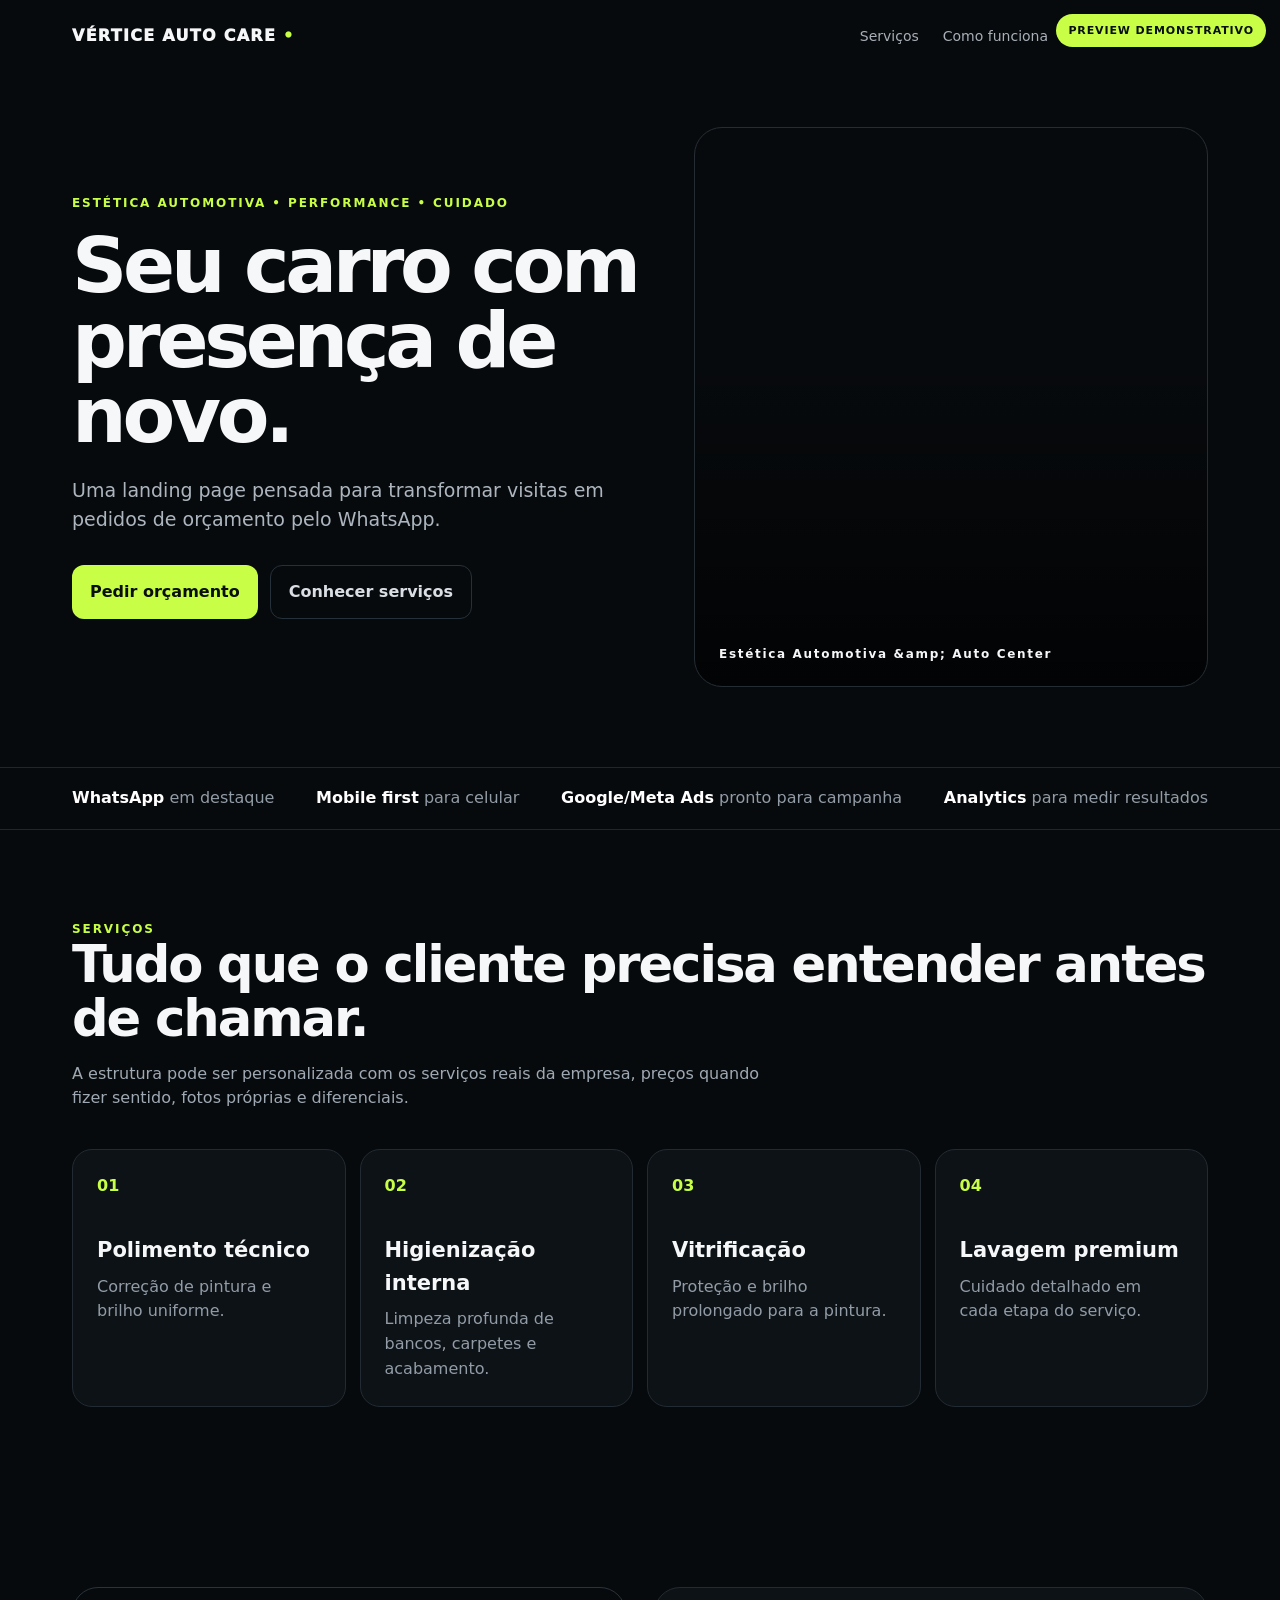
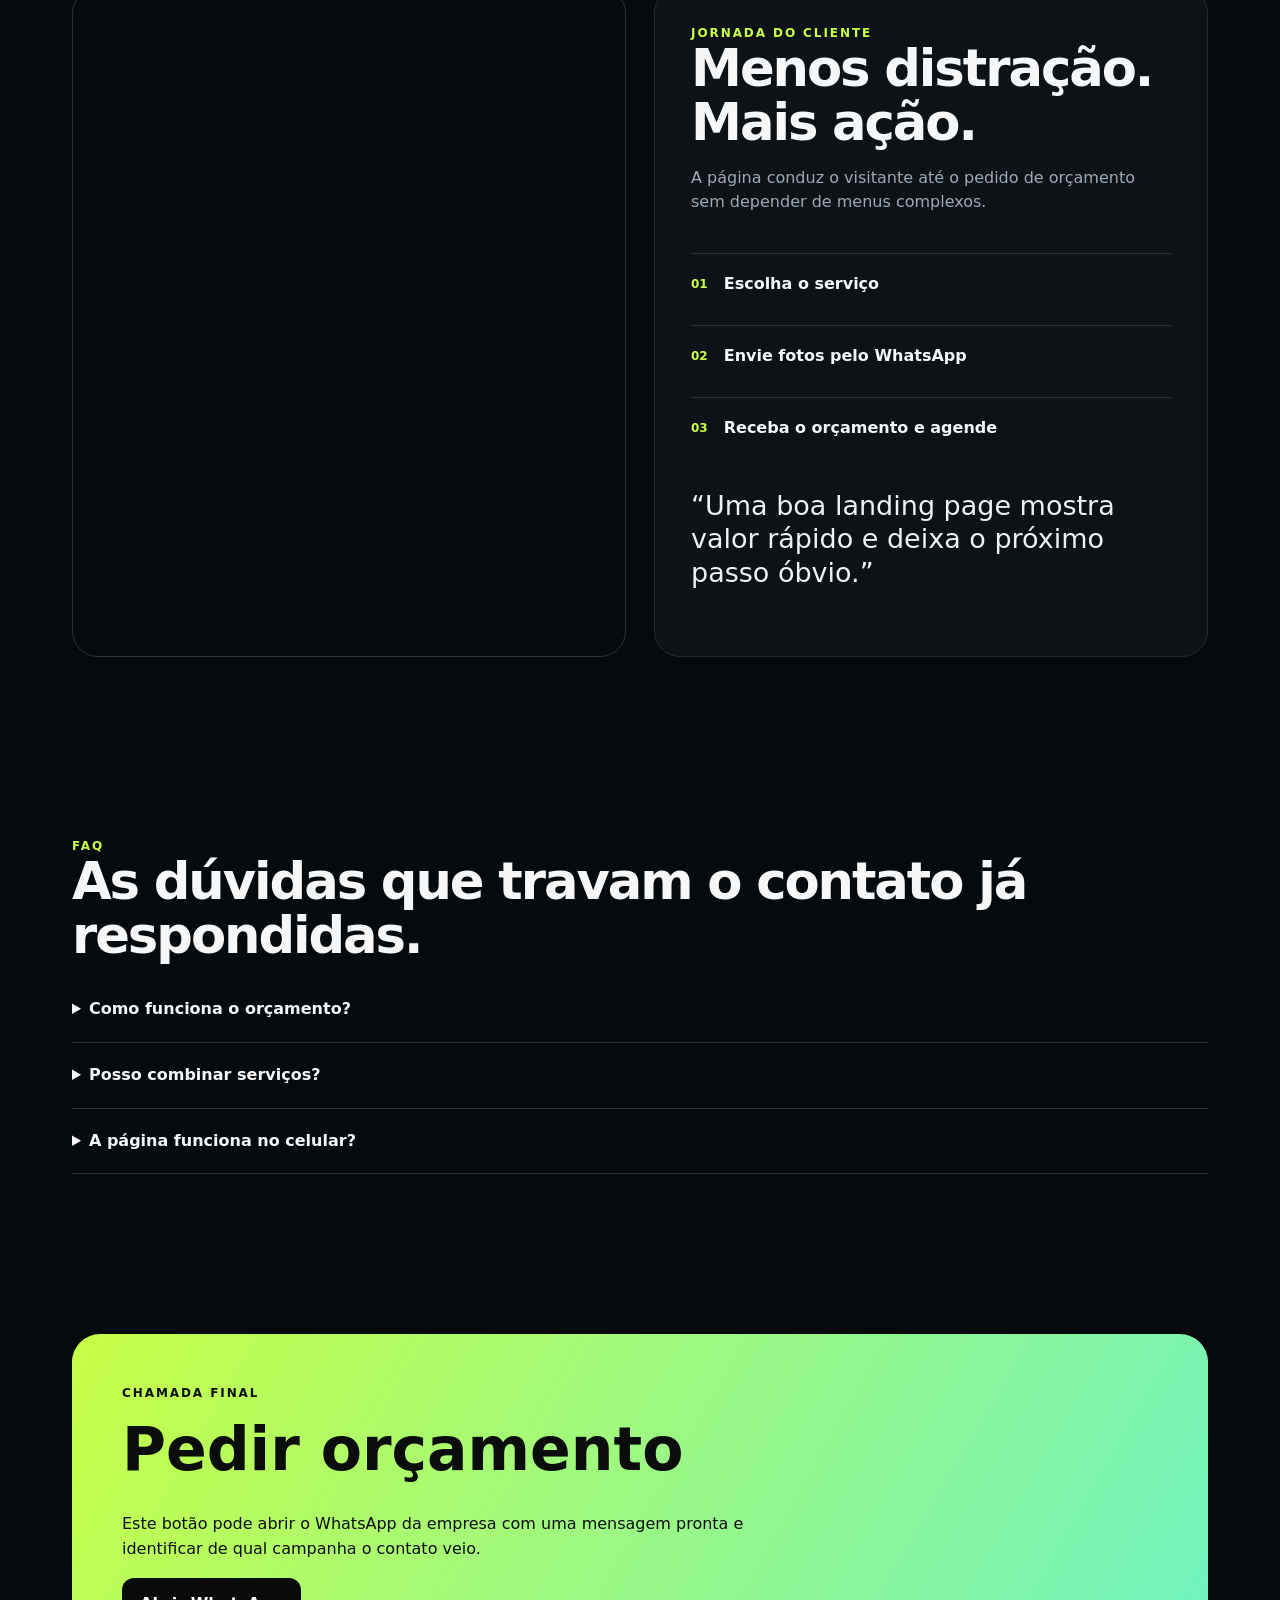
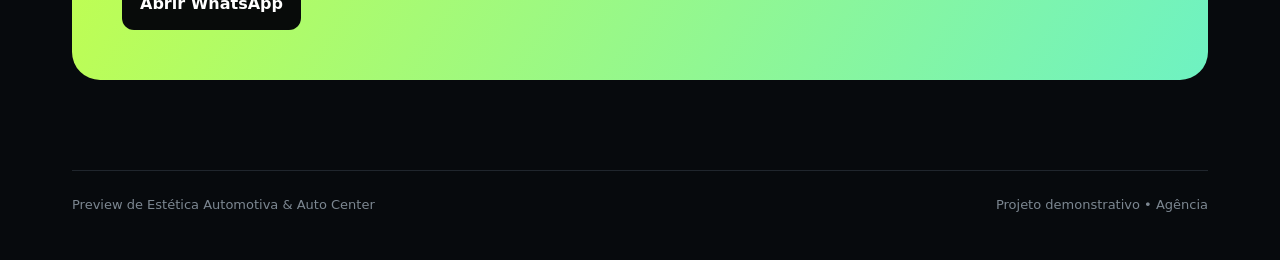
==== index.html @ 6a039036 "Adiciona Preview 01 do nicho" ====
<!doctype html><html lang="pt-BR"><head><meta charset="utf-8"><meta name="viewport" content="width=device-width,initial-scale=1"><title>Preview Estética Automotiva & Auto Center | Agência</title><meta name="description" content="Preview demonstrativo de landing page para Estética Automotiva & Auto Center."><style>
*{box-sizing:border-box}html{scroll-behavior:smooth}body{margin:0;background:#070a0d;color:#f6f7f8;font:16px/1.55 Inter,system-ui,-apple-system,Segoe UI,sans-serif}.wrap{max-width:1180px;margin:auto;padding:0 22px}a{text-decoration:none;color:inherit}.preview{position:fixed;z-index:30;top:14px;right:14px;background:#C8FF46;color:#09100c;padding:8px 12px;border-radius:999px;font-size:11px;font-weight:900;letter-spacing:.08em}.nav{display:flex;align-items:center;justify-content:space-between;padding:24px 0}.brand{font-weight:950;letter-spacing:.08em}.brand i{font-style:normal;color:#C8FF46}.navlinks{display:flex;gap:24px;color:#a8afb7;font-size:14px}.hero{display:grid;grid-template-columns:1.05fr .95fr;gap:54px;align-items:center;padding:54px 0 80px}.eyebrow{color:#C8FF46;font-weight:900;font-size:12px;letter-spacing:.16em}.hero h1{font-size:clamp(44px,6vw,82px);line-height:.98;letter-spacing:-.055em;margin:15px 0 22px}.hero p{font-size:19px;color:#adb6bf;max-width:650px}.actions{display:flex;gap:12px;flex-wrap:wrap;margin-top:30px}.btn{display:inline-flex;align-items:center;justify-content:center;padding:14px 18px;border-radius:12px;font-weight:900}.primary{background:#C8FF46;color:#0a0f0d}.ghost{border:1px solid #26303a;color:#d9dfe5}.heroimg{min-height:560px;border-radius:28px;background:linear-gradient(180deg,transparent 40%,rgba(0,0,0,.7)),url('https://images.unsplash.com/photo-1503376780353-7e6692767b70?auto=format&fit=crop&w=1600&q=85') center/cover;border:1px solid #252d34;position:relative;overflow:hidden}.heroimg:after{content:"Estética Automotiva &amp; Auto Center";position:absolute;left:24px;bottom:22px;font-size:12px;letter-spacing:.14em;font-weight:900}.strip{border-top:1px solid #20262d;border-bottom:1px solid #20262d;padding:18px 0;color:#929ca6}.stripin{display:flex;gap:38px;justify-content:space-between;flex-wrap:wrap}.strip b{color:#fff}.section{padding:90px 0}.section h2{font-size:clamp(34px,4vw,54px);line-height:1.05;letter-spacing:-.04em;margin:0 0 14px}.lead{max-width:720px;color:#9fa9b3;margin-bottom:38px}.grid4{display:grid;grid-template-columns:repeat(4,1fr);gap:14px}.service{background:#0d1217;border:1px solid #222b33;border-radius:20px;padding:24px;min-height:220px}.service span{color:#C8FF46;font-weight:900}.service h3{font-size:21px;margin:35px 0 8px}.service p{color:#929ca6;margin:0}.split{display:grid;grid-template-columns:1fr 1fr;gap:28px;align-items:stretch}.visual{min-height:480px;background:url('https://images.unsplash.com/photo-1492144534655-ae79c964c9d7?auto=format&fit=crop&w=1600&q=85') center/cover;border-radius:26px;border:1px solid #29333c}.content{background:#0d1217;border:1px solid #222b33;border-radius:26px;padding:36px}.steps{display:grid;gap:10px;margin-top:28px}.step{display:flex;gap:16px;align-items:center;border-top:1px solid #27313a;padding:18px 0}.step b{color:#C8FF46;font-size:12px}.step span{font-weight:750}.quote{font-size:27px;line-height:1.25;margin:30px 0;color:#eef2f4}.faq details{border-bottom:1px solid #26303a;padding:20px 0}.faq summary{font-weight:800;cursor:pointer}.faq p{color:#9da7b1}.cta{margin:70px 0 90px;border-radius:28px;padding:50px;background:linear-gradient(120deg,#C8FF46 0%,#6EF2C2 100%);color:#0a0d0c}.cta h2{font-size:clamp(34px,5vw,60px);margin:0 0 10px}.cta p{max-width:660px}.cta .btn{background:#080b0a;color:white}.foot{padding:24px 0 44px;color:#7c8791;font-size:13px;border-top:1px solid #20262d;display:flex;justify-content:space-between;gap:18px;flex-wrap:wrap}
@media(max-width:900px){.navlinks{display:none}.hero,.split{grid-template-columns:1fr}.heroimg{min-height:420px}.grid4{grid-template-columns:1fr 1fr}}@media(max-width:560px){.grid4{grid-template-columns:1fr}.hero{padding-top:28px}.heroimg{min-height:330px}.section{padding:62px 0}.cta{padding:34px 24px}}
</style></head><body><div class="preview">PREVIEW DEMONSTRATIVO</div><div class="wrap"><nav class="nav"><div class="brand">VÉRTICE AUTO CARE <i>•</i></div><div class="navlinks"><a href="#servicos">Serviços</a><a href="#processo">Como funciona</a><a href="#faq">Dúvidas</a><a href="#contato">Contato</a></div></nav>
<main><section class="hero"><div><div class="eyebrow">ESTÉTICA AUTOMOTIVA • PERFORMANCE • CUIDADO</div><h1>Seu carro com presença de novo.</h1><p>Uma landing page pensada para transformar visitas em pedidos de orçamento pelo WhatsApp.</p><div class="actions"><a class="btn primary" href="#contato">Pedir orçamento</a><a class="btn ghost" href="#servicos">Conhecer serviços</a></div></div><div class="heroimg"></div></section></main></div>
<div class="strip"><div class="wrap stripin"><span><b>WhatsApp</b> em destaque</span><span><b>Mobile first</b> para celular</span><span><b>Google/Meta Ads</b> pronto para campanha</span><span><b>Analytics</b> para medir resultados</span></div></div>
<div class="wrap"><section class="section" id="servicos"><div class="eyebrow">SERVIÇOS</div><h2>Tudo que o cliente precisa entender antes de chamar.</h2><p class="lead">A estrutura pode ser personalizada com os serviços reais da empresa, preços quando fizer sentido, fotos próprias e diferenciais.</p><div class="grid4"><article class="service"><span>01</span><h3>Polimento técnico</h3><p>Correção de pintura e brilho uniforme.</p></article><article class="service"><span>02</span><h3>Higienização interna</h3><p>Limpeza profunda de bancos, carpetes e acabamento.</p></article><article class="service"><span>03</span><h3>Vitrificação</h3><p>Proteção e brilho prolongado para a pintura.</p></article><article class="service"><span>04</span><h3>Lavagem premium</h3><p>Cuidado detalhado em cada etapa do serviço.</p></article></div></section>
<section class="section split" id="processo"><div class="visual"></div><div class="content"><div class="eyebrow">JORNADA DO CLIENTE</div><h2>Menos distração. Mais ação.</h2><p class="lead">A página conduz o visitante até o pedido de orçamento sem depender de menus complexos.</p><div class="steps"><div class="step"><b>01</b><span>Escolha o serviço</span></div><div class="step"><b>02</b><span>Envie fotos pelo WhatsApp</span></div><div class="step"><b>03</b><span>Receba o orçamento e agende</span></div></div><p class="quote">“Uma boa landing page mostra valor rápido e deixa o próximo passo óbvio.”</p></div></section>
<section class="section faq" id="faq"><div class="eyebrow">FAQ</div><h2>As dúvidas que travam o contato já respondidas.</h2><details><summary>Como funciona o orçamento?</summary><p>O cliente chama no WhatsApp e recebe uma orientação inicial rápida.</p></details><details><summary>Posso combinar serviços?</summary><p>Sim. A página pode destacar pacotes e combinações conforme a estratégia do negócio.</p></details><details><summary>A página funciona no celular?</summary><p>Sim. O layout é pensado primeiro para mobile, com CTA visível durante a navegação.</p></details></section>
<section class="cta" id="contato"><div class="eyebrow" style="color:#0a0d0c">CHAMADA FINAL</div><h2>Pedir orçamento</h2><p>Este botão pode abrir o WhatsApp da empresa com uma mensagem pronta e identificar de qual campanha o contato veio.</p><a class="btn" href="javascript:void(0)">Abrir WhatsApp</a></section>
<footer class="foot"><span>Preview de Estética Automotiva & Auto Center</span><span>Projeto demonstrativo • Agência</span></footer></div></body></html>
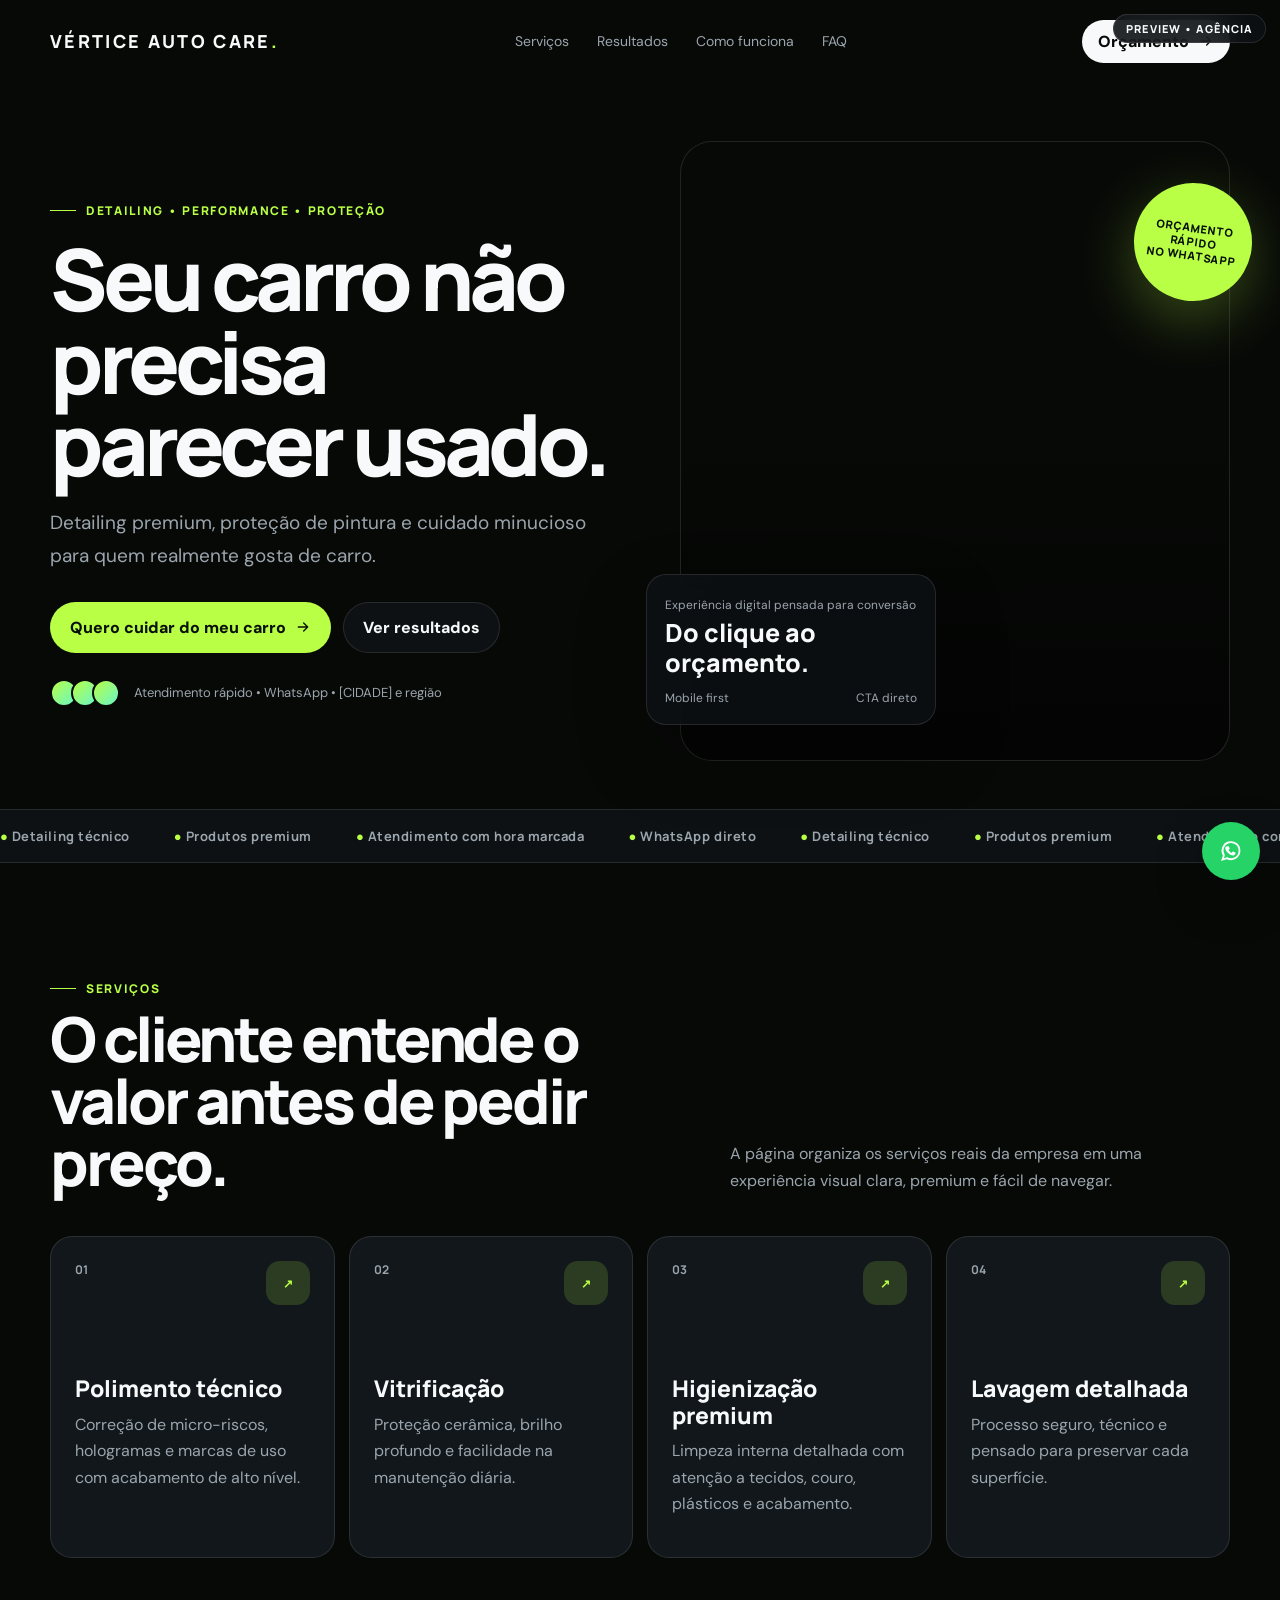
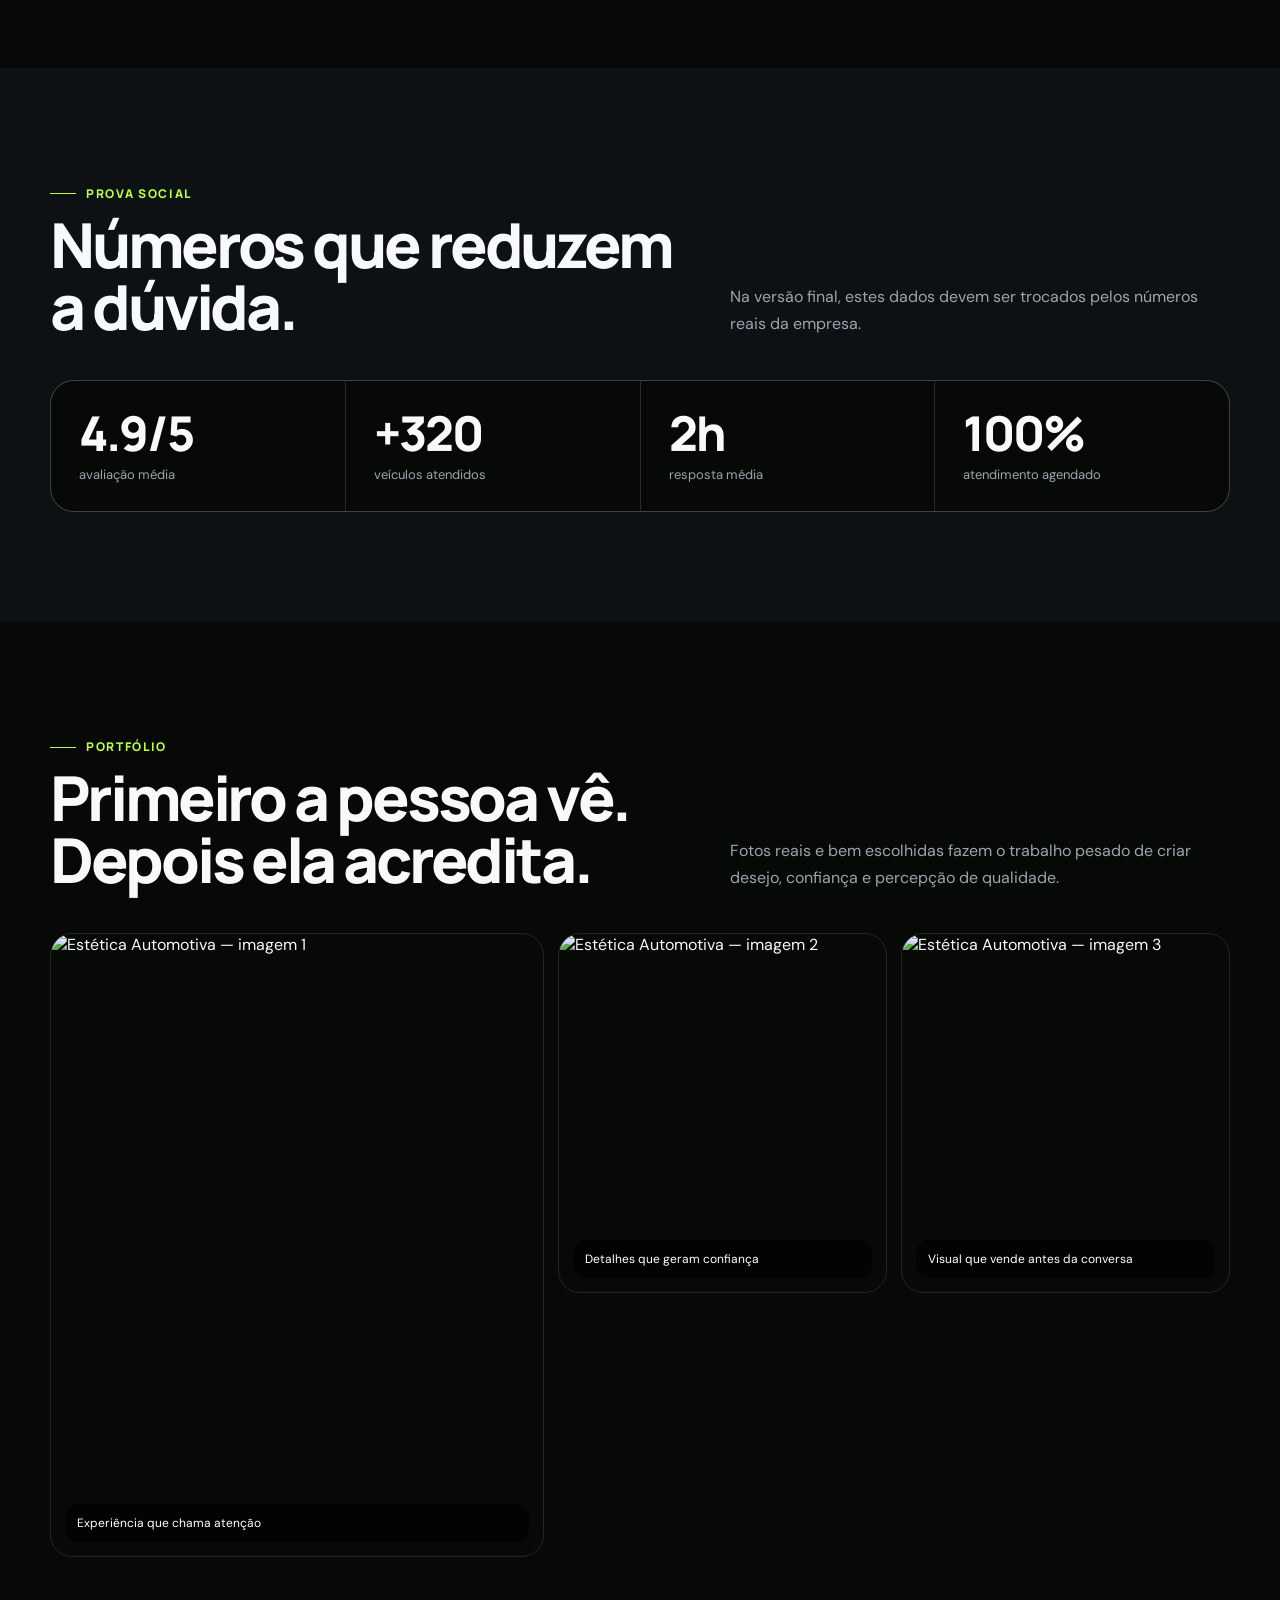
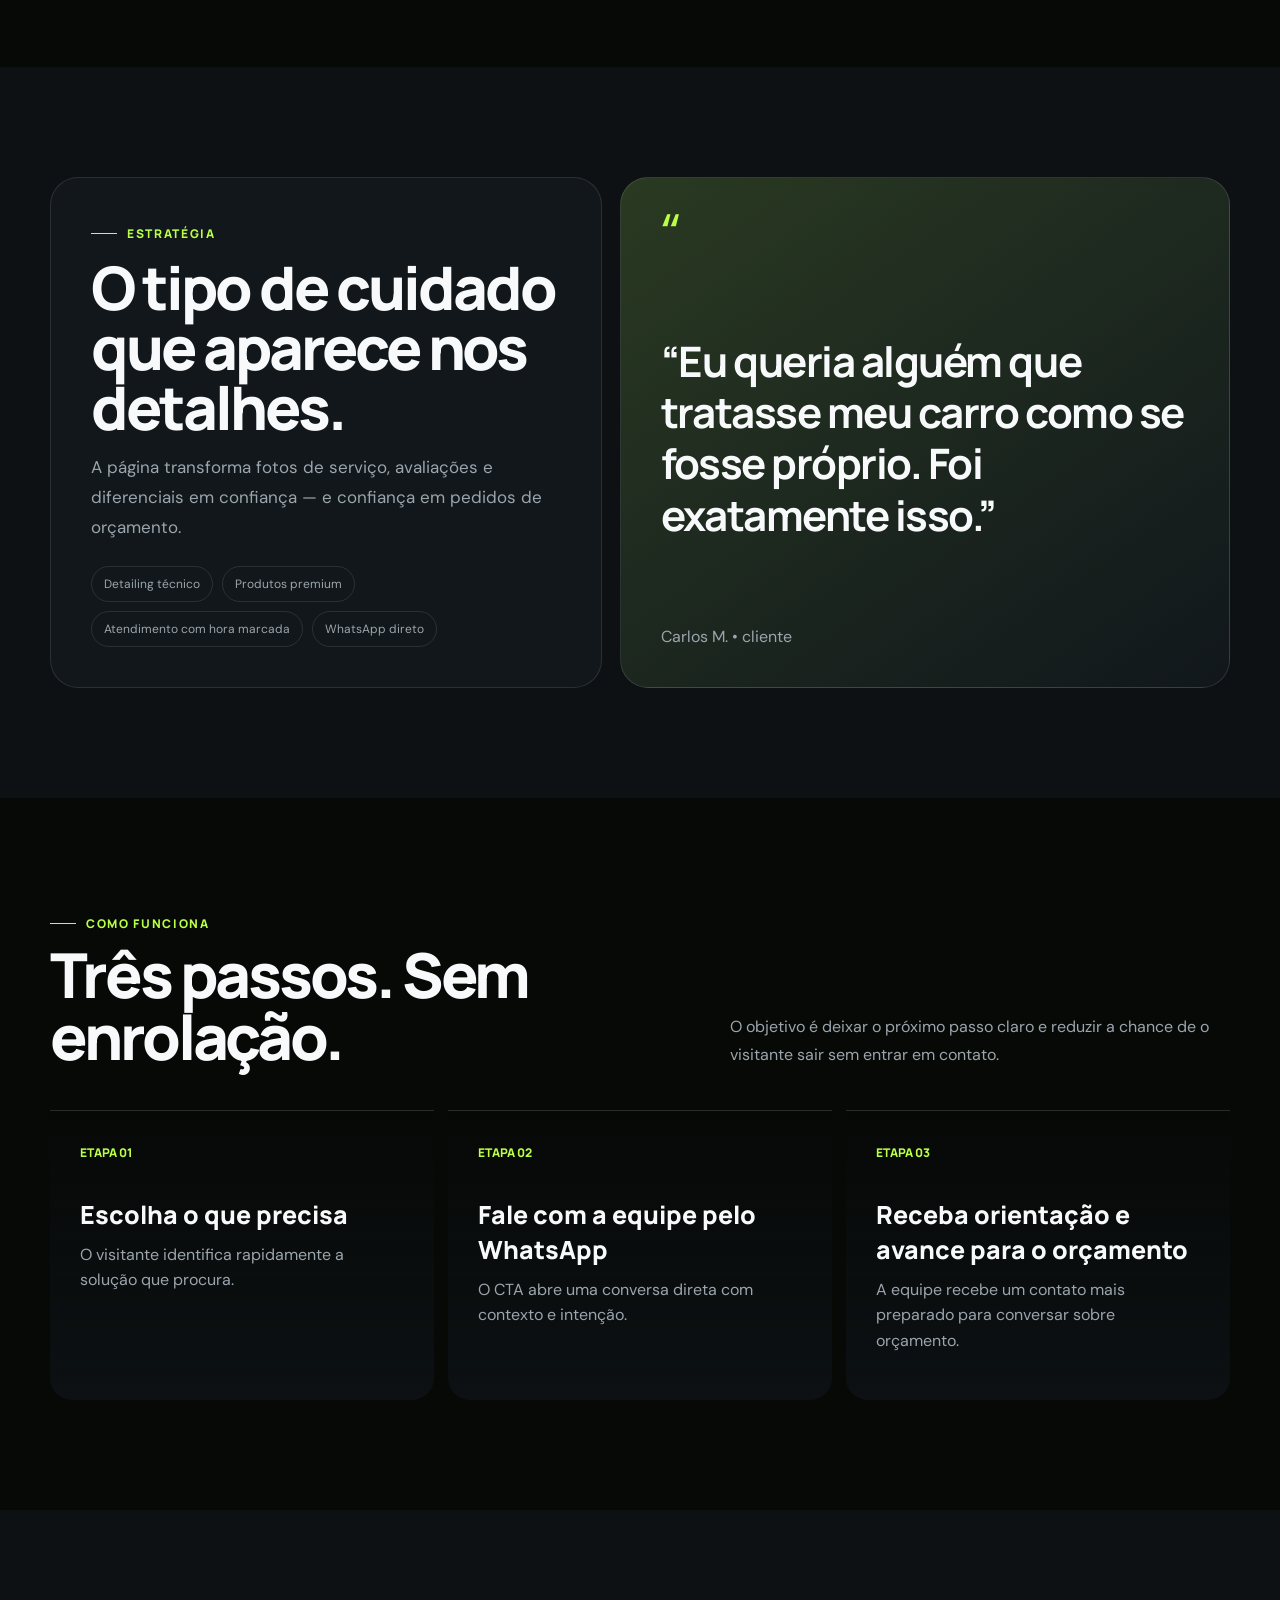
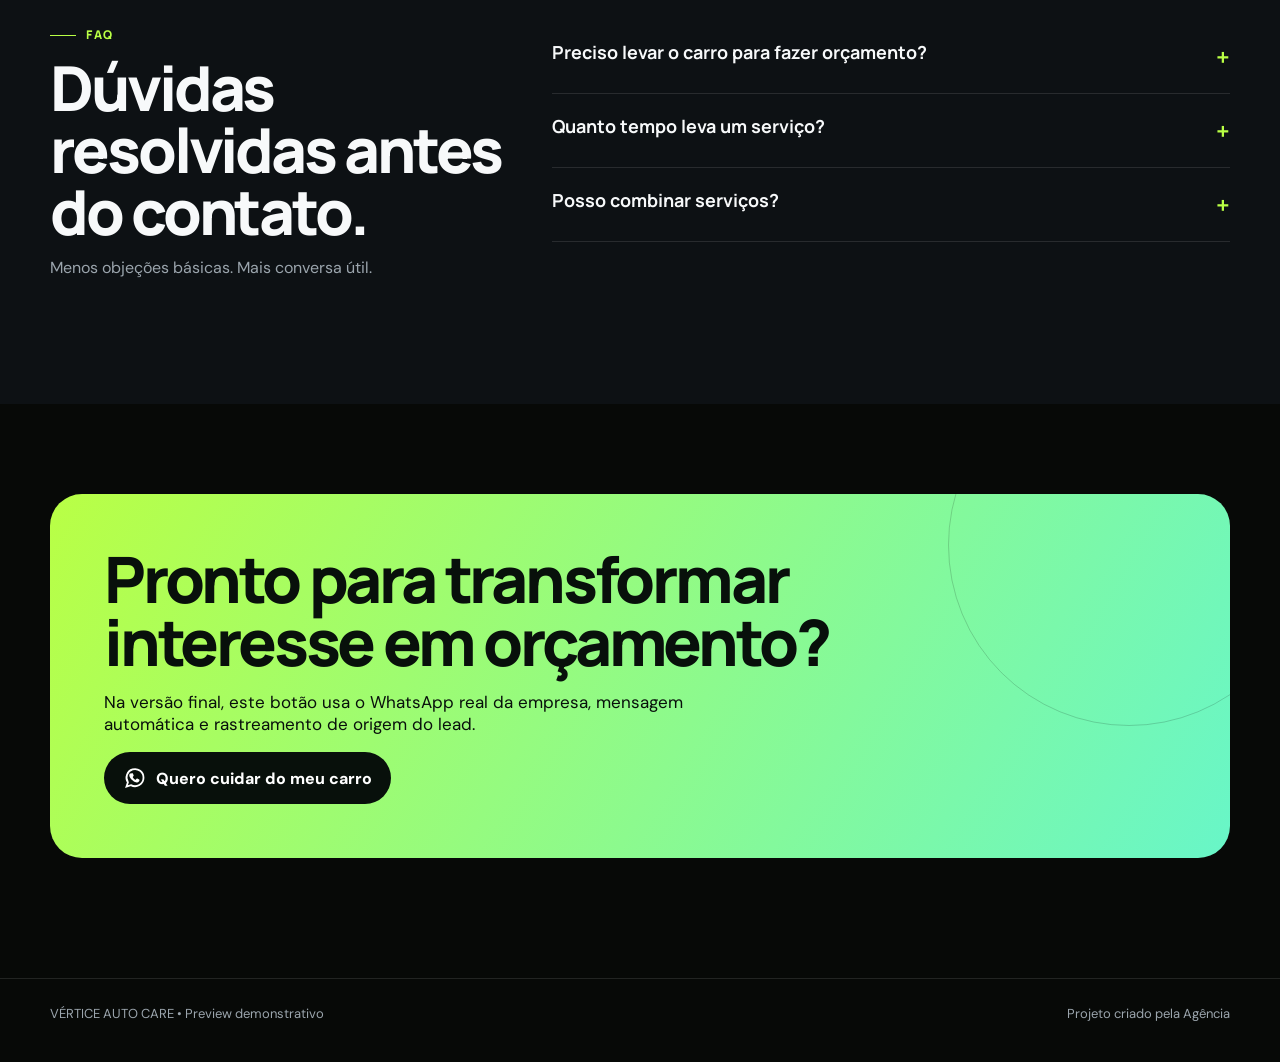
==== commit 2854ecaa: "Upgrade completo do Preview 01" ====
--- a/index.html
+++ b/index.html
@@ -1,11 +1,17 @@
-<!doctype html><html lang="pt-BR"><head><meta charset="utf-8"><meta name="viewport" content="width=device-width,initial-scale=1"><title>Preview Estética Automotiva & Auto Center | Agência</title><meta name="description" content="Preview demonstrativo de landing page para Estética Automotiva & Auto Center."><style>
-*{box-sizing:border-box}html{scroll-behavior:smooth}body{margin:0;background:#070a0d;color:#f6f7f8;font:16px/1.55 Inter,system-ui,-apple-system,Segoe UI,sans-serif}.wrap{max-width:1180px;margin:auto;padding:0 22px}a{text-decoration:none;color:inherit}.preview{position:fixed;z-index:30;top:14px;right:14px;background:#C8FF46;color:#09100c;padding:8px 12px;border-radius:999px;font-size:11px;font-weight:900;letter-spacing:.08em}.nav{display:flex;align-items:center;justify-content:space-between;padding:24px 0}.brand{font-weight:950;letter-spacing:.08em}.brand i{font-style:normal;color:#C8FF46}.navlinks{display:flex;gap:24px;color:#a8afb7;font-size:14px}.hero{display:grid;grid-template-columns:1.05fr .95fr;gap:54px;align-items:center;padding:54px 0 80px}.eyebrow{color:#C8FF46;font-weight:900;font-size:12px;letter-spacing:.16em}.hero h1{font-size:clamp(44px,6vw,82px);line-height:.98;letter-spacing:-.055em;margin:15px 0 22px}.hero p{font-size:19px;color:#adb6bf;max-width:650px}.actions{display:flex;gap:12px;flex-wrap:wrap;margin-top:30px}.btn{display:inline-flex;align-items:center;justify-content:center;padding:14px 18px;border-radius:12px;font-weight:900}.primary{background:#C8FF46;color:#0a0f0d}.ghost{border:1px solid #26303a;color:#d9dfe5}.heroimg{min-height:560px;border-radius:28px;background:linear-gradient(180deg,transparent 40%,rgba(0,0,0,.7)),url('https://images.unsplash.com/photo-1503376780353-7e6692767b70?auto=format&fit=crop&w=1600&q=85') center/cover;border:1px solid #252d34;position:relative;overflow:hidden}.heroimg:after{content:"Estética Automotiva &amp; Auto Center";position:absolute;left:24px;bottom:22px;font-size:12px;letter-spacing:.14em;font-weight:900}.strip{border-top:1px solid #20262d;border-bottom:1px solid #20262d;padding:18px 0;color:#929ca6}.stripin{display:flex;gap:38px;justify-content:space-between;flex-wrap:wrap}.strip b{color:#fff}.section{padding:90px 0}.section h2{font-size:clamp(34px,4vw,54px);line-height:1.05;letter-spacing:-.04em;margin:0 0 14px}.lead{max-width:720px;color:#9fa9b3;margin-bottom:38px}.grid4{display:grid;grid-template-columns:repeat(4,1fr);gap:14px}.service{background:#0d1217;border:1px solid #222b33;border-radius:20px;padding:24px;min-height:220px}.service span{color:#C8FF46;font-weight:900}.service h3{font-size:21px;margin:35px 0 8px}.service p{color:#929ca6;margin:0}.split{display:grid;grid-template-columns:1fr 1fr;gap:28px;align-items:stretch}.visual{min-height:480px;background:url('https://images.unsplash.com/photo-1492144534655-ae79c964c9d7?auto=format&fit=crop&w=1600&q=85') center/cover;border-radius:26px;border:1px solid #29333c}.content{background:#0d1217;border:1px solid #222b33;border-radius:26px;padding:36px}.steps{display:grid;gap:10px;margin-top:28px}.step{display:flex;gap:16px;align-items:center;border-top:1px solid #27313a;padding:18px 0}.step b{color:#C8FF46;font-size:12px}.step span{font-weight:750}.quote{font-size:27px;line-height:1.25;margin:30px 0;color:#eef2f4}.faq details{border-bottom:1px solid #26303a;padding:20px 0}.faq summary{font-weight:800;cursor:pointer}.faq p{color:#9da7b1}.cta{margin:70px 0 90px;border-radius:28px;padding:50px;background:linear-gradient(120deg,#C8FF46 0%,#6EF2C2 100%);color:#0a0d0c}.cta h2{font-size:clamp(34px,5vw,60px);margin:0 0 10px}.cta p{max-width:660px}.cta .btn{background:#080b0a;color:white}.foot{padding:24px 0 44px;color:#7c8791;font-size:13px;border-top:1px solid #20262d;display:flex;justify-content:space-between;gap:18px;flex-wrap:wrap}
-@media(max-width:900px){.navlinks{display:none}.hero,.split{grid-template-columns:1fr}.heroimg{min-height:420px}.grid4{grid-template-columns:1fr 1fr}}@media(max-width:560px){.grid4{grid-template-columns:1fr}.hero{padding-top:28px}.heroimg{min-height:330px}.section{padding:62px 0}.cta{padding:34px 24px}}
-</style></head><body><div class="preview">PREVIEW DEMONSTRATIVO</div><div class="wrap"><nav class="nav"><div class="brand">VÉRTICE AUTO CARE <i>•</i></div><div class="navlinks"><a href="#servicos">Serviços</a><a href="#processo">Como funciona</a><a href="#faq">Dúvidas</a><a href="#contato">Contato</a></div></nav>
-<main><section class="hero"><div><div class="eyebrow">ESTÉTICA AUTOMOTIVA • PERFORMANCE • CUIDADO</div><h1>Seu carro com presença de novo.</h1><p>Uma landing page pensada para transformar visitas em pedidos de orçamento pelo WhatsApp.</p><div class="actions"><a class="btn primary" href="#contato">Pedir orçamento</a><a class="btn ghost" href="#servicos">Conhecer serviços</a></div></div><div class="heroimg"></div></section></main></div>
-<div class="strip"><div class="wrap stripin"><span><b>WhatsApp</b> em destaque</span><span><b>Mobile first</b> para celular</span><span><b>Google/Meta Ads</b> pronto para campanha</span><span><b>Analytics</b> para medir resultados</span></div></div>
-<div class="wrap"><section class="section" id="servicos"><div class="eyebrow">SERVIÇOS</div><h2>Tudo que o cliente precisa entender antes de chamar.</h2><p class="lead">A estrutura pode ser personalizada com os serviços reais da empresa, preços quando fizer sentido, fotos próprias e diferenciais.</p><div class="grid4"><article class="service"><span>01</span><h3>Polimento técnico</h3><p>Correção de pintura e brilho uniforme.</p></article><article class="service"><span>02</span><h3>Higienização interna</h3><p>Limpeza profunda de bancos, carpetes e acabamento.</p></article><article class="service"><span>03</span><h3>Vitrificação</h3><p>Proteção e brilho prolongado para a pintura.</p></article><article class="service"><span>04</span><h3>Lavagem premium</h3><p>Cuidado detalhado em cada etapa do serviço.</p></article></div></section>
-<section class="section split" id="processo"><div class="visual"></div><div class="content"><div class="eyebrow">JORNADA DO CLIENTE</div><h2>Menos distração. Mais ação.</h2><p class="lead">A página conduz o visitante até o pedido de orçamento sem depender de menus complexos.</p><div class="steps"><div class="step"><b>01</b><span>Escolha o serviço</span></div><div class="step"><b>02</b><span>Envie fotos pelo WhatsApp</span></div><div class="step"><b>03</b><span>Receba o orçamento e agende</span></div></div><p class="quote">“Uma boa landing page mostra valor rápido e deixa o próximo passo óbvio.”</p></div></section>
-<section class="section faq" id="faq"><div class="eyebrow">FAQ</div><h2>As dúvidas que travam o contato já respondidas.</h2><details><summary>Como funciona o orçamento?</summary><p>O cliente chama no WhatsApp e recebe uma orientação inicial rápida.</p></details><details><summary>Posso combinar serviços?</summary><p>Sim. A página pode destacar pacotes e combinações conforme a estratégia do negócio.</p></details><details><summary>A página funciona no celular?</summary><p>Sim. O layout é pensado primeiro para mobile, com CTA visível durante a navegação.</p></details></section>
-<section class="cta" id="contato"><div class="eyebrow" style="color:#0a0d0c">CHAMADA FINAL</div><h2>Pedir orçamento</h2><p>Este botão pode abrir o WhatsApp da empresa com uma mensagem pronta e identificar de qual campanha o contato veio.</p><a class="btn" href="javascript:void(0)">Abrir WhatsApp</a></section>
-<footer class="foot"><span>Preview de Estética Automotiva & Auto Center</span><span>Projeto demonstrativo • Agência</span></footer></div></body></html>+<!doctype html><html lang="pt-BR"><head><meta charset="utf-8"><meta name="viewport" content="width=device-width,initial-scale=1"><meta name="theme-color" content="#070907"><title>VÉRTICE AUTO CARE — Estética Automotiva</title><meta name="description" content="Detailing premium, proteção de pintura e cuidado minucioso para quem realmente gosta de carro."><link rel="stylesheet" href="styles.css"></head><body style="--accent:#B9FF45;--accent2:#68F6C8;--bg:#070907">
+  <div class="preview-ribbon">PREVIEW • AGÊNCIA</div>
+  <header class="site-nav"><div class="container nav-inner"><a class="logo" href="#">VÉRTICE AUTO CARE<span class="logo-dot">.</span></a>
+  <nav class="nav-links"><a href="#servicos">Serviços</a><a href="#resultados">Resultados</a><a href="#processo">Como funciona</a><a href="#faq">FAQ</a></nav>
+  <a class="nav-cta" href="#contato">Orçamento <svg width="16" height="16" viewBox="0 0 24 24" fill="none" aria-hidden="true"><path d="M5 12h14M13 6l6 6-6 6" stroke="currentColor" stroke-width="2" stroke-linecap="round" stroke-linejoin="round"/></svg></a><button class="menu-btn" aria-label="Abrir menu">☰</button></div></header>
+  <main><section class="hero"><div class="container hero-grid"><div class="hero-copy reveal"><div class="eyebrow">DETAILING • PERFORMANCE • PROTEÇÃO</div><h1>Seu carro não precisa parecer usado.</h1><p>Detailing premium, proteção de pintura e cuidado minucioso para quem realmente gosta de carro.</p><div class="hero-actions"><a class="btn-primary" href="#contato">Quero cuidar do meu carro <svg width="16" height="16" viewBox="0 0 24 24" fill="none" aria-hidden="true"><path d="M5 12h14M13 6l6 6-6 6" stroke="currentColor" stroke-width="2" stroke-linecap="round" stroke-linejoin="round"/></svg></a><a class="btn-secondary" href="#portfolio">Ver resultados</a></div><div class="hero-note"><div class="avatars"><span></span><span></span><span></span></div><span>Atendimento rápido • WhatsApp • [CIDADE] e região</span></div></div>
+  <div class="hero-media reveal"><div class="hero-photo" style="background-image:url('https://images.unsplash.com/photo-1503376780353-7e6692767b70?auto=format&fit=crop&w=1400&q=86')"></div><div class="floating-badge">ORÇAMENTO<br>RÁPIDO<br>NO WHATSAPP</div><div class="float-card"><small>Experiência digital pensada para conversão</small><strong>Do clique ao orçamento.</strong><div class="mini"><span>Mobile first</span><span>CTA direto</span></div></div></div></div></section>
+  <div class="marquee"><div class="marquee-track"><span><b>●</b> Detailing técnico</span><span><b>●</b> Produtos premium</span><span><b>●</b> Atendimento com hora marcada</span><span><b>●</b> WhatsApp direto</span><span><b>●</b> Detailing técnico</span><span><b>●</b> Produtos premium</span><span><b>●</b> Atendimento com hora marcada</span><span><b>●</b> WhatsApp direto</span></div></div>
+  <section class="section" id="servicos"><div class="container"><div class="section-head reveal"><div><div class="eyebrow">SERVIÇOS</div><h2>O cliente entende o valor antes de pedir preço.</h2></div><p>A página organiza os serviços reais da empresa em uma experiência visual clara, premium e fácil de navegar.</p></div><div class="services-grid"><article class="service-card reveal"><div class="service-index"><span>01</span><span class="service-icon">↗</span></div><h3>Polimento técnico</h3><p>Correção de micro-riscos, hologramas e marcas de uso com acabamento de alto nível.</p></article><article class="service-card reveal"><div class="service-index"><span>02</span><span class="service-icon">↗</span></div><h3>Vitrificação</h3><p>Proteção cerâmica, brilho profundo e facilidade na manutenção diária.</p></article><article class="service-card reveal"><div class="service-index"><span>03</span><span class="service-icon">↗</span></div><h3>Higienização premium</h3><p>Limpeza interna detalhada com atenção a tecidos, couro, plásticos e acabamento.</p></article><article class="service-card reveal"><div class="service-index"><span>04</span><span class="service-icon">↗</span></div><h3>Lavagem detalhada</h3><p>Processo seguro, técnico e pensado para preservar cada superfície.</p></article></div></div></section>
+  <section class="section alt" id="resultados"><div class="container"><div class="section-head reveal"><div><div class="eyebrow">PROVA SOCIAL</div><h2>Números que reduzem a dúvida.</h2></div><p>Na versão final, estes dados devem ser trocados pelos números reais da empresa.</p></div><div class="metrics"><div class="metric reveal"><strong>4.9/5</strong><span>avaliação média</span></div><div class="metric reveal"><strong>+320</strong><span>veículos atendidos</span></div><div class="metric reveal"><strong>2h</strong><span>resposta média</span></div><div class="metric reveal"><strong>100%</strong><span>atendimento agendado</span></div></div></div></section>
+  <section class="section" id="portfolio"><div class="container"><div class="section-head reveal"><div><div class="eyebrow">PORTFÓLIO</div><h2>Primeiro a pessoa vê. Depois ela acredita.</h2></div><p>Fotos reais e bem escolhidas fazem o trabalho pesado de criar desejo, confiança e percepção de qualidade.</p></div><div class="gallery"><figure class="reveal"><img src="https://images.unsplash.com/photo-1503376780353-7e6692767b70?auto=format&fit=crop&w=1400&q=86" alt="Estética Automotiva — imagem 1" loading="lazy"><figcaption>Experiência que chama atenção</figcaption></figure><figure class="reveal"><img src="https://images.unsplash.com/photo-1492144534655-ae79c964c9d7?auto=format&fit=crop&w=1400&q=86" alt="Estética Automotiva — imagem 2" loading="lazy"><figcaption>Detalhes que geram confiança</figcaption></figure><figure class="reveal"><img src="https://images.unsplash.com/photo-1489824904134-891ab64532f1?auto=format&fit=crop&w=1400&q=86" alt="Estética Automotiva — imagem 3" loading="lazy"><figcaption>Visual que vende antes da conversa</figcaption></figure></div></div></section>
+  <section class="section alt" id="processo"><div class="container story-grid"><article class="story-copy reveal"><div class="eyebrow">ESTRATÉGIA</div><h2>O tipo de cuidado que aparece nos detalhes.</h2><p>A página transforma fotos de serviço, avaliações e diferenciais em confiança — e confiança em pedidos de orçamento.</p><div class="proof-list"><span>Detailing técnico</span><span>Produtos premium</span><span>Atendimento com hora marcada</span><span>WhatsApp direto</span></div></article><article class="quote-card reveal"><div class="quote-mark">“</div><blockquote>“Eu queria alguém que tratasse meu carro como se fosse próprio. Foi exatamente isso.”</blockquote><footer>Carlos M. • cliente</footer></article></div></section>
+  <section class="section"><div class="container"><div class="section-head reveal"><div><div class="eyebrow">COMO FUNCIONA</div><h2>Três passos. Sem enrolação.</h2></div><p>O objetivo é deixar o próximo passo claro e reduzir a chance de o visitante sair sem entrar em contato.</p></div><div class="steps"><article class="step reveal"><b>ETAPA 01</b><h3>Escolha o que precisa</h3><p>O visitante identifica rapidamente a solução que procura.</p></article><article class="step reveal"><b>ETAPA 02</b><h3>Fale com a equipe pelo WhatsApp</h3><p>O CTA abre uma conversa direta com contexto e intenção.</p></article><article class="step reveal"><b>ETAPA 03</b><h3>Receba orientação e avance para o orçamento</h3><p>A equipe recebe um contato mais preparado para conversar sobre orçamento.</p></article></div></div></section>
+  <section class="section alt" id="faq"><div class="container faq-grid"><div class="faq-title reveal"><div class="eyebrow">FAQ</div><h2>Dúvidas resolvidas antes do contato.</h2><p>Menos objeções básicas. Mais conversa útil.</p></div><div><details class="reveal"><summary>Preciso levar o carro para fazer orçamento?</summary><p>Nem sempre. Pelo WhatsApp você pode enviar fotos e receber uma orientação inicial antes do agendamento.</p></details><details class="reveal"><summary>Quanto tempo leva um serviço?</summary><p>Depende do procedimento e do estado do veículo. A equipe confirma o prazo antes de iniciar.</p></details><details class="reveal"><summary>Posso combinar serviços?</summary><p>Sim. É possível montar um pacote de acordo com o objetivo do cliente e o estado do carro.</p></details></div></div></section>
+  <section class="final-cta" id="contato"><div class="container"><div class="cta-box reveal"><h2>Pronto para transformar interesse em orçamento?</h2><p>Na versão final, este botão usa o WhatsApp real da empresa, mensagem automática e rastreamento de origem do lead.</p><a class="btn-secondary" href="javascript:void(0)"><svg width="24" height="24" viewBox="0 0 24 24" fill="none" aria-hidden="true"><path d="M20.5 11.7a8.5 8.5 0 0 1-12.6 7.4L3.5 20.5l1.4-4.2A8.5 8.5 0 1 1 20.5 11.7Z" stroke="currentColor" stroke-width="1.8"/><path d="M8.2 7.6c.2-.4.4-.4.7-.4h.5c.2 0 .4.1.5.4l.7 1.7c.1.3.1.5-.1.7l-.6.8c-.1.1-.2.3 0 .6.5.9 1.3 1.8 2.2 2.3.3.2.5.1.6 0l.9-1c.2-.2.4-.2.7-.1l1.8.9c.3.1.4.3.4.5 0 .4-.2 1.3-.8 1.8-.6.5-1.4.8-2.7.4-1.3-.4-2.8-1.1-4.5-2.8C6.9 11.7 6.2 10 6.3 8.9c.1-.6.4-1 .7-1.3.3-.3.8-.3 1.2 0Z" fill="currentColor"/></svg> Quero cuidar do meu carro</a></div></div></section></main>
+  <footer class="site-footer"><div class="container footer-row"><span>VÉRTICE AUTO CARE • Preview demonstrativo</span><span>Projeto criado pela Agência</span></div></footer>
+  <a class="whatsapp-float" href="#contato" aria-label="WhatsApp"><svg width="24" height="24" viewBox="0 0 24 24" fill="none" aria-hidden="true"><path d="M20.5 11.7a8.5 8.5 0 0 1-12.6 7.4L3.5 20.5l1.4-4.2A8.5 8.5 0 1 1 20.5 11.7Z" stroke="currentColor" stroke-width="1.8"/><path d="M8.2 7.6c.2-.4.4-.4.7-.4h.5c.2 0 .4.1.5.4l.7 1.7c.1.3.1.5-.1.7l-.6.8c-.1.1-.2.3 0 .6.5.9 1.3 1.8 2.2 2.3.3.2.5.1.6 0l.9-1c.2-.2.4-.2.7-.1l1.8.9c.3.1.4.3.4.5 0 .4-.2 1.3-.8 1.8-.6.5-1.4.8-2.7.4-1.3-.4-2.8-1.1-4.5-2.8C6.9 11.7 6.2 10 6.3 8.9c.1-.6.4-1 .7-1.3.3-.3.8-.3 1.2 0Z" fill="currentColor"/></svg></a><script src="app.js"></script></body></html>
--- a/styles.css
+++ b/styles.css
@@ -0,0 +1,16 @@
+
+@import url('https://fonts.googleapis.com/css2?family=DM+Sans:wght@400;500;600;700;800&family=Manrope:wght@500;600;700;800&display=swap');
+:root{--accent:#b9ff45;--accent2:#68f6c8;--ink:#070907;--bg:#080b0d;--surface:#0d1114;--surface2:#11171b;--text:#f7f9fa;--muted:#9ba5ad;--line:rgba(255,255,255,.11);--radius:24px}
+*{box-sizing:border-box}html{scroll-behavior:smooth}body{margin:0;font-family:"DM Sans",system-ui,sans-serif;background:var(--bg);color:var(--text);overflow-x:hidden}body.light{--bg:#f4f0e9;--surface:#fffdf9;--surface2:#f9f5ee;--text:#171713;--muted:#6d685f;--line:rgba(20,20,15,.13)}
+a{text-decoration:none;color:inherit}button{font:inherit}.container{width:min(1180px,calc(100% - 40px));margin:auto}.preview-ribbon{position:fixed;z-index:90;top:14px;right:14px;padding:8px 12px;border:1px solid var(--line);border-radius:999px;background:color-mix(in srgb,var(--surface) 88%,transparent);backdrop-filter:blur(14px);font:800 11px/1 "Manrope";letter-spacing:.1em;color:var(--text)}
+.site-nav{position:sticky;z-index:80;top:0;border-bottom:1px solid transparent;transition:.3s}.site-nav.scrolled{border-color:var(--line);background:color-mix(in srgb,var(--bg) 80%,transparent);backdrop-filter:blur(18px)}.nav-inner{height:82px;display:flex;align-items:center;justify-content:space-between;gap:24px}.logo{font:800 18px/1 "Manrope";letter-spacing:.13em}.logo-dot{color:var(--accent)}.nav-links{display:flex;align-items:center;gap:28px;color:var(--muted);font-size:14px}.nav-links a:hover{color:var(--text)}.nav-cta,.btn-primary,.btn-secondary{display:inline-flex;align-items:center;justify-content:center;gap:9px;border-radius:999px;transition:.25s;font-weight:800}.nav-cta{padding:11px 16px;background:var(--text);color:var(--bg)}.nav-cta:hover{transform:translateY(-2px)}.menu-btn{display:none;border:1px solid var(--line);background:var(--surface);color:var(--text);width:44px;height:44px;border-radius:50%}
+.hero{position:relative;padding:58px 0 48px}.hero-grid{display:grid;grid-template-columns:1.02fr .98fr;gap:58px;align-items:center}.hero-copy{position:relative;z-index:2}.eyebrow{display:inline-flex;gap:10px;align-items:center;color:var(--accent);font:800 12px/1.3 "Manrope";letter-spacing:.14em}.eyebrow:before{content:"";width:26px;height:1px;background:var(--accent)}h1,h2,h3,p{margin-top:0}.hero h1{font:800 clamp(48px,6.7vw,88px)/.96 "Manrope";letter-spacing:-.06em;margin:20px 0 22px;max-width:900px}.hero p{font-size:19px;line-height:1.7;color:var(--muted);max-width:650px}.hero-actions{display:flex;gap:12px;flex-wrap:wrap;margin-top:30px}.btn-primary{padding:15px 20px;background:var(--accent);color:#09100b}.btn-primary:hover{transform:translateY(-3px);box-shadow:0 16px 50px color-mix(in srgb,var(--accent) 25%,transparent)}.btn-secondary{padding:14px 19px;border:1px solid var(--line);background:var(--surface);color:var(--text)}.hero-note{display:flex;gap:14px;align-items:center;margin-top:26px;color:var(--muted);font-size:13px}.avatars{display:flex}.avatars span{width:28px;height:28px;border-radius:50%;border:2px solid var(--bg);background:linear-gradient(135deg,var(--accent),var(--accent2));margin-left:-7px}.avatars span:first-child{margin-left:0}.hero-media{position:relative;min-height:620px}.hero-photo{position:absolute;inset:0;border-radius:32px;background:center/cover no-repeat;border:1px solid var(--line);overflow:hidden}.hero-photo:after{content:"";position:absolute;inset:0;background:linear-gradient(180deg,transparent 45%,rgba(0,0,0,.6))}.float-card{position:absolute;z-index:4;left:-34px;bottom:36px;width:min(290px,80%);padding:18px;background:color-mix(in srgb,var(--surface) 86%,transparent);backdrop-filter:blur(22px);border:1px solid var(--line);border-radius:20px;box-shadow:0 30px 70px rgba(0,0,0,.25)}.float-card small{color:var(--muted);font-size:12px}.float-card strong{display:block;font:800 25px/1.2 "Manrope";margin:4px 0 12px}.float-card .mini{display:flex;justify-content:space-between;gap:12px;color:var(--muted);font-size:12px}.floating-badge{position:absolute;z-index:4;right:-22px;top:42px;width:118px;height:118px;border-radius:50%;background:var(--accent);color:#07100a;display:grid;place-items:center;text-align:center;font:900 11px/1.25 "Manrope";letter-spacing:.08em;transform:rotate(8deg);box-shadow:0 18px 60px color-mix(in srgb,var(--accent) 28%,transparent)}
+.marquee{overflow:hidden;border-block:1px solid var(--line);background:var(--surface)}.marquee-track{display:flex;gap:44px;width:max-content;padding:17px 0;animation:marquee 25s linear infinite}.marquee-track span{color:var(--muted);font:700 13px "Manrope";letter-spacing:.04em;white-space:nowrap}.marquee-track b{color:var(--accent)}@keyframes marquee{to{transform:translateX(-50%)}}
+.section{padding:110px 0}.section.alt{background:var(--surface)}.section-head{display:flex;justify-content:space-between;gap:36px;align-items:end;margin-bottom:42px}.section-head h2{font:800 clamp(38px,5vw,62px)/1 "Manrope";letter-spacing:-.05em;max-width:760px;margin:12px 0 0}.section-head p{max-width:500px;color:var(--muted);line-height:1.7;margin:0}.services-grid{display:grid;grid-template-columns:repeat(4,1fr);gap:14px}.service-card{position:relative;min-height:280px;padding:24px;border:1px solid var(--line);border-radius:22px;background:var(--surface2);overflow:hidden;transition:.3s}.service-card:hover{transform:translateY(-7px);border-color:color-mix(in srgb,var(--accent) 55%,var(--line))}.service-index{display:flex;justify-content:space-between;color:var(--muted);font:700 12px "Manrope"}.service-icon{width:44px;height:44px;border-radius:14px;background:color-mix(in srgb,var(--accent) 16%,transparent);display:grid;place-items:center;color:var(--accent);font-weight:900}.service-card h3{font:800 23px/1.15 "Manrope";margin:70px 0 10px}.service-card p{color:var(--muted);line-height:1.65}.metrics{display:grid;grid-template-columns:repeat(4,1fr);gap:1px;background:var(--line);border:1px solid var(--line);border-radius:24px;overflow:hidden}.metric{padding:28px;background:var(--bg)}.metric strong{display:block;font:800 clamp(30px,4vw,48px)/1 "Manrope";letter-spacing:-.04em}.metric span{display:block;color:var(--muted);margin-top:9px;font-size:13px}.gallery{display:grid;grid-template-columns:1.2fr .8fr .8fr;grid-template-rows:360px 250px;gap:14px}.gallery figure{margin:0;border-radius:22px;overflow:hidden;border:1px solid var(--line);position:relative}.gallery figure:first-child{grid-row:1/3}.gallery img{width:100%;height:100%;object-fit:cover;transition:.5s}.gallery figure:hover img{transform:scale(1.04)}.gallery figcaption{position:absolute;inset:auto 14px 14px 14px;padding:11px 12px;border-radius:13px;background:rgba(0,0,0,.56);backdrop-filter:blur(10px);color:#fff;font-size:12px}
+.story-grid{display:grid;grid-template-columns:.95fr 1.05fr;gap:18px;align-items:stretch}.story-copy,.quote-card{border:1px solid var(--line);border-radius:28px;padding:40px;background:var(--surface2)}.story-copy h2{font:800 clamp(38px,5vw,60px)/1 "Manrope";letter-spacing:-.05em;margin:16px 0}.story-copy p{color:var(--muted);font-size:17px;line-height:1.75}.proof-list{display:flex;gap:9px;flex-wrap:wrap;margin-top:24px}.proof-list span{padding:9px 12px;border-radius:999px;border:1px solid var(--line);font-size:12px;color:var(--muted)}.quote-card{display:flex;flex-direction:column;justify-content:space-between;background:linear-gradient(145deg,color-mix(in srgb,var(--accent) 15%,var(--surface2)),var(--surface2))}.quote-mark{font-size:54px;color:var(--accent);line-height:.6}.quote-card blockquote{font:700 clamp(28px,3.5vw,42px)/1.22 "Manrope";letter-spacing:-.035em;margin:30px 0}.quote-card footer{color:var(--muted)}
+.steps{display:grid;grid-template-columns:repeat(3,1fr);gap:14px}.step{padding:30px;border-top:1px solid var(--line);background:linear-gradient(180deg,transparent,var(--surface));border-radius:0 0 22px 22px}.step b{font:800 12px "Manrope";color:var(--accent)}.step h3{font:800 25px "Manrope";margin:35px 0 10px}.step p{color:var(--muted);line-height:1.6}
+.faq-grid{display:grid;grid-template-columns:.8fr 1.2fr;gap:50px}.faq-title h2{font:800 clamp(40px,5vw,62px)/1 "Manrope";letter-spacing:-.05em;margin:14px 0}.faq-title p{color:var(--muted)}details{border-bottom:1px solid var(--line);padding:20px 0}summary{list-style:none;cursor:pointer;font:700 18px "Manrope";display:flex;justify-content:space-between;gap:20px}summary::-webkit-details-marker{display:none}summary:after{content:"+";color:var(--accent);font-size:24px}details[open] summary:after{content:"–"}details p{color:var(--muted);line-height:1.7;padding-right:40px;margin:13px 0 0}
+.final-cta{padding:90px 0 120px}.cta-box{position:relative;overflow:hidden;border-radius:32px;padding:54px;background:linear-gradient(120deg,var(--accent),var(--accent2));color:#08100b}.cta-box:after{content:"";position:absolute;width:360px;height:360px;border:1px solid rgba(0,0,0,.16);border-radius:50%;right:-80px;top:-130px}.cta-box h2{font:800 clamp(42px,5vw,68px)/.98 "Manrope";letter-spacing:-.05em;max-width:850px;margin:0 0 18px}.cta-box p{max-width:650px;font-size:17px}.cta-box .btn-secondary{background:#08100b;color:#fff;border:0}.site-footer{border-top:1px solid var(--line);padding:26px 0 40px;color:var(--muted);font-size:13px}.footer-row{display:flex;justify-content:space-between;gap:20px;flex-wrap:wrap}
+.whatsapp-float{position:fixed;z-index:70;right:20px;bottom:20px;width:58px;height:58px;border-radius:50%;background:#25D366;color:white;display:grid;place-items:center;font-weight:900;box-shadow:0 18px 50px rgba(0,0,0,.28);transition:.25s}.whatsapp-float:hover{transform:translateY(-4px) scale(1.03)}.reveal{opacity:0;transform:translateY(22px);transition:.75s cubic-bezier(.2,.7,.2,1)}.reveal.visible{opacity:1;transform:none}
+body.light .hero{padding-top:36px}.editorial-hero{display:grid;grid-template-columns:1.28fr .72fr;gap:48px;align-items:end;padding:70px 0 38px}.editorial-hero h1{font:700 clamp(58px,8vw,108px)/.88 "Manrope";letter-spacing:-.075em;margin:18px 0}.editorial-hero .right{padding-bottom:10px}.editorial-hero p{color:var(--muted);font-size:18px;line-height:1.7}.editorial-photo{height:610px;border-radius:30px;background:center/cover no-repeat;position:relative;overflow:hidden;border:1px solid var(--line)}.editorial-photo:after{content:"";position:absolute;inset:0;background:linear-gradient(180deg,transparent 65%,rgba(0,0,0,.45))}.editorial-photo .caption{position:absolute;z-index:2;left:22px;bottom:20px;color:white;font:700 12px "Manrope";letter-spacing:.1em}.editorial-services{display:grid;grid-template-columns:1fr 1fr;border-top:1px solid var(--line)}.editorial-service{display:grid;grid-template-columns:70px 1fr;padding:28px 0;border-bottom:1px solid var(--line)}.editorial-service:nth-child(odd){padding-right:34px}.editorial-service:nth-child(even){padding-left:34px;border-left:1px solid var(--line)}.editorial-service .num{font:700 12px "Manrope";color:var(--muted)}.editorial-service h3{font:800 28px "Manrope";letter-spacing:-.03em;margin:0 0 8px}.editorial-service p{color:var(--muted);margin:0;line-height:1.65}.editorial-feature{display:grid;grid-template-columns:1fr 1fr;gap:16px}.feature-image{min-height:560px;border-radius:28px;background:center/cover no-repeat;border:1px solid var(--line)}.feature-copy{border-radius:28px;background:var(--surface);border:1px solid var(--line);padding:44px;display:flex;flex-direction:column;justify-content:space-between}.feature-copy h2{font:800 clamp(40px,5vw,65px)/.98 "Manrope";letter-spacing:-.055em}.feature-copy p{color:var(--muted);font-size:17px;line-height:1.7}
+@media(max-width:960px){.hero-grid,.story-grid,.faq-grid,.editorial-hero,.editorial-feature{grid-template-columns:1fr}.hero-media{min-height:500px}.floating-badge{right:14px}.float-card{left:14px}.services-grid{grid-template-columns:1fr 1fr}.gallery{grid-template-columns:1fr 1fr;grid-template-rows:380px 260px}.gallery figure:first-child{grid-column:1/3;grid-row:auto}.metrics{grid-template-columns:1fr 1fr}.editorial-service:nth-child(odd),.editorial-service:nth-child(even){padding:24px 0;border-left:0}.editorial-services{grid-template-columns:1fr}}@media(max-width:680px){.container{width:min(100% - 28px,1180px)}.nav-links{position:fixed;inset:82px 14px auto 14px;display:none;flex-direction:column;align-items:stretch;padding:18px;background:var(--surface);border:1px solid var(--line);border-radius:20px}.nav-links.open{display:flex}.menu-btn{display:block}.nav-cta{display:none}.hero{padding-top:34px}.hero-media{min-height:420px}.hero h1{font-size:clamp(44px,14vw,68px)}.services-grid,.steps,.gallery,.metrics{grid-template-columns:1fr}.gallery{grid-template-rows:340px 250px 250px}.gallery figure:first-child{grid-column:auto}.section{padding:76px 0}.section-head{align-items:flex-start;flex-direction:column}.story-copy,.quote-card{padding:28px}.cta-box{padding:36px 24px}.editorial-photo{height:430px}.editorial-hero{padding-top:46px}.editorial-hero h1{font-size:clamp(52px,15vw,80px)}}
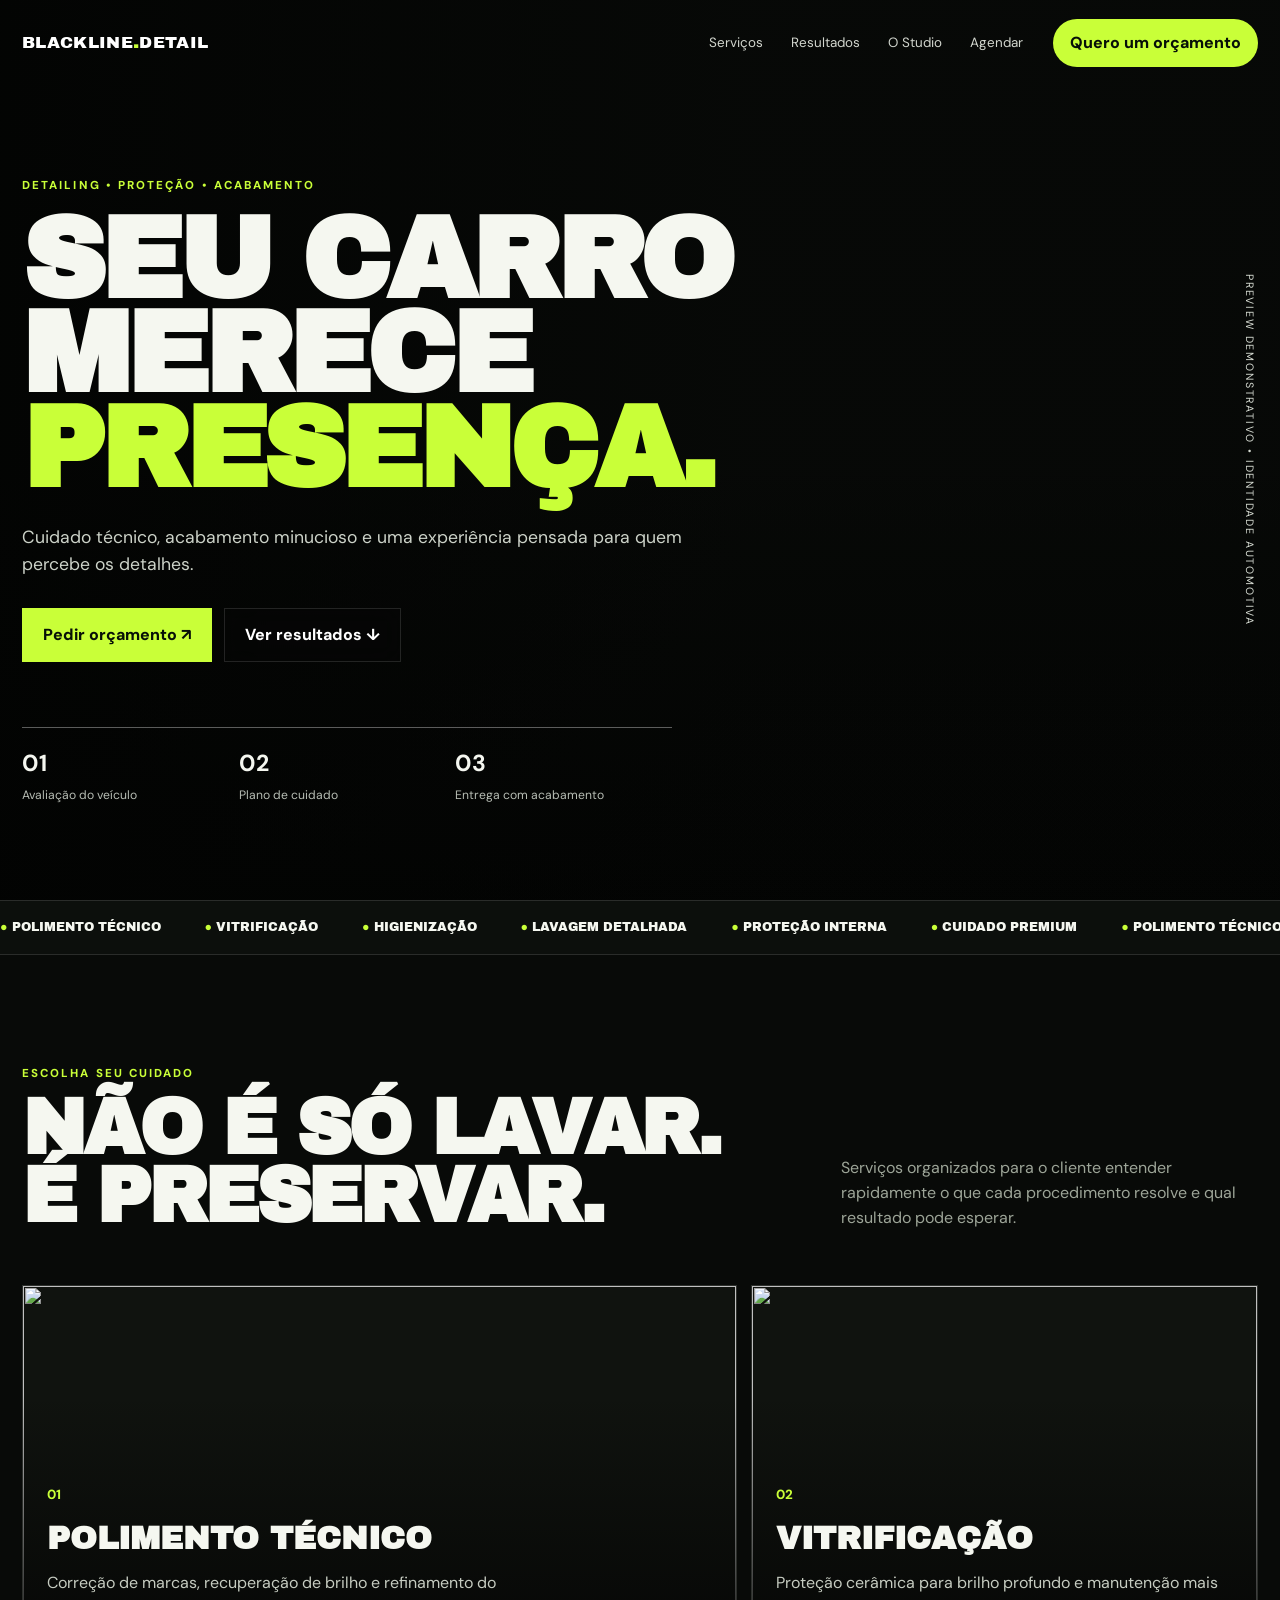
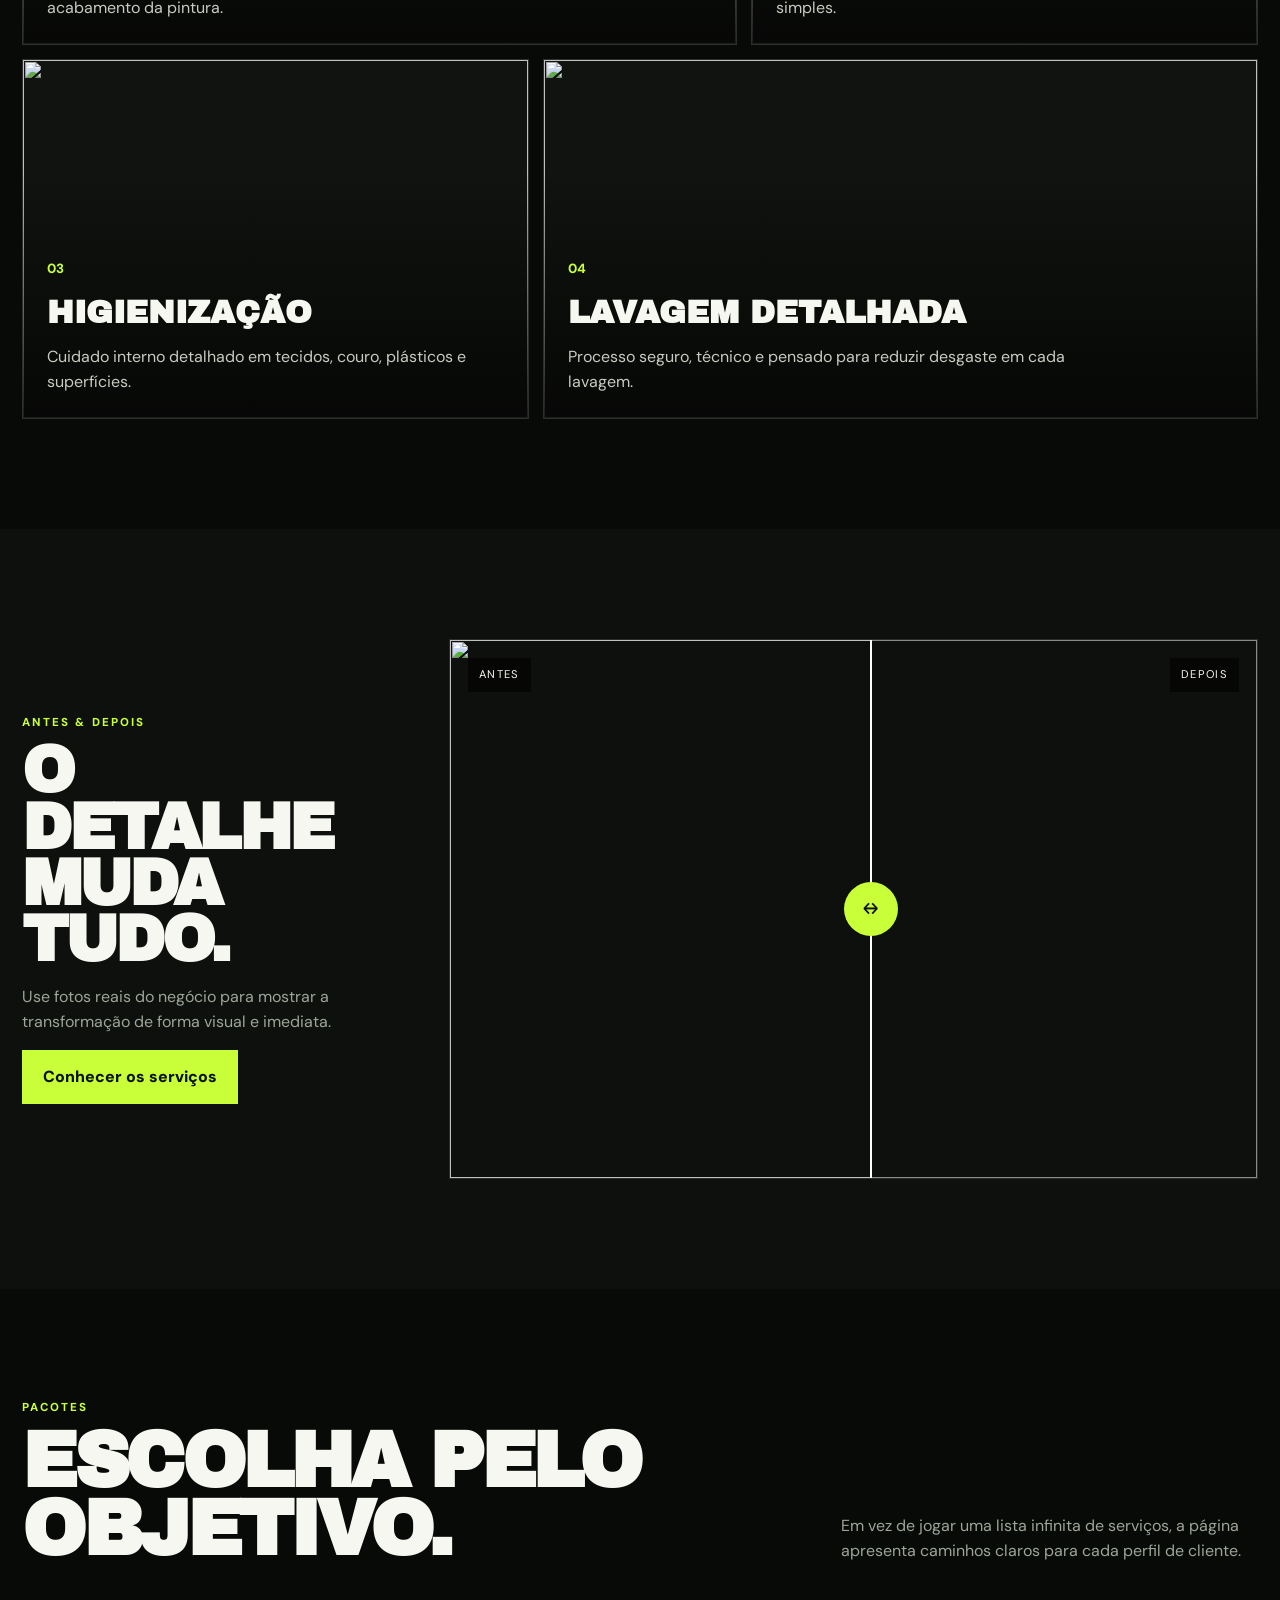
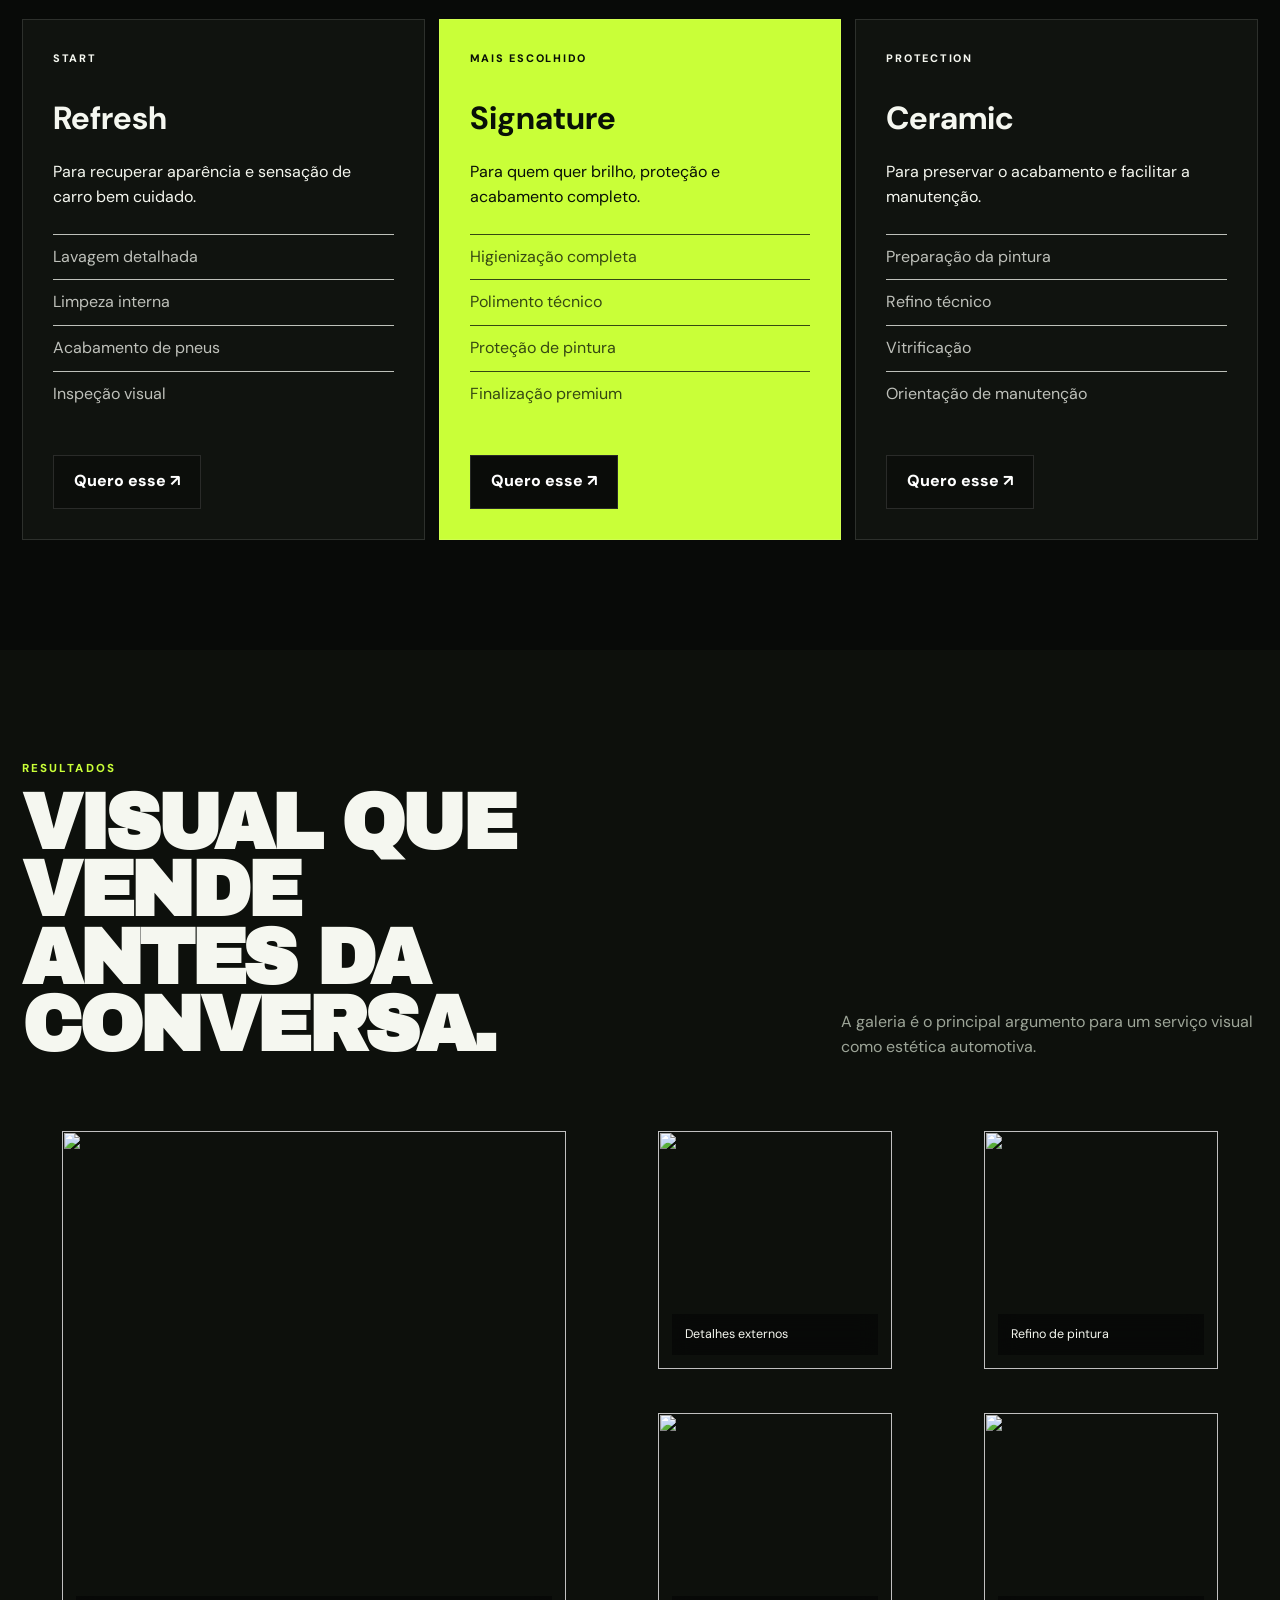
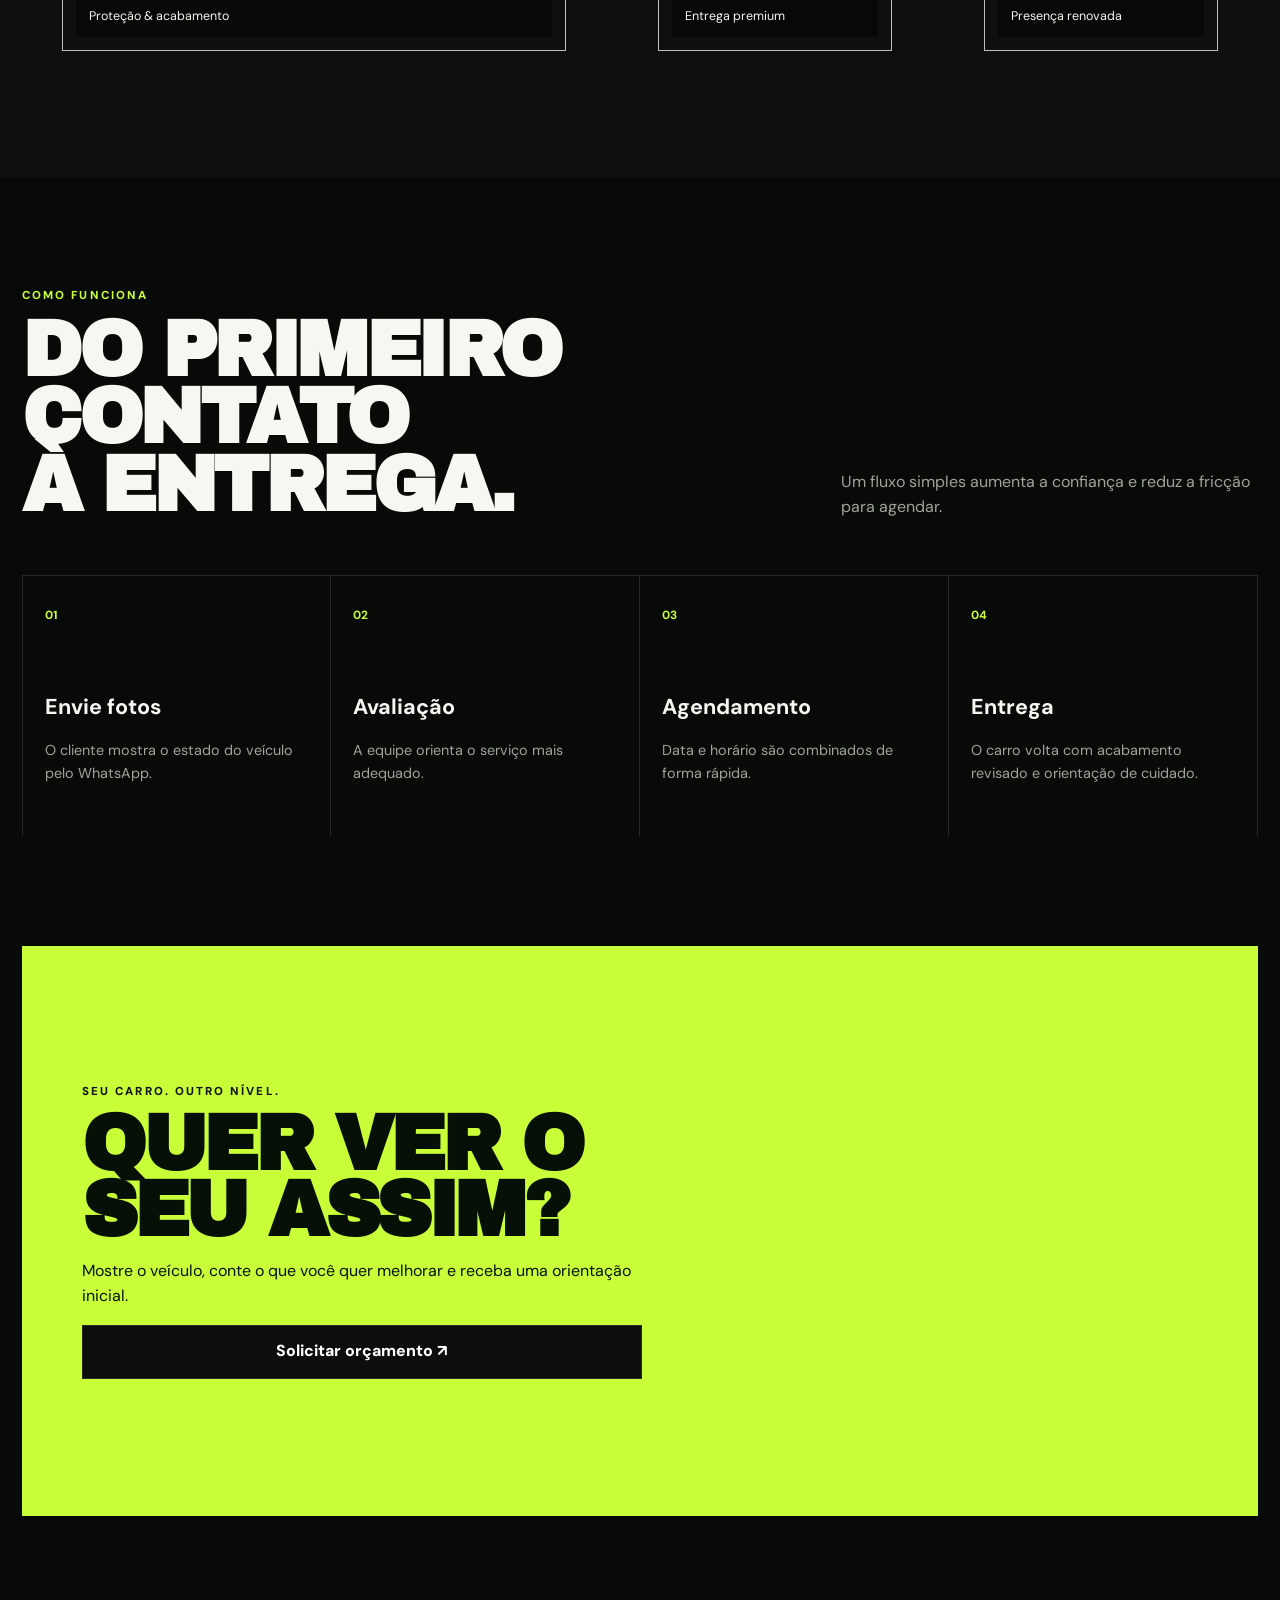
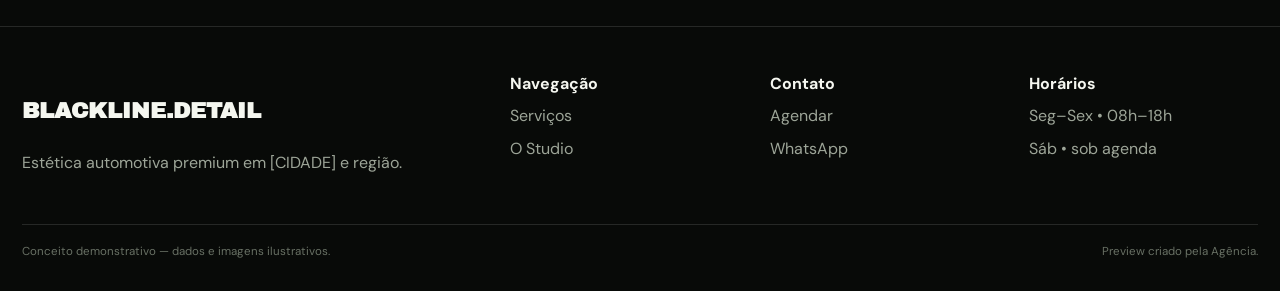
==== commit d025ffd0: "Reconstrói homepage automotiva do zero" ====
--- a/index.html
+++ b/index.html
@@ -1,17 +1,19 @@
-<!doctype html><html lang="pt-BR"><head><meta charset="utf-8"><meta name="viewport" content="width=device-width,initial-scale=1"><meta name="theme-color" content="#070907"><title>VÉRTICE AUTO CARE — Estética Automotiva</title><meta name="description" content="Detailing premium, proteção de pintura e cuidado minucioso para quem realmente gosta de carro."><link rel="stylesheet" href="styles.css"></head><body style="--accent:#B9FF45;--accent2:#68F6C8;--bg:#070907">
-  <div class="preview-ribbon">PREVIEW • AGÊNCIA</div>
-  <header class="site-nav"><div class="container nav-inner"><a class="logo" href="#">VÉRTICE AUTO CARE<span class="logo-dot">.</span></a>
-  <nav class="nav-links"><a href="#servicos">Serviços</a><a href="#resultados">Resultados</a><a href="#processo">Como funciona</a><a href="#faq">FAQ</a></nav>
-  <a class="nav-cta" href="#contato">Orçamento <svg width="16" height="16" viewBox="0 0 24 24" fill="none" aria-hidden="true"><path d="M5 12h14M13 6l6 6-6 6" stroke="currentColor" stroke-width="2" stroke-linecap="round" stroke-linejoin="round"/></svg></a><button class="menu-btn" aria-label="Abrir menu">☰</button></div></header>
-  <main><section class="hero"><div class="container hero-grid"><div class="hero-copy reveal"><div class="eyebrow">DETAILING • PERFORMANCE • PROTEÇÃO</div><h1>Seu carro não precisa parecer usado.</h1><p>Detailing premium, proteção de pintura e cuidado minucioso para quem realmente gosta de carro.</p><div class="hero-actions"><a class="btn-primary" href="#contato">Quero cuidar do meu carro <svg width="16" height="16" viewBox="0 0 24 24" fill="none" aria-hidden="true"><path d="M5 12h14M13 6l6 6-6 6" stroke="currentColor" stroke-width="2" stroke-linecap="round" stroke-linejoin="round"/></svg></a><a class="btn-secondary" href="#portfolio">Ver resultados</a></div><div class="hero-note"><div class="avatars"><span></span><span></span><span></span></div><span>Atendimento rápido • WhatsApp • [CIDADE] e região</span></div></div>
-  <div class="hero-media reveal"><div class="hero-photo" style="background-image:url('https://images.unsplash.com/photo-1503376780353-7e6692767b70?auto=format&fit=crop&w=1400&q=86')"></div><div class="floating-badge">ORÇAMENTO<br>RÁPIDO<br>NO WHATSAPP</div><div class="float-card"><small>Experiência digital pensada para conversão</small><strong>Do clique ao orçamento.</strong><div class="mini"><span>Mobile first</span><span>CTA direto</span></div></div></div></div></section>
-  <div class="marquee"><div class="marquee-track"><span><b>●</b> Detailing técnico</span><span><b>●</b> Produtos premium</span><span><b>●</b> Atendimento com hora marcada</span><span><b>●</b> WhatsApp direto</span><span><b>●</b> Detailing técnico</span><span><b>●</b> Produtos premium</span><span><b>●</b> Atendimento com hora marcada</span><span><b>●</b> WhatsApp direto</span></div></div>
-  <section class="section" id="servicos"><div class="container"><div class="section-head reveal"><div><div class="eyebrow">SERVIÇOS</div><h2>O cliente entende o valor antes de pedir preço.</h2></div><p>A página organiza os serviços reais da empresa em uma experiência visual clara, premium e fácil de navegar.</p></div><div class="services-grid"><article class="service-card reveal"><div class="service-index"><span>01</span><span class="service-icon">↗</span></div><h3>Polimento técnico</h3><p>Correção de micro-riscos, hologramas e marcas de uso com acabamento de alto nível.</p></article><article class="service-card reveal"><div class="service-index"><span>02</span><span class="service-icon">↗</span></div><h3>Vitrificação</h3><p>Proteção cerâmica, brilho profundo e facilidade na manutenção diária.</p></article><article class="service-card reveal"><div class="service-index"><span>03</span><span class="service-icon">↗</span></div><h3>Higienização premium</h3><p>Limpeza interna detalhada com atenção a tecidos, couro, plásticos e acabamento.</p></article><article class="service-card reveal"><div class="service-index"><span>04</span><span class="service-icon">↗</span></div><h3>Lavagem detalhada</h3><p>Processo seguro, técnico e pensado para preservar cada superfície.</p></article></div></div></section>
-  <section class="section alt" id="resultados"><div class="container"><div class="section-head reveal"><div><div class="eyebrow">PROVA SOCIAL</div><h2>Números que reduzem a dúvida.</h2></div><p>Na versão final, estes dados devem ser trocados pelos números reais da empresa.</p></div><div class="metrics"><div class="metric reveal"><strong>4.9/5</strong><span>avaliação média</span></div><div class="metric reveal"><strong>+320</strong><span>veículos atendidos</span></div><div class="metric reveal"><strong>2h</strong><span>resposta média</span></div><div class="metric reveal"><strong>100%</strong><span>atendimento agendado</span></div></div></div></section>
-  <section class="section" id="portfolio"><div class="container"><div class="section-head reveal"><div><div class="eyebrow">PORTFÓLIO</div><h2>Primeiro a pessoa vê. Depois ela acredita.</h2></div><p>Fotos reais e bem escolhidas fazem o trabalho pesado de criar desejo, confiança e percepção de qualidade.</p></div><div class="gallery"><figure class="reveal"><img src="https://images.unsplash.com/photo-1503376780353-7e6692767b70?auto=format&fit=crop&w=1400&q=86" alt="Estética Automotiva — imagem 1" loading="lazy"><figcaption>Experiência que chama atenção</figcaption></figure><figure class="reveal"><img src="https://images.unsplash.com/photo-1492144534655-ae79c964c9d7?auto=format&fit=crop&w=1400&q=86" alt="Estética Automotiva — imagem 2" loading="lazy"><figcaption>Detalhes que geram confiança</figcaption></figure><figure class="reveal"><img src="https://images.unsplash.com/photo-1489824904134-891ab64532f1?auto=format&fit=crop&w=1400&q=86" alt="Estética Automotiva — imagem 3" loading="lazy"><figcaption>Visual que vende antes da conversa</figcaption></figure></div></div></section>
-  <section class="section alt" id="processo"><div class="container story-grid"><article class="story-copy reveal"><div class="eyebrow">ESTRATÉGIA</div><h2>O tipo de cuidado que aparece nos detalhes.</h2><p>A página transforma fotos de serviço, avaliações e diferenciais em confiança — e confiança em pedidos de orçamento.</p><div class="proof-list"><span>Detailing técnico</span><span>Produtos premium</span><span>Atendimento com hora marcada</span><span>WhatsApp direto</span></div></article><article class="quote-card reveal"><div class="quote-mark">“</div><blockquote>“Eu queria alguém que tratasse meu carro como se fosse próprio. Foi exatamente isso.”</blockquote><footer>Carlos M. • cliente</footer></article></div></section>
-  <section class="section"><div class="container"><div class="section-head reveal"><div><div class="eyebrow">COMO FUNCIONA</div><h2>Três passos. Sem enrolação.</h2></div><p>O objetivo é deixar o próximo passo claro e reduzir a chance de o visitante sair sem entrar em contato.</p></div><div class="steps"><article class="step reveal"><b>ETAPA 01</b><h3>Escolha o que precisa</h3><p>O visitante identifica rapidamente a solução que procura.</p></article><article class="step reveal"><b>ETAPA 02</b><h3>Fale com a equipe pelo WhatsApp</h3><p>O CTA abre uma conversa direta com contexto e intenção.</p></article><article class="step reveal"><b>ETAPA 03</b><h3>Receba orientação e avance para o orçamento</h3><p>A equipe recebe um contato mais preparado para conversar sobre orçamento.</p></article></div></div></section>
-  <section class="section alt" id="faq"><div class="container faq-grid"><div class="faq-title reveal"><div class="eyebrow">FAQ</div><h2>Dúvidas resolvidas antes do contato.</h2><p>Menos objeções básicas. Mais conversa útil.</p></div><div><details class="reveal"><summary>Preciso levar o carro para fazer orçamento?</summary><p>Nem sempre. Pelo WhatsApp você pode enviar fotos e receber uma orientação inicial antes do agendamento.</p></details><details class="reveal"><summary>Quanto tempo leva um serviço?</summary><p>Depende do procedimento e do estado do veículo. A equipe confirma o prazo antes de iniciar.</p></details><details class="reveal"><summary>Posso combinar serviços?</summary><p>Sim. É possível montar um pacote de acordo com o objetivo do cliente e o estado do carro.</p></details></div></div></section>
-  <section class="final-cta" id="contato"><div class="container"><div class="cta-box reveal"><h2>Pronto para transformar interesse em orçamento?</h2><p>Na versão final, este botão usa o WhatsApp real da empresa, mensagem automática e rastreamento de origem do lead.</p><a class="btn-secondary" href="javascript:void(0)"><svg width="24" height="24" viewBox="0 0 24 24" fill="none" aria-hidden="true"><path d="M20.5 11.7a8.5 8.5 0 0 1-12.6 7.4L3.5 20.5l1.4-4.2A8.5 8.5 0 1 1 20.5 11.7Z" stroke="currentColor" stroke-width="1.8"/><path d="M8.2 7.6c.2-.4.4-.4.7-.4h.5c.2 0 .4.1.5.4l.7 1.7c.1.3.1.5-.1.7l-.6.8c-.1.1-.2.3 0 .6.5.9 1.3 1.8 2.2 2.3.3.2.5.1.6 0l.9-1c.2-.2.4-.2.7-.1l1.8.9c.3.1.4.3.4.5 0 .4-.2 1.3-.8 1.8-.6.5-1.4.8-2.7.4-1.3-.4-2.8-1.1-4.5-2.8C6.9 11.7 6.2 10 6.3 8.9c.1-.6.4-1 .7-1.3.3-.3.8-.3 1.2 0Z" fill="currentColor"/></svg> Quero cuidar do meu carro</a></div></div></section></main>
-  <footer class="site-footer"><div class="container footer-row"><span>VÉRTICE AUTO CARE • Preview demonstrativo</span><span>Projeto criado pela Agência</span></div></footer>
-  <a class="whatsapp-float" href="#contato" aria-label="WhatsApp"><svg width="24" height="24" viewBox="0 0 24 24" fill="none" aria-hidden="true"><path d="M20.5 11.7a8.5 8.5 0 0 1-12.6 7.4L3.5 20.5l1.4-4.2A8.5 8.5 0 1 1 20.5 11.7Z" stroke="currentColor" stroke-width="1.8"/><path d="M8.2 7.6c.2-.4.4-.4.7-.4h.5c.2 0 .4.1.5.4l.7 1.7c.1.3.1.5-.1.7l-.6.8c-.1.1-.2.3 0 .6.5.9 1.3 1.8 2.2 2.3.3.2.5.1.6 0l.9-1c.2-.2.4-.2.7-.1l1.8.9c.3.1.4.3.4.5 0 .4-.2 1.3-.8 1.8-.6.5-1.4.8-2.7.4-1.3-.4-2.8-1.1-4.5-2.8C6.9 11.7 6.2 10 6.3 8.9c.1-.6.4-1 .7-1.3.3-.3.8-.3 1.2 0Z" fill="currentColor"/></svg></a><script src="app.js"></script></body></html>+<!doctype html><html lang="pt-BR"><head><meta charset="utf-8"><meta name="viewport" content="width=device-width,initial-scale=1"><title>Blackline Detail | Estética Automotiva</title><meta name="description" content="Estética automotiva premium, polimento, vitrificação, higienização e lavagem detalhada."><link rel="stylesheet" href="styles.css"></head><body>
+<header class="sitebar"><div class="shell bar"><a class="logo" href="index.html">BLACKLINE<b>.</b>DETAIL</a><nav class="nav"><a href="servicos.html">Serviços</a><a href="#portfolio">Resultados</a><a href="studio.html">O Studio</a><a href="agendar.html">Agendar</a></nav><a class="nav-cta" href="agendar.html">Quero um orçamento</a><button class="menu">☰</button></div></header>
+<main><section class="hero"><div class="hero-bg"></div><div class="shell hero-copy"><div class="eyebrow">Detailing • Proteção • Acabamento</div><h1 class="display">Seu carro<br>merece <span>presença.</span></h1><p class="lead">Cuidado técnico, acabamento minucioso e uma experiência pensada para quem percebe os detalhes.</p><div class="actions"><a class="btn primary" href="agendar.html">Pedir orçamento ↗</a><a class="btn ghost" href="#portfolio">Ver resultados ↓</a></div><div class="hero-stats"><div><strong>01</strong><span>Avaliação do veículo</span></div><div><strong>02</strong><span>Plano de cuidado</span></div><div><strong>03</strong><span>Entrega com acabamento</span></div></div></div><div class="side-label">PREVIEW DEMONSTRATIVO • IDENTIDADE AUTOMOTIVA</div></section>
+<div class="ticker"><div class="ticker-track"><span><i>●</i> POLIMENTO TÉCNICO</span><span><i>●</i> VITRIFICAÇÃO</span><span><i>●</i> HIGIENIZAÇÃO</span><span><i>●</i> LAVAGEM DETALHADA</span><span><i>●</i> PROTEÇÃO INTERNA</span><span><i>●</i> CUIDADO PREMIUM</span><span><i>●</i> POLIMENTO TÉCNICO</span><span><i>●</i> VITRIFICAÇÃO</span><span><i>●</i> HIGIENIZAÇÃO</span><span><i>●</i> LAVAGEM DETALHADA</span><span><i>●</i> PROTEÇÃO INTERNA</span><span><i>●</i> CUIDADO PREMIUM</span></div></div>
+<section class="section"><div class="shell"><div class="section-head reveal"><div><div class="eyebrow">Escolha seu cuidado</div><h2 class="display">Não é só lavar.<br>É preservar.</h2></div><p>Serviços organizados para o cliente entender rapidamente o que cada procedimento resolve e qual resultado pode esperar.</p></div><div class="service-grid">
+<article class="service-card reveal"><img src="https://images.unsplash.com/photo-1489824904134-891ab64532f1?auto=format&fit=crop&w=1400&q=88"><div class="service-copy"><small>01</small><h3>Polimento técnico</h3><p>Correção de marcas, recuperação de brilho e refinamento do acabamento da pintura.</p></div></article>
+<article class="service-card reveal"><img src="https://images.unsplash.com/photo-1492144534655-ae79c964c9d7?auto=format&fit=crop&w=1200&q=88"><div class="service-copy"><small>02</small><h3>Vitrificação</h3><p>Proteção cerâmica para brilho profundo e manutenção mais simples.</p></div></article>
+<article class="service-card reveal"><img src="https://images.unsplash.com/photo-1503736334956-4c8f8e92946d?auto=format&fit=crop&w=1200&q=88"><div class="service-copy"><small>03</small><h3>Higienização</h3><p>Cuidado interno detalhado em tecidos, couro, plásticos e superfícies.</p></div></article>
+<article class="service-card reveal"><img src="https://images.unsplash.com/photo-1549317661-bd32c8ce0db2?auto=format&fit=crop&w=1400&q=88"><div class="service-copy"><small>04</small><h3>Lavagem detalhada</h3><p>Processo seguro, técnico e pensado para reduzir desgaste em cada lavagem.</p></div></article></div></div></section>
+<section class="section" style="background:#0d100c"><div class="shell compare-wrap"><div class="compare-copy reveal"><div class="eyebrow">Antes & Depois</div><h2 class="display">O detalhe muda tudo.</h2><p>Use fotos reais do negócio para mostrar a transformação de forma visual e imediata.</p><a class="btn primary" href="servicos.html">Conhecer os serviços</a></div><div class="compare reveal"><img class="before" src="https://images.unsplash.com/photo-1492144534655-ae79c964c9d7?auto=format&fit=crop&w=1600&q=88"><div class="after-wrap"><img src="https://images.unsplash.com/photo-1492144534655-ae79c964c9d7?auto=format&fit=crop&w=1600&q=98"></div><div class="compare-line"><b>↔</b></div><span class="tag a">ANTES</span><span class="tag b">DEPOIS</span><input id="compareRange" aria-label="Comparar antes e depois" type="range" min="8" max="92" value="52"></div></div></section>
+<section class="section"><div class="shell"><div class="section-head reveal"><div><div class="eyebrow">Pacotes</div><h2 class="display">Escolha pelo objetivo.</h2></div><p>Em vez de jogar uma lista infinita de serviços, a página apresenta caminhos claros para cada perfil de cliente.</p></div><div class="packages">
+<article class="package reveal"><div class="label">START</div><h3>Refresh</h3><p>Para recuperar aparência e sensação de carro bem cuidado.</p><ul><li>Lavagem detalhada</li><li>Limpeza interna</li><li>Acabamento de pneus</li><li>Inspeção visual</li></ul><a class="btn dark" data-wa="Olá! Tenho interesse no pacote Refresh.">Quero esse ↗</a></article>
+<article class="package featured reveal"><div class="label">MAIS ESCOLHIDO</div><h3>Signature</h3><p>Para quem quer brilho, proteção e acabamento completo.</p><ul><li>Higienização completa</li><li>Polimento técnico</li><li>Proteção de pintura</li><li>Finalização premium</li></ul><a class="btn" data-wa="Olá! Tenho interesse no pacote Signature.">Quero esse ↗</a></article>
+<article class="package reveal"><div class="label">PROTECTION</div><h3>Ceramic</h3><p>Para preservar o acabamento e facilitar a manutenção.</p><ul><li>Preparação da pintura</li><li>Refino técnico</li><li>Vitrificação</li><li>Orientação de manutenção</li></ul><a class="btn dark" data-wa="Olá! Tenho interesse no pacote Ceramic.">Quero esse ↗</a></article>
+</div></div></section>
+<section class="section" id="portfolio" style="background:#0d100c"><div class="shell"><div class="section-head reveal"><div><div class="eyebrow">Resultados</div><h2 class="display">Visual que vende<br>antes da conversa.</h2></div><p>A galeria é o principal argumento para um serviço visual como estética automotiva.</p></div><div class="work-grid"><figure class="work reveal"><img src="https://images.unsplash.com/photo-1492144534655-ae79c964c9d7?auto=format&fit=crop&w=1600&q=88"><span>Proteção & acabamento</span></figure><figure class="work reveal"><img src="https://images.unsplash.com/photo-1503736334956-4c8f8e92946d?auto=format&fit=crop&w=1000&q=88"><span>Detalhes externos</span></figure><figure class="work reveal"><img src="https://images.unsplash.com/photo-1489824904134-891ab64532f1?auto=format&fit=crop&w=1000&q=88"><span>Refino de pintura</span></figure><figure class="work reveal"><img src="https://images.unsplash.com/photo-1549317661-bd32c8ce0db2?auto=format&fit=crop&w=1000&q=88"><span>Entrega premium</span></figure><figure class="work reveal"><img src="https://images.unsplash.com/photo-1494976388531-d1058494cdd8?auto=format&fit=crop&w=1000&q=88"><span>Presença renovada</span></figure></div></div></section>
+<section class="section"><div class="shell"><div class="section-head reveal"><div><div class="eyebrow">Como funciona</div><h2 class="display">Do primeiro contato<br>à entrega.</h2></div><p>Um fluxo simples aumenta a confiança e reduz a fricção para agendar.</p></div><div class="process"><article><b>01</b><h3>Envie fotos</h3><p>O cliente mostra o estado do veículo pelo WhatsApp.</p></article><article><b>02</b><h3>Avaliação</h3><p>A equipe orienta o serviço mais adequado.</p></article><article><b>03</b><h3>Agendamento</h3><p>Data e horário são combinados de forma rápida.</p></article><article><b>04</b><h3>Entrega</h3><p>O carro volta com acabamento revisado e orientação de cuidado.</p></article></div></div></section>
+<section class="section" style="padding-top:0"><div class="shell cta-slab reveal"><div class="cta-copy"><div class="eyebrow" style="color:#111">Seu carro. Outro nível.</div><h2 class="display">Quer ver o seu assim?</h2><p>Mostre o veículo, conte o que você quer melhorar e receba uma orientação inicial.</p><a class="btn dark" href="agendar.html">Solicitar orçamento ↗</a></div><div class="cta-img"></div></div></section></main>
+<footer class="footer"><div class="shell"><div class="footgrid"><div><h3>BLACKLINE.DETAIL</h3><p>Estética automotiva premium em [CIDADE] e região.</p></div><div><strong>Navegação</strong><a href="servicos.html">Serviços</a><a href="studio.html">O Studio</a></div><div><strong>Contato</strong><a href="agendar.html">Agendar</a><a data-wa="Olá! Vim pelo site.">WhatsApp</a></div><div><strong>Horários</strong><p>Seg–Sex • 08h–18h</p><p>Sáb • sob agenda</p></div></div><div class="fine"><span>Conceito demonstrativo — dados e imagens ilustrativos.</span><span>Preview criado pela Agência.</span></div></div></footer><script src="app.js"></script></body></html>
--- a/styles.css
+++ b/styles.css
@@ -1,16 +1,6 @@
-
-@import url('https://fonts.googleapis.com/css2?family=DM+Sans:wght@400;500;600;700;800&family=Manrope:wght@500;600;700;800&display=swap');
-:root{--accent:#b9ff45;--accent2:#68f6c8;--ink:#070907;--bg:#080b0d;--surface:#0d1114;--surface2:#11171b;--text:#f7f9fa;--muted:#9ba5ad;--line:rgba(255,255,255,.11);--radius:24px}
-*{box-sizing:border-box}html{scroll-behavior:smooth}body{margin:0;font-family:"DM Sans",system-ui,sans-serif;background:var(--bg);color:var(--text);overflow-x:hidden}body.light{--bg:#f4f0e9;--surface:#fffdf9;--surface2:#f9f5ee;--text:#171713;--muted:#6d685f;--line:rgba(20,20,15,.13)}
-a{text-decoration:none;color:inherit}button{font:inherit}.container{width:min(1180px,calc(100% - 40px));margin:auto}.preview-ribbon{position:fixed;z-index:90;top:14px;right:14px;padding:8px 12px;border:1px solid var(--line);border-radius:999px;background:color-mix(in srgb,var(--surface) 88%,transparent);backdrop-filter:blur(14px);font:800 11px/1 "Manrope";letter-spacing:.1em;color:var(--text)}
-.site-nav{position:sticky;z-index:80;top:0;border-bottom:1px solid transparent;transition:.3s}.site-nav.scrolled{border-color:var(--line);background:color-mix(in srgb,var(--bg) 80%,transparent);backdrop-filter:blur(18px)}.nav-inner{height:82px;display:flex;align-items:center;justify-content:space-between;gap:24px}.logo{font:800 18px/1 "Manrope";letter-spacing:.13em}.logo-dot{color:var(--accent)}.nav-links{display:flex;align-items:center;gap:28px;color:var(--muted);font-size:14px}.nav-links a:hover{color:var(--text)}.nav-cta,.btn-primary,.btn-secondary{display:inline-flex;align-items:center;justify-content:center;gap:9px;border-radius:999px;transition:.25s;font-weight:800}.nav-cta{padding:11px 16px;background:var(--text);color:var(--bg)}.nav-cta:hover{transform:translateY(-2px)}.menu-btn{display:none;border:1px solid var(--line);background:var(--surface);color:var(--text);width:44px;height:44px;border-radius:50%}
-.hero{position:relative;padding:58px 0 48px}.hero-grid{display:grid;grid-template-columns:1.02fr .98fr;gap:58px;align-items:center}.hero-copy{position:relative;z-index:2}.eyebrow{display:inline-flex;gap:10px;align-items:center;color:var(--accent);font:800 12px/1.3 "Manrope";letter-spacing:.14em}.eyebrow:before{content:"";width:26px;height:1px;background:var(--accent)}h1,h2,h3,p{margin-top:0}.hero h1{font:800 clamp(48px,6.7vw,88px)/.96 "Manrope";letter-spacing:-.06em;margin:20px 0 22px;max-width:900px}.hero p{font-size:19px;line-height:1.7;color:var(--muted);max-width:650px}.hero-actions{display:flex;gap:12px;flex-wrap:wrap;margin-top:30px}.btn-primary{padding:15px 20px;background:var(--accent);color:#09100b}.btn-primary:hover{transform:translateY(-3px);box-shadow:0 16px 50px color-mix(in srgb,var(--accent) 25%,transparent)}.btn-secondary{padding:14px 19px;border:1px solid var(--line);background:var(--surface);color:var(--text)}.hero-note{display:flex;gap:14px;align-items:center;margin-top:26px;color:var(--muted);font-size:13px}.avatars{display:flex}.avatars span{width:28px;height:28px;border-radius:50%;border:2px solid var(--bg);background:linear-gradient(135deg,var(--accent),var(--accent2));margin-left:-7px}.avatars span:first-child{margin-left:0}.hero-media{position:relative;min-height:620px}.hero-photo{position:absolute;inset:0;border-radius:32px;background:center/cover no-repeat;border:1px solid var(--line);overflow:hidden}.hero-photo:after{content:"";position:absolute;inset:0;background:linear-gradient(180deg,transparent 45%,rgba(0,0,0,.6))}.float-card{position:absolute;z-index:4;left:-34px;bottom:36px;width:min(290px,80%);padding:18px;background:color-mix(in srgb,var(--surface) 86%,transparent);backdrop-filter:blur(22px);border:1px solid var(--line);border-radius:20px;box-shadow:0 30px 70px rgba(0,0,0,.25)}.float-card small{color:var(--muted);font-size:12px}.float-card strong{display:block;font:800 25px/1.2 "Manrope";margin:4px 0 12px}.float-card .mini{display:flex;justify-content:space-between;gap:12px;color:var(--muted);font-size:12px}.floating-badge{position:absolute;z-index:4;right:-22px;top:42px;width:118px;height:118px;border-radius:50%;background:var(--accent);color:#07100a;display:grid;place-items:center;text-align:center;font:900 11px/1.25 "Manrope";letter-spacing:.08em;transform:rotate(8deg);box-shadow:0 18px 60px color-mix(in srgb,var(--accent) 28%,transparent)}
-.marquee{overflow:hidden;border-block:1px solid var(--line);background:var(--surface)}.marquee-track{display:flex;gap:44px;width:max-content;padding:17px 0;animation:marquee 25s linear infinite}.marquee-track span{color:var(--muted);font:700 13px "Manrope";letter-spacing:.04em;white-space:nowrap}.marquee-track b{color:var(--accent)}@keyframes marquee{to{transform:translateX(-50%)}}
-.section{padding:110px 0}.section.alt{background:var(--surface)}.section-head{display:flex;justify-content:space-between;gap:36px;align-items:end;margin-bottom:42px}.section-head h2{font:800 clamp(38px,5vw,62px)/1 "Manrope";letter-spacing:-.05em;max-width:760px;margin:12px 0 0}.section-head p{max-width:500px;color:var(--muted);line-height:1.7;margin:0}.services-grid{display:grid;grid-template-columns:repeat(4,1fr);gap:14px}.service-card{position:relative;min-height:280px;padding:24px;border:1px solid var(--line);border-radius:22px;background:var(--surface2);overflow:hidden;transition:.3s}.service-card:hover{transform:translateY(-7px);border-color:color-mix(in srgb,var(--accent) 55%,var(--line))}.service-index{display:flex;justify-content:space-between;color:var(--muted);font:700 12px "Manrope"}.service-icon{width:44px;height:44px;border-radius:14px;background:color-mix(in srgb,var(--accent) 16%,transparent);display:grid;place-items:center;color:var(--accent);font-weight:900}.service-card h3{font:800 23px/1.15 "Manrope";margin:70px 0 10px}.service-card p{color:var(--muted);line-height:1.65}.metrics{display:grid;grid-template-columns:repeat(4,1fr);gap:1px;background:var(--line);border:1px solid var(--line);border-radius:24px;overflow:hidden}.metric{padding:28px;background:var(--bg)}.metric strong{display:block;font:800 clamp(30px,4vw,48px)/1 "Manrope";letter-spacing:-.04em}.metric span{display:block;color:var(--muted);margin-top:9px;font-size:13px}.gallery{display:grid;grid-template-columns:1.2fr .8fr .8fr;grid-template-rows:360px 250px;gap:14px}.gallery figure{margin:0;border-radius:22px;overflow:hidden;border:1px solid var(--line);position:relative}.gallery figure:first-child{grid-row:1/3}.gallery img{width:100%;height:100%;object-fit:cover;transition:.5s}.gallery figure:hover img{transform:scale(1.04)}.gallery figcaption{position:absolute;inset:auto 14px 14px 14px;padding:11px 12px;border-radius:13px;background:rgba(0,0,0,.56);backdrop-filter:blur(10px);color:#fff;font-size:12px}
-.story-grid{display:grid;grid-template-columns:.95fr 1.05fr;gap:18px;align-items:stretch}.story-copy,.quote-card{border:1px solid var(--line);border-radius:28px;padding:40px;background:var(--surface2)}.story-copy h2{font:800 clamp(38px,5vw,60px)/1 "Manrope";letter-spacing:-.05em;margin:16px 0}.story-copy p{color:var(--muted);font-size:17px;line-height:1.75}.proof-list{display:flex;gap:9px;flex-wrap:wrap;margin-top:24px}.proof-list span{padding:9px 12px;border-radius:999px;border:1px solid var(--line);font-size:12px;color:var(--muted)}.quote-card{display:flex;flex-direction:column;justify-content:space-between;background:linear-gradient(145deg,color-mix(in srgb,var(--accent) 15%,var(--surface2)),var(--surface2))}.quote-mark{font-size:54px;color:var(--accent);line-height:.6}.quote-card blockquote{font:700 clamp(28px,3.5vw,42px)/1.22 "Manrope";letter-spacing:-.035em;margin:30px 0}.quote-card footer{color:var(--muted)}
-.steps{display:grid;grid-template-columns:repeat(3,1fr);gap:14px}.step{padding:30px;border-top:1px solid var(--line);background:linear-gradient(180deg,transparent,var(--surface));border-radius:0 0 22px 22px}.step b{font:800 12px "Manrope";color:var(--accent)}.step h3{font:800 25px "Manrope";margin:35px 0 10px}.step p{color:var(--muted);line-height:1.6}
-.faq-grid{display:grid;grid-template-columns:.8fr 1.2fr;gap:50px}.faq-title h2{font:800 clamp(40px,5vw,62px)/1 "Manrope";letter-spacing:-.05em;margin:14px 0}.faq-title p{color:var(--muted)}details{border-bottom:1px solid var(--line);padding:20px 0}summary{list-style:none;cursor:pointer;font:700 18px "Manrope";display:flex;justify-content:space-between;gap:20px}summary::-webkit-details-marker{display:none}summary:after{content:"+";color:var(--accent);font-size:24px}details[open] summary:after{content:"–"}details p{color:var(--muted);line-height:1.7;padding-right:40px;margin:13px 0 0}
-.final-cta{padding:90px 0 120px}.cta-box{position:relative;overflow:hidden;border-radius:32px;padding:54px;background:linear-gradient(120deg,var(--accent),var(--accent2));color:#08100b}.cta-box:after{content:"";position:absolute;width:360px;height:360px;border:1px solid rgba(0,0,0,.16);border-radius:50%;right:-80px;top:-130px}.cta-box h2{font:800 clamp(42px,5vw,68px)/.98 "Manrope";letter-spacing:-.05em;max-width:850px;margin:0 0 18px}.cta-box p{max-width:650px;font-size:17px}.cta-box .btn-secondary{background:#08100b;color:#fff;border:0}.site-footer{border-top:1px solid var(--line);padding:26px 0 40px;color:var(--muted);font-size:13px}.footer-row{display:flex;justify-content:space-between;gap:20px;flex-wrap:wrap}
-.whatsapp-float{position:fixed;z-index:70;right:20px;bottom:20px;width:58px;height:58px;border-radius:50%;background:#25D366;color:white;display:grid;place-items:center;font-weight:900;box-shadow:0 18px 50px rgba(0,0,0,.28);transition:.25s}.whatsapp-float:hover{transform:translateY(-4px) scale(1.03)}.reveal{opacity:0;transform:translateY(22px);transition:.75s cubic-bezier(.2,.7,.2,1)}.reveal.visible{opacity:1;transform:none}
-body.light .hero{padding-top:36px}.editorial-hero{display:grid;grid-template-columns:1.28fr .72fr;gap:48px;align-items:end;padding:70px 0 38px}.editorial-hero h1{font:700 clamp(58px,8vw,108px)/.88 "Manrope";letter-spacing:-.075em;margin:18px 0}.editorial-hero .right{padding-bottom:10px}.editorial-hero p{color:var(--muted);font-size:18px;line-height:1.7}.editorial-photo{height:610px;border-radius:30px;background:center/cover no-repeat;position:relative;overflow:hidden;border:1px solid var(--line)}.editorial-photo:after{content:"";position:absolute;inset:0;background:linear-gradient(180deg,transparent 65%,rgba(0,0,0,.45))}.editorial-photo .caption{position:absolute;z-index:2;left:22px;bottom:20px;color:white;font:700 12px "Manrope";letter-spacing:.1em}.editorial-services{display:grid;grid-template-columns:1fr 1fr;border-top:1px solid var(--line)}.editorial-service{display:grid;grid-template-columns:70px 1fr;padding:28px 0;border-bottom:1px solid var(--line)}.editorial-service:nth-child(odd){padding-right:34px}.editorial-service:nth-child(even){padding-left:34px;border-left:1px solid var(--line)}.editorial-service .num{font:700 12px "Manrope";color:var(--muted)}.editorial-service h3{font:800 28px "Manrope";letter-spacing:-.03em;margin:0 0 8px}.editorial-service p{color:var(--muted);margin:0;line-height:1.65}.editorial-feature{display:grid;grid-template-columns:1fr 1fr;gap:16px}.feature-image{min-height:560px;border-radius:28px;background:center/cover no-repeat;border:1px solid var(--line)}.feature-copy{border-radius:28px;background:var(--surface);border:1px solid var(--line);padding:44px;display:flex;flex-direction:column;justify-content:space-between}.feature-copy h2{font:800 clamp(40px,5vw,65px)/.98 "Manrope";letter-spacing:-.055em}.feature-copy p{color:var(--muted);font-size:17px;line-height:1.7}
-@media(max-width:960px){.hero-grid,.story-grid,.faq-grid,.editorial-hero,.editorial-feature{grid-template-columns:1fr}.hero-media{min-height:500px}.floating-badge{right:14px}.float-card{left:14px}.services-grid{grid-template-columns:1fr 1fr}.gallery{grid-template-columns:1fr 1fr;grid-template-rows:380px 260px}.gallery figure:first-child{grid-column:1/3;grid-row:auto}.metrics{grid-template-columns:1fr 1fr}.editorial-service:nth-child(odd),.editorial-service:nth-child(even){padding:24px 0;border-left:0}.editorial-services{grid-template-columns:1fr}}@media(max-width:680px){.container{width:min(100% - 28px,1180px)}.nav-links{position:fixed;inset:82px 14px auto 14px;display:none;flex-direction:column;align-items:stretch;padding:18px;background:var(--surface);border:1px solid var(--line);border-radius:20px}.nav-links.open{display:flex}.menu-btn{display:block}.nav-cta{display:none}.hero{padding-top:34px}.hero-media{min-height:420px}.hero h1{font-size:clamp(44px,14vw,68px)}.services-grid,.steps,.gallery,.metrics{grid-template-columns:1fr}.gallery{grid-template-rows:340px 250px 250px}.gallery figure:first-child{grid-column:auto}.section{padding:76px 0}.section-head{align-items:flex-start;flex-direction:column}.story-copy,.quote-card{padding:28px}.cta-box{padding:36px 24px}.editorial-photo{height:430px}.editorial-hero{padding-top:46px}.editorial-hero h1{font-size:clamp(52px,15vw,80px)}}
+@import url('https://fonts.googleapis.com/css2?family=Archivo+Black&family=DM+Sans:wght@400;500;600;700&display=swap');
+:root{--lime:#c9ff38;--orange:#ff6038;--ink:#080a08;--panel:#10130f;--panel2:#171a16;--text:#f5f7f0;--muted:#9da598;--line:rgba(255,255,255,.12);--max:1240px}
+*{box-sizing:border-box}html{scroll-behavior:smooth}body{margin:0;background:var(--ink);color:var(--text);font:16px/1.55 "DM Sans",sans-serif;overflow-x:hidden}body.alt{--lime:#ff6038;--orange:#c9ff38}a{text-decoration:none;color:inherit}img{display:block;width:100%}button,input,select,textarea{font:inherit}.shell{width:min(var(--max),calc(100% - 44px));margin:auto}.eyebrow{font-size:.72rem;font-weight:800;letter-spacing:.18em;text-transform:uppercase;color:var(--lime)}.display{font-family:"Archivo Black",sans-serif;text-transform:uppercase;letter-spacing:-.045em}.sitebar{position:fixed;z-index:100;inset:0 0 auto;color:white;transition:.3s}.sitebar.scrolled{background:rgba(8,10,8,.86);backdrop-filter:blur(18px);border-bottom:1px solid var(--line)}.bar{height:86px;display:flex;align-items:center;gap:30px}.logo{font-family:"Archivo Black";font-size:1.05rem;letter-spacing:.02em}.logo b{color:var(--lime)}.nav{display:flex;gap:28px;margin-left:auto;color:#d2d6ce;font-size:.84rem}.nav a:hover{color:var(--lime)}.nav-cta{padding:12px 17px;background:var(--lime);color:#071008;font-weight:800;border-radius:999px}.menu{display:none;margin-left:auto;width:44px;height:44px;border:1px solid var(--line);background:#111;color:white;border-radius:50%}.hero{min-height:100svh;position:relative;display:grid;align-items:end;overflow:hidden}.hero-bg{position:absolute;inset:0;background:url('https://images.unsplash.com/photo-1503376780353-7e6692767b70?auto=format&fit=crop&w=2200&q=88') center 58%/cover}.hero-bg:after{content:"";position:absolute;inset:0;background:linear-gradient(90deg,rgba(2,3,2,.84),rgba(2,3,2,.2) 58%),linear-gradient(0deg,rgba(3,4,3,.9),transparent 50%)}.hero-copy{position:relative;z-index:2;padding:170px 0 86px}.hero h1{max-width:980px;font-size:clamp(4rem,9vw,8.6rem);line-height:.82;margin:18px 0 28px}.hero h1 span{color:var(--lime)}.lead{max-width:660px;color:#ccd2c8;font-size:1.1rem}.actions{display:flex;gap:12px;flex-wrap:wrap;margin-top:30px}.btn{display:inline-flex;align-items:center;justify-content:center;min-height:54px;padding:0 20px;border:1px solid var(--line);font-weight:800;cursor:pointer;transition:.25s}.btn.primary{background:var(--lime);color:#071007;border-color:var(--lime)}.btn.dark{background:#0c0e0b;color:white}.btn.ghost{background:rgba(10,10,10,.22);backdrop-filter:blur(12px);color:white}.btn:hover{transform:translateY(-3px)}.hero-stats{display:grid;grid-template-columns:repeat(3,1fr);max-width:650px;margin-top:65px;border-top:1px solid rgba(255,255,255,.35)}.hero-stats div{padding:18px 18px 0 0}.hero-stats strong{display:block;font-size:1.45rem}.hero-stats span{font-size:.76rem;color:#b7bdb4}.side-label{position:absolute;z-index:2;right:22px;top:50%;writing-mode:vertical-rl;transform:translateY(-50%);font-size:.67rem;letter-spacing:.17em;color:#d9ded5}.ticker{overflow:hidden;border-block:1px solid var(--line);background:#0c0f0c}.ticker-track{display:flex;width:max-content;gap:44px;padding:17px 0;animation:run 22s linear infinite}.ticker span{font-family:"Archivo Black";font-size:.78rem;text-transform:uppercase;white-space:nowrap}.ticker i{color:var(--lime);font-style:normal}@keyframes run{to{transform:translateX(-50%)}}.section{padding:110px 0}.section-head{display:grid;grid-template-columns:1fr .55fr;gap:60px;align-items:end;margin-bottom:55px}.section h2{font-size:clamp(3rem,6vw,6rem);line-height:.88;margin:12px 0 0}.section-head p{color:var(--muted);margin:0}.service-grid{display:grid;grid-template-columns:repeat(12,1fr);gap:14px}.service-card{position:relative;overflow:hidden;min-height:360px;background:var(--panel);border:1px solid var(--line)}.service-card:nth-child(1){grid-column:span 7}.service-card:nth-child(2){grid-column:span 5}.service-card:nth-child(3){grid-column:span 5}.service-card:nth-child(4){grid-column:span 7}.service-card img{position:absolute;inset:0;height:100%;object-fit:cover;filter:saturate(.8);transition:.6s}.service-card:after{content:"";position:absolute;inset:0;background:linear-gradient(0deg,rgba(5,6,5,.88),transparent 70%)}.service-card:hover img{transform:scale(1.04);filter:saturate(1.05)}.service-copy{position:absolute;z-index:2;inset:auto 24px 24px}.service-copy small{color:var(--lime);font-weight:800}.service-copy h3{font-family:"Archivo Black";font-size:2rem;text-transform:uppercase;margin:7px 0}.service-copy p{max-width:500px;color:#c6ccc1;margin:0}.compare-wrap{display:grid;grid-template-columns:.46fr 1fr;gap:55px;align-items:center}.compare-copy h2{font-size:clamp(3rem,5vw,5.5rem)}.compare-copy p{color:var(--muted)}.compare{position:relative;aspect-ratio:1.5;overflow:hidden;cursor:ew-resize;border:1px solid var(--line)}.compare img{position:absolute;inset:0;height:100%;object-fit:cover}.before{filter:grayscale(.45) brightness(.72)}.after-wrap{position:absolute;inset:0;width:52%;overflow:hidden}.after-wrap img{width:calc(100vw);max-width:none}.compare-line{position:absolute;top:0;bottom:0;left:52%;width:2px;background:white}.compare-line b{position:absolute;top:50%;left:50%;width:54px;height:54px;border-radius:50%;display:grid;place-items:center;background:var(--lime);color:#111;transform:translate(-50%,-50%)}.compare input{position:absolute;inset:0;width:100%;height:100%;opacity:0;cursor:ew-resize}.compare .tag{position:absolute;top:18px;padding:8px 11px;background:rgba(0,0,0,.56);font-size:.7rem;letter-spacing:.12em}.tag.a{left:18px}.tag.b{right:18px}.packages{display:grid;grid-template-columns:repeat(3,1fr);gap:14px}.package{padding:30px;background:var(--panel);border:1px solid var(--line);position:relative}.package.featured{background:var(--lime);color:#081007}.package .label{font-size:.68rem;letter-spacing:.16em;font-weight:800}.package h3{font-size:2rem;margin:28px 0 10px}.package ul{list-style:none;padding:0;margin:24px 0}.package li{padding:10px 0;border-top:1px solid currentColor;opacity:.76}.package .btn{margin-top:14px}.featured .btn{background:#0a0c09;color:white}.work-grid{display:grid;grid-template-columns:1.3fr .7fr .7fr;grid-auto-rows:270px;gap:12px}.work{position:relative;overflow:hidden}.work:first-child{grid-row:span 2}.work img{height:100%;object-fit:cover;transition:.5s}.work:hover img{transform:scale(1.045)}.work span{position:absolute;inset:auto 14px 14px;background:rgba(5,5,5,.62);backdrop-filter:blur(10px);padding:11px 13px;font-size:.78rem}.process{display:grid;grid-template-columns:repeat(4,1fr);border-top:1px solid var(--line)}.process article{min-height:260px;padding:26px 22px;border-right:1px solid var(--line)}.process article:first-child{border-left:1px solid var(--line)}.process b{color:var(--lime);font-size:.74rem}.process h3{font-size:1.35rem;margin:65px 0 10px}.process p{color:var(--muted);font-size:.9rem}.cta-slab{display:grid;grid-template-columns:1.1fr .9fr;min-height:570px;background:var(--lime);color:#071007}.cta-copy{padding:60px;display:flex;flex-direction:column;justify-content:center}.cta-copy h2{font-size:clamp(3.5rem,6vw,6.2rem);line-height:.85}.cta-copy p{max-width:570px}.cta-img{background:url('https://images.unsplash.com/photo-1492144534655-ae79c964c9d7?auto=format&fit=crop&w=1500&q=88') center/cover}.faq{display:grid;grid-template-columns:.55fr 1fr;gap:70px}.faq h2{font-size:clamp(3rem,5vw,5rem)}details{border-bottom:1px solid var(--line);padding:22px 0}summary{cursor:pointer;font-weight:800;display:flex;justify-content:space-between;list-style:none}summary:after{content:"+";color:var(--lime)}details[open] summary:after{content:"–"}details p{color:var(--muted);padding-right:50px}.footer{padding:45px 0 30px;border-top:1px solid var(--line)}.footgrid{display:grid;grid-template-columns:1.1fr repeat(3,.55fr);gap:30px}.footer h3{font-family:"Archivo Black";font-size:1.4rem}.footer a,.footer p{display:block;color:var(--muted);margin:8px 0}.fine{margin-top:40px;padding-top:18px;border-top:1px solid var(--line);font-size:.72rem;color:#687064;display:flex;justify-content:space-between;gap:15px}.reveal{opacity:0;transform:translateY(24px);transition:.7s}.reveal.visible{opacity:1;transform:none}
+.page-hero{padding:160px 0 80px;background:linear-gradient(135deg,#11160e,#070907)}.page-hero h1{font-size:clamp(4rem,8vw,8rem);line-height:.85;margin:16px 0}.page-hero p{max-width:650px;color:var(--muted);font-size:1.1rem}.service-list{display:grid;gap:2px}.service-row{display:grid;grid-template-columns:90px 1fr .7fr auto;gap:24px;align-items:center;padding:28px;border:1px solid var(--line);background:var(--panel)}.service-row b{color:var(--lime)}.service-row h3{font-family:"Archivo Black";text-transform:uppercase;margin:0}.service-row p{color:var(--muted);margin:0}.studio-hero{min-height:78svh;background:url('https://images.unsplash.com/photo-1489824904134-891ab64532f1?auto=format&fit=crop&w=2200&q=88') center/cover;display:grid;align-items:end}.studio-hero .inner{padding:150px 0 70px}.studio-hero h1{font-size:clamp(4rem,8vw,8rem);max-width:850px;line-height:.85}.booking{display:grid;grid-template-columns:.8fr 1.2fr;gap:50px}.book-form{background:var(--panel);border:1px solid var(--line);padding:34px}.field{display:grid;gap:8px;margin-bottom:16px}.field label{font-size:.78rem;color:var(--muted)}.field input,.field select,.field textarea{width:100%;padding:14px;background:#090b09;border:1px solid var(--line);color:white}.field textarea{min-height:120px;resize:vertical}.booking-aside{padding:24px 0}.booking-aside h2{font-size:clamp(3rem,5vw,5rem)}.bullet{padding:18px 0;border-top:1px solid var(--line);display:flex;gap:16px}.bullet b{color:var(--lime)}
+.alt-hero{padding:150px 0 40px}.alt-hero .giant{font-size:clamp(5rem,12vw,12rem);line-height:.76;margin:20px 0;max-width:1100px}.alt-photo{height:560px;background:url('https://images.unsplash.com/photo-1492144534655-ae79c964c9d7?auto=format&fit=crop&w=2200&q=88') center/cover;position:relative}.alt-photo:after{content:"";position:absolute;inset:0;border:20px solid var(--ink);pointer-events:none}.alt-number{display:grid;grid-template-columns:repeat(3,1fr);gap:0;border-block:1px solid var(--line)}.alt-number div{padding:30px;border-right:1px solid var(--line)}.alt-number strong{font:3rem "Archivo Black";color:var(--orange)}.alt-number span{display:block;color:var(--muted)}
+@media(max-width:960px){.nav{position:fixed;display:none;inset:76px 14px auto;background:#0d100c;border:1px solid var(--line);padding:20px;flex-direction:column}.nav.open{display:flex}.menu{display:block}.nav-cta{display:none}.section-head,.compare-wrap,.faq,.booking{grid-template-columns:1fr}.service-grid{display:grid;grid-template-columns:1fr}.service-card:nth-child(n){grid-column:auto}.packages,.process{grid-template-columns:1fr 1fr}.work-grid{grid-template-columns:1fr 1fr}.work:first-child{grid-column:1/3;grid-row:auto}.cta-slab{grid-template-columns:1fr}.cta-img{min-height:380px}.footgrid{grid-template-columns:1fr 1fr}.service-row{grid-template-columns:60px 1fr}.service-row p,.service-row .btn{grid-column:2}.alt-number{grid-template-columns:1fr}}@media(max-width:620px){.shell{width:min(100% - 28px,var(--max))}.hero h1{font-size:3.75rem}.hero-stats{grid-template-columns:1fr;gap:12px}.section{padding:76px 0}.packages,.process,.work-grid{grid-template-columns:1fr}.work:first-child{grid-column:auto}.cta-copy{padding:36px 24px}.footgrid{grid-template-columns:1fr}.fine{flex-direction:column}.page-hero h1,.studio-hero h1{font-size:3.8rem}.alt-photo{height:380px}}
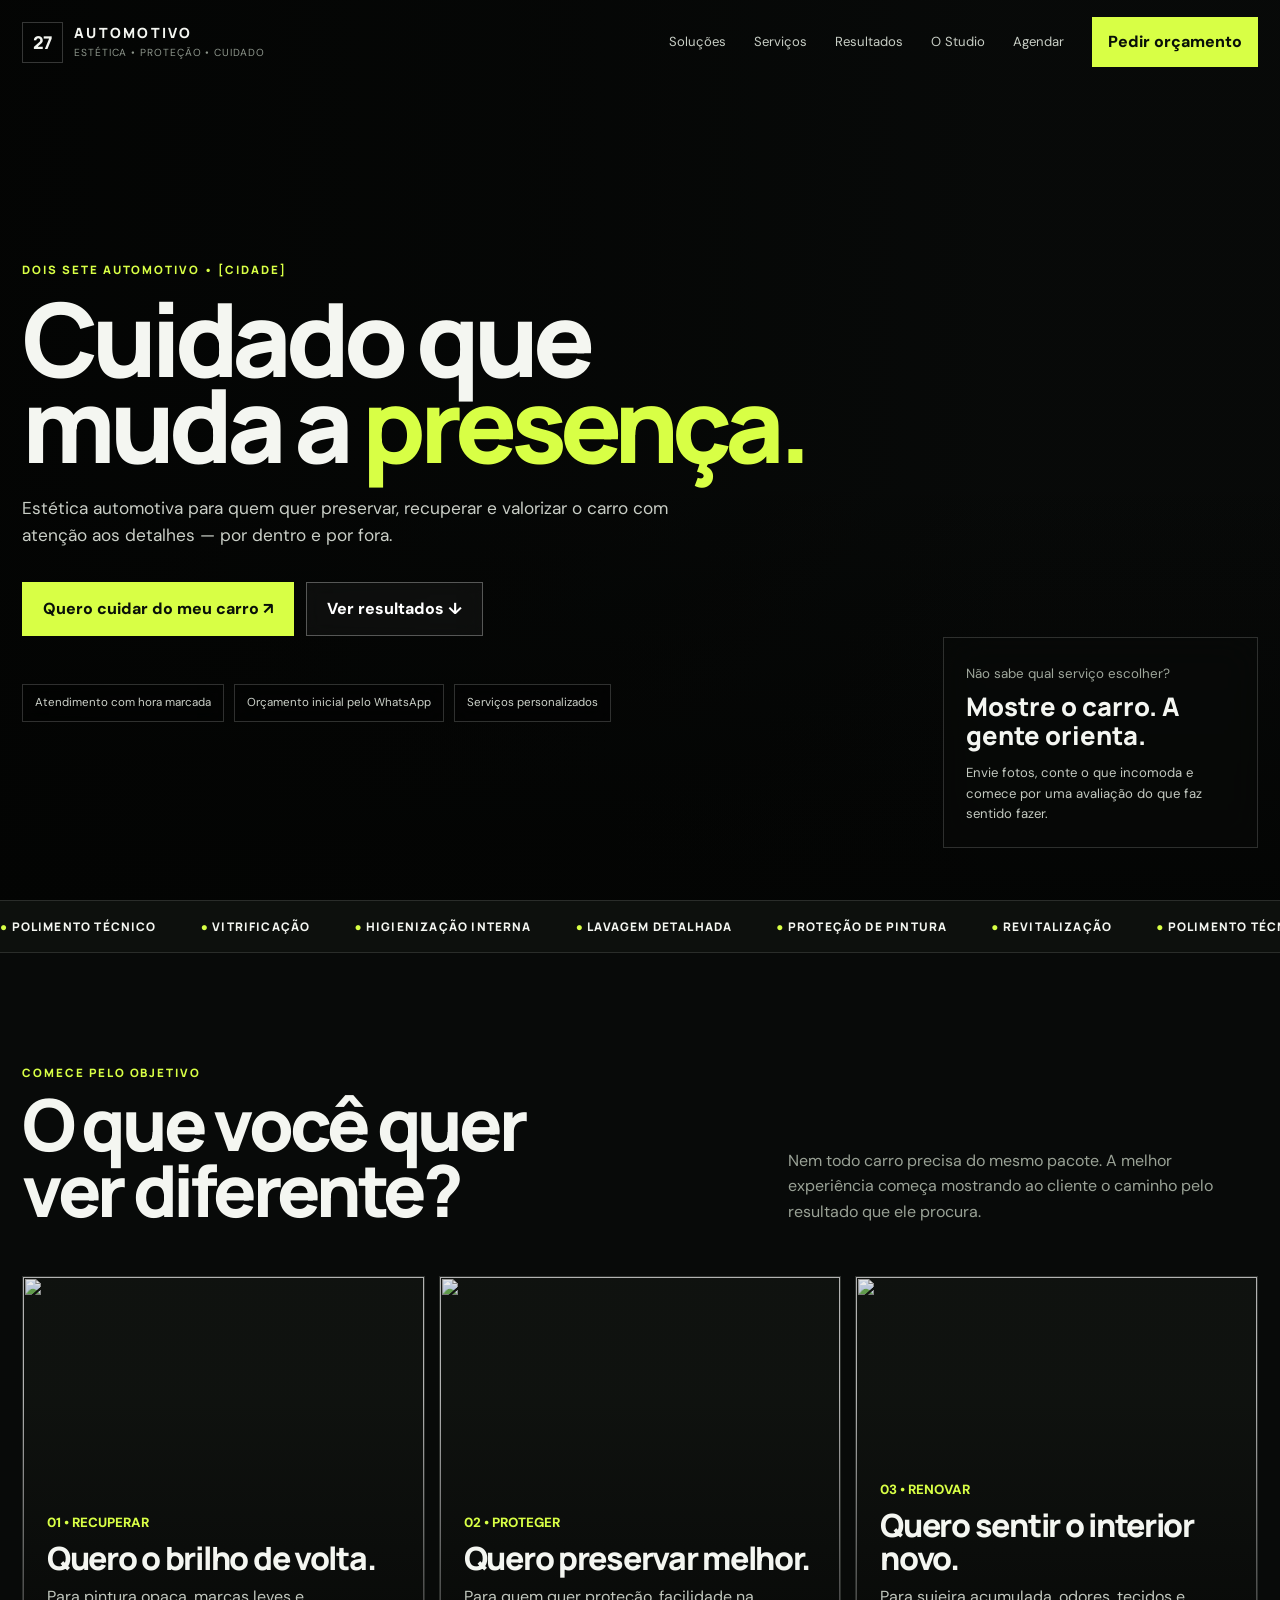
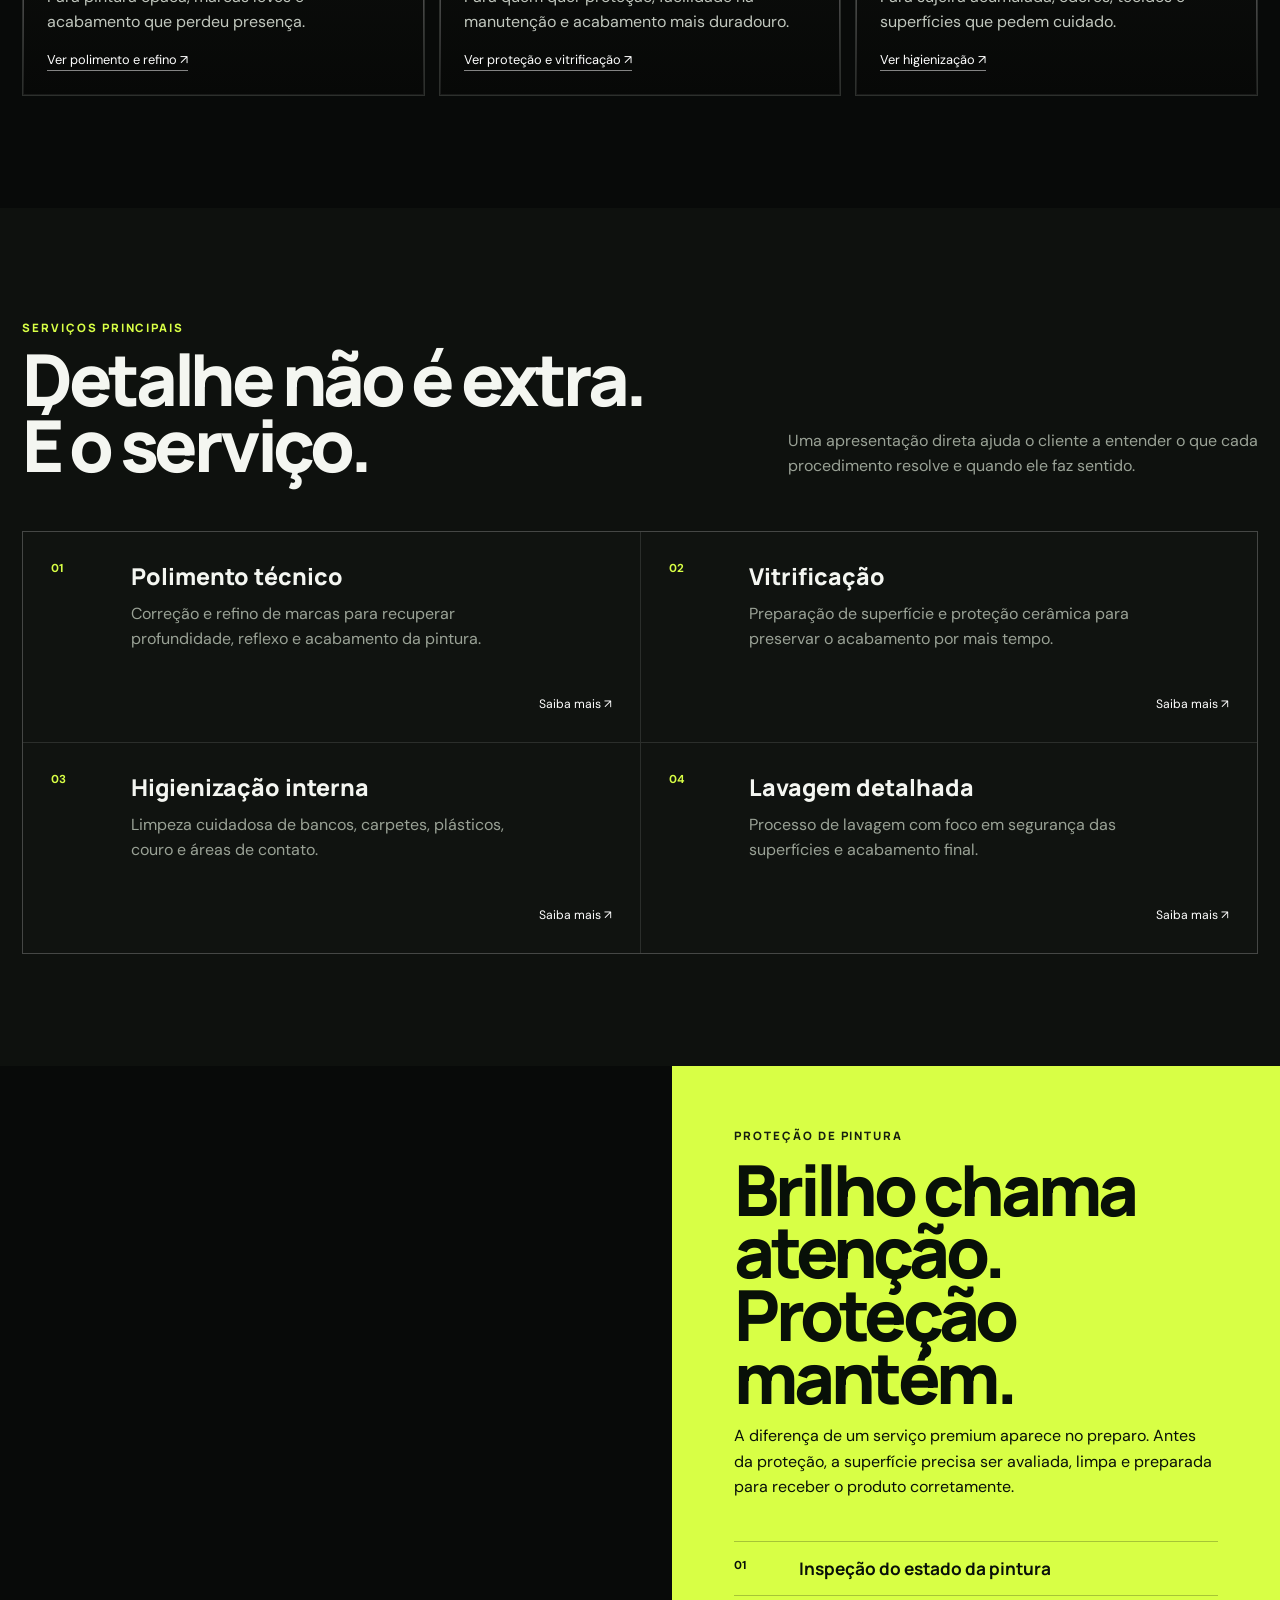
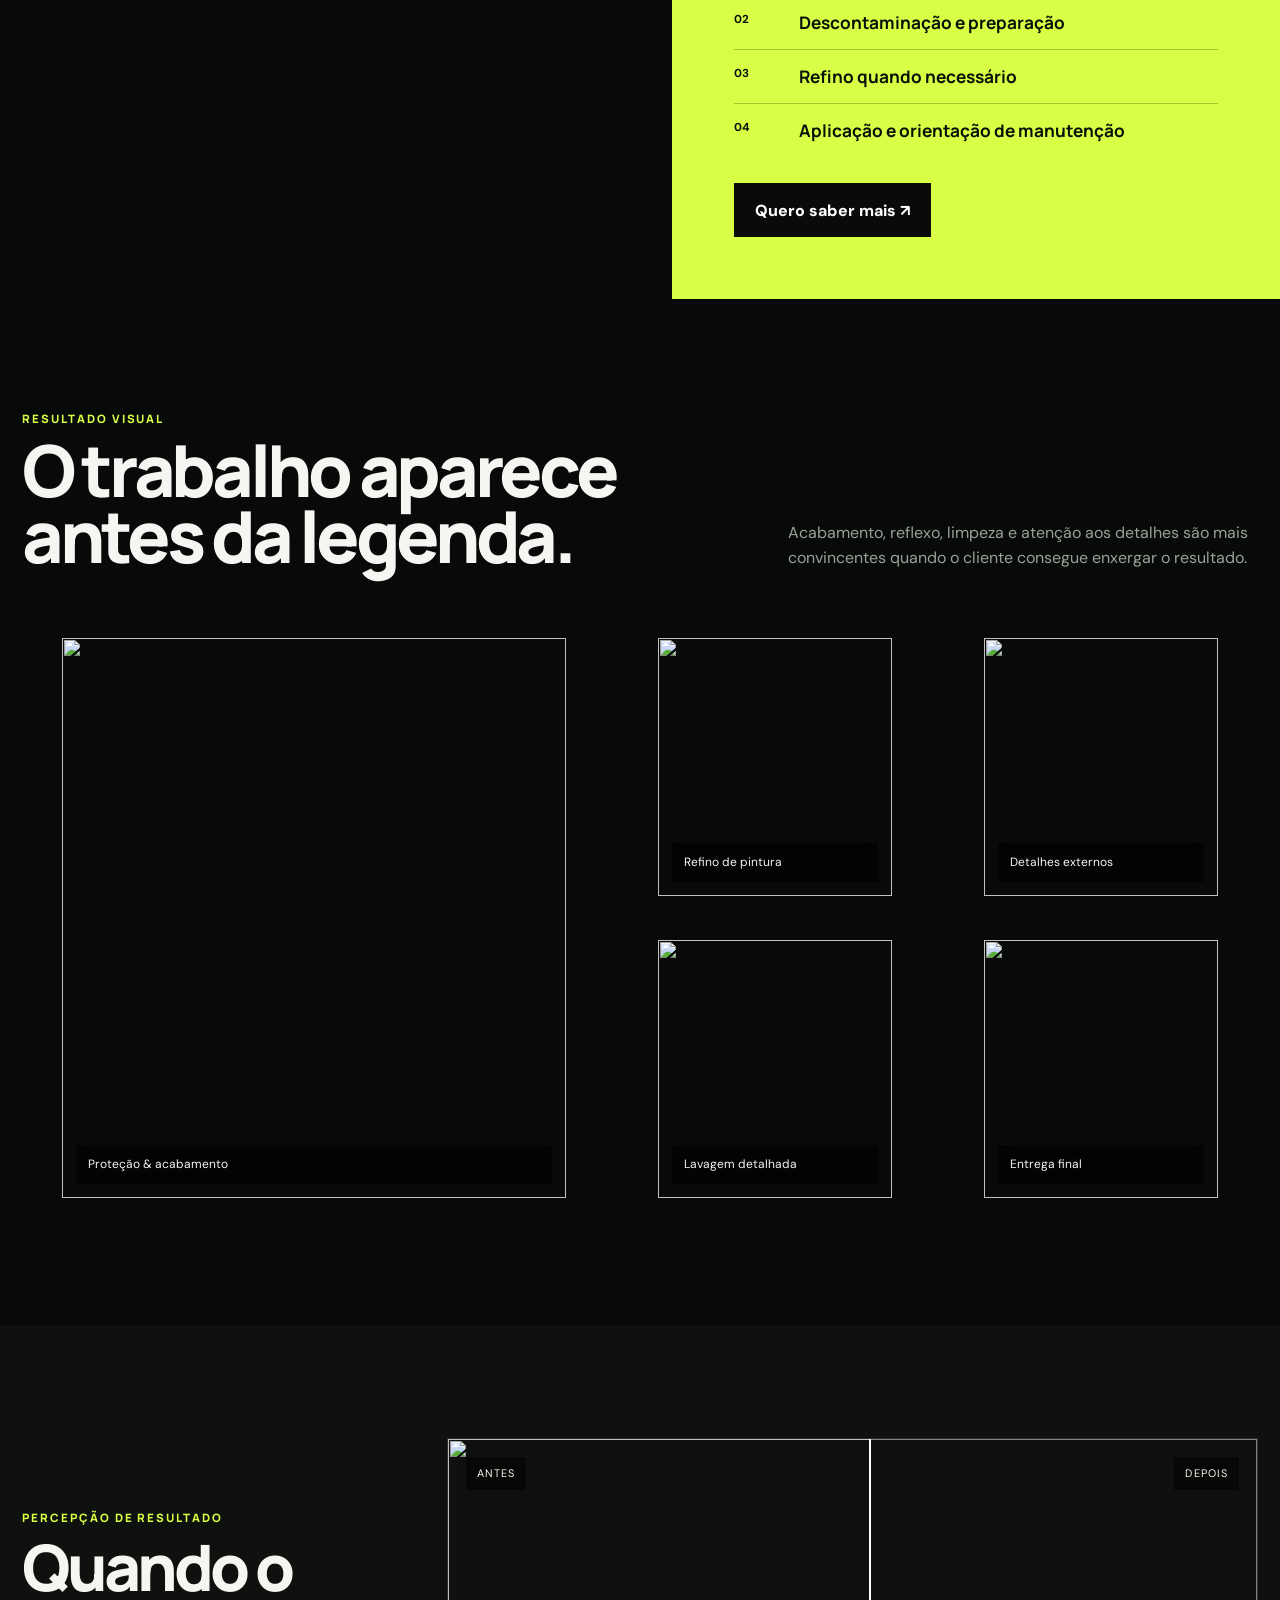
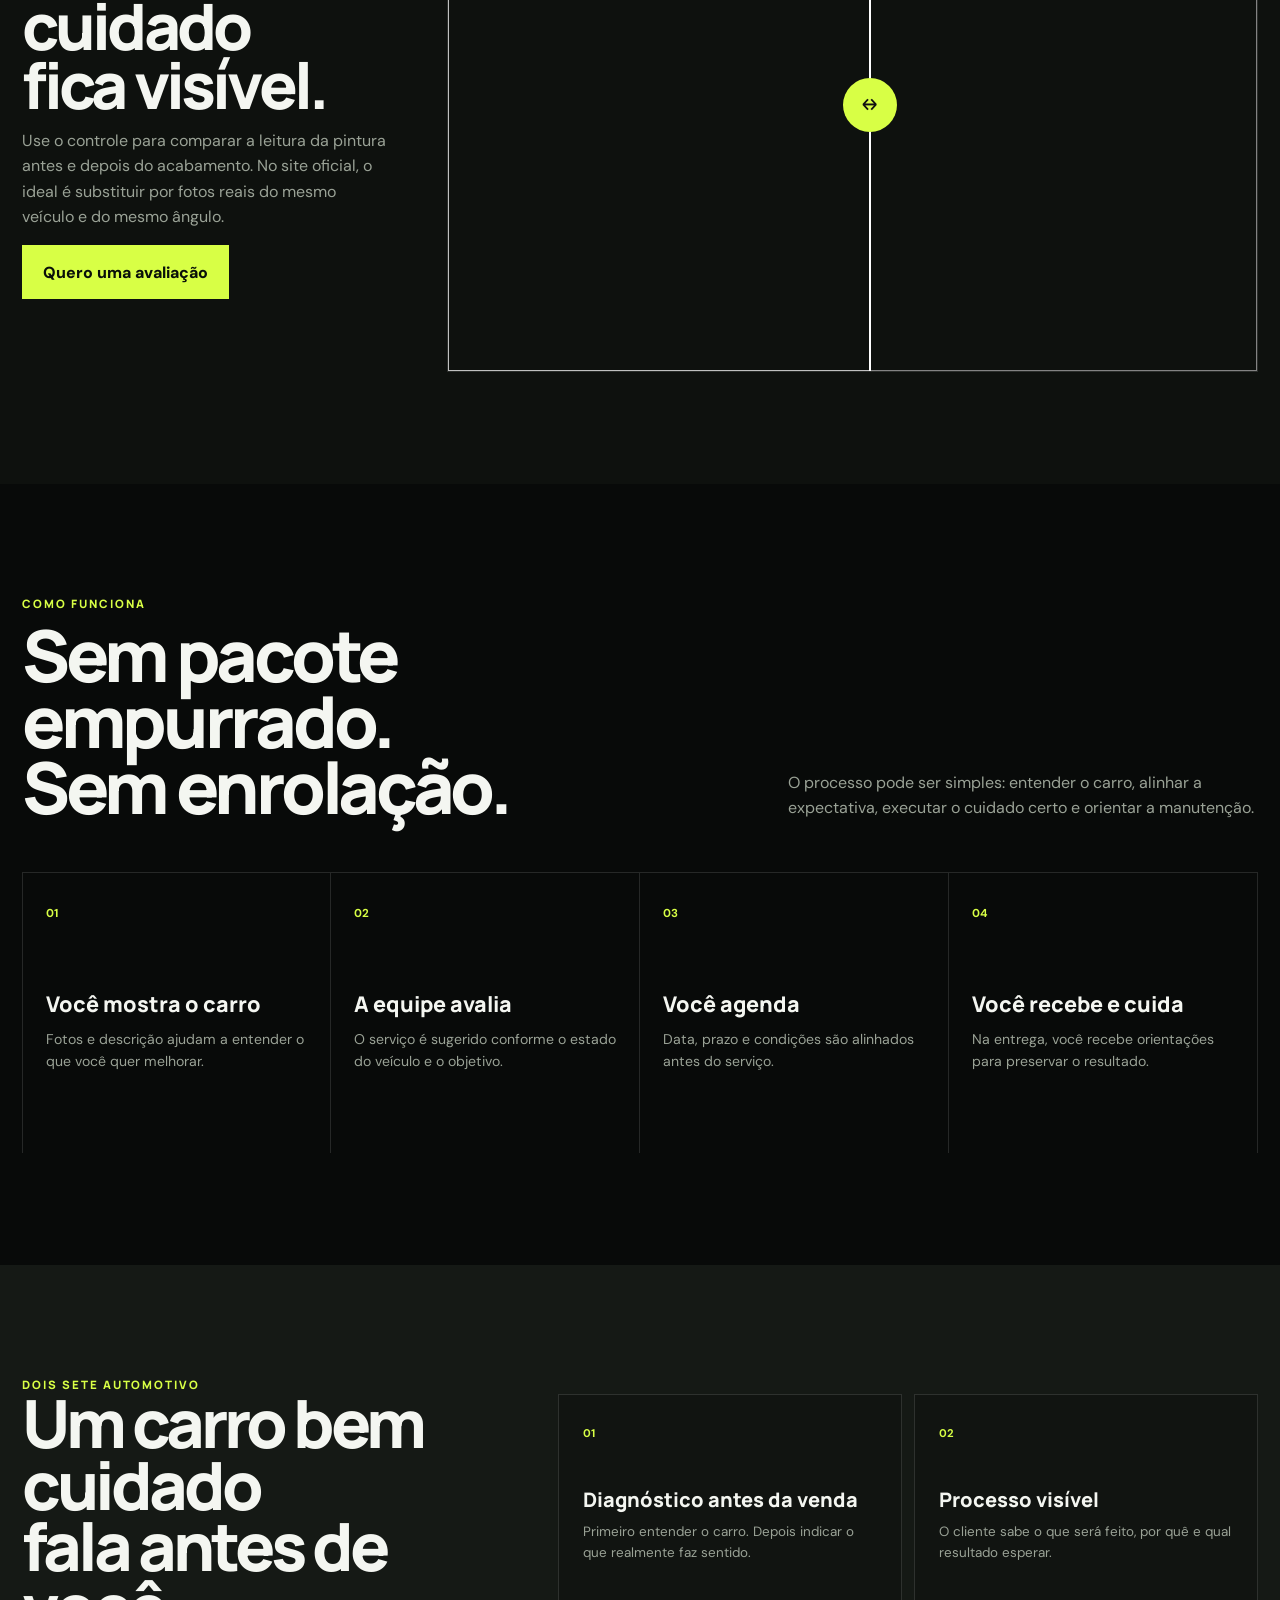
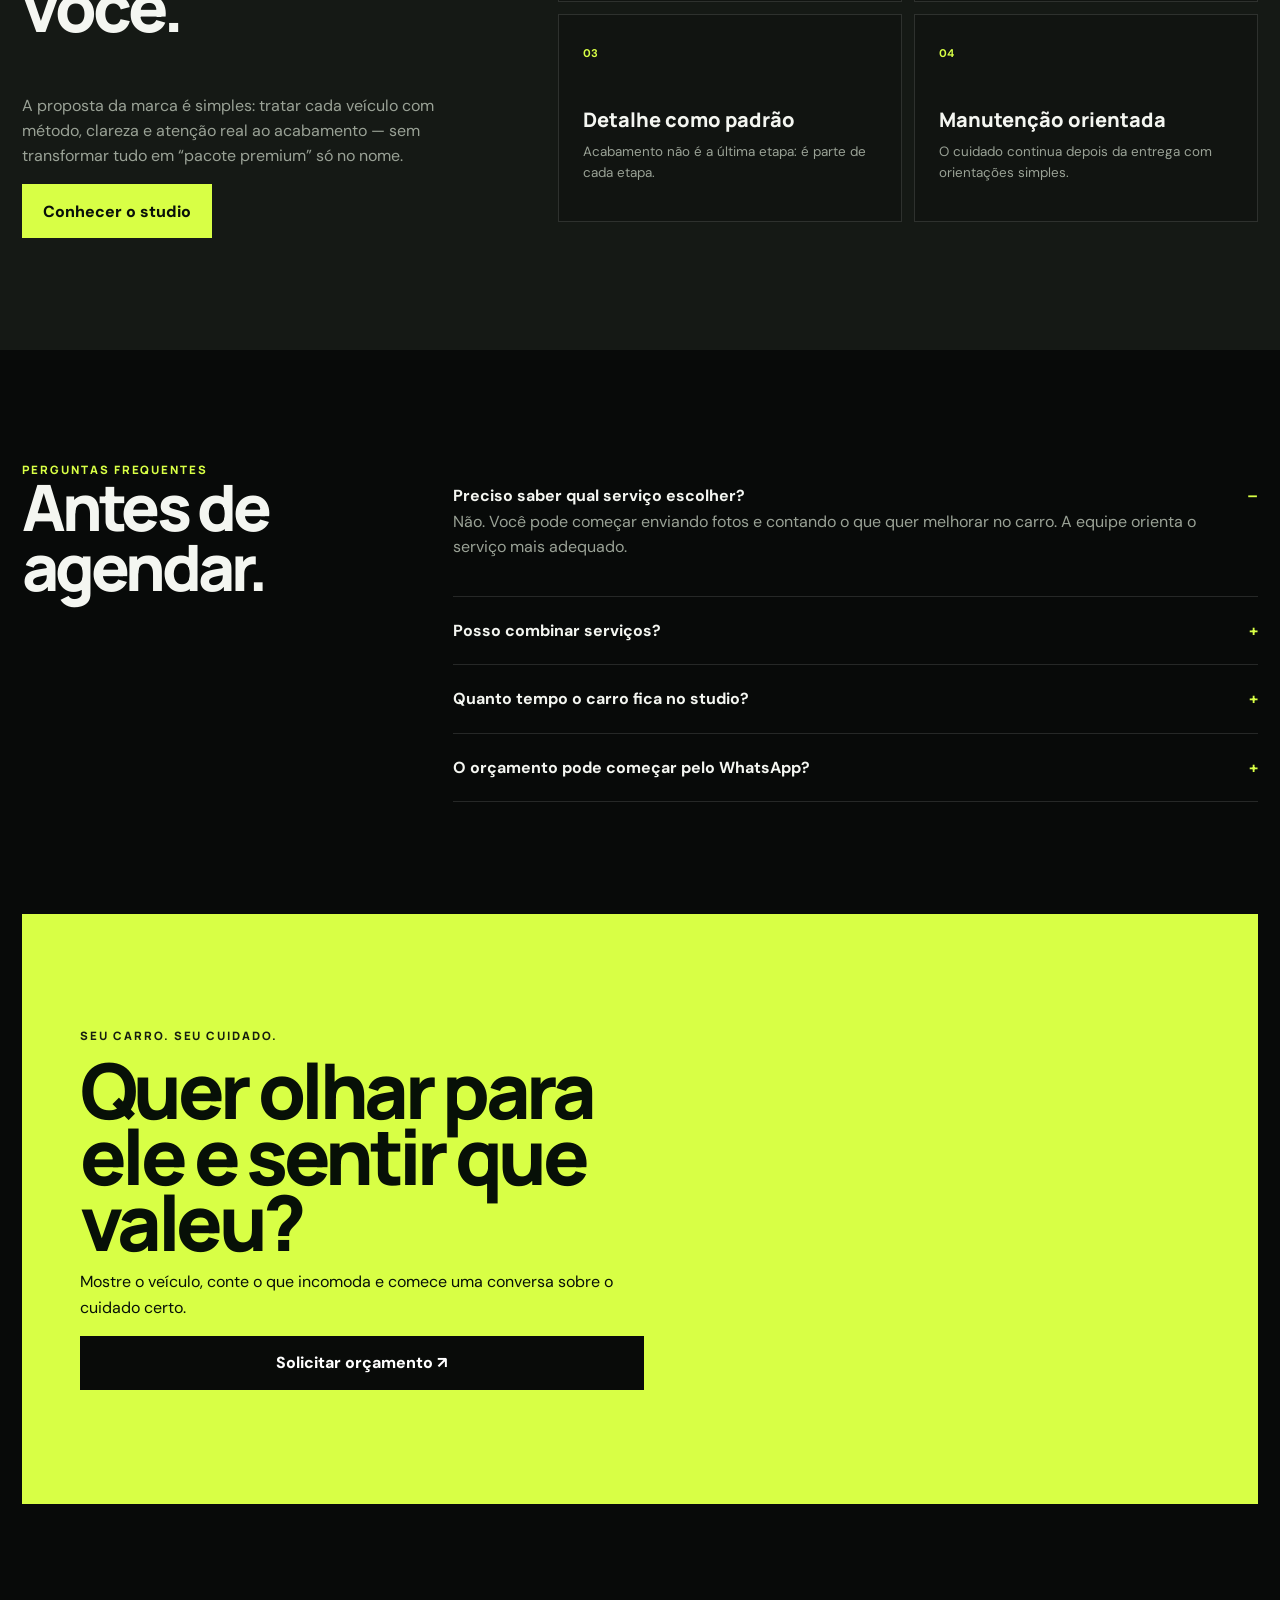
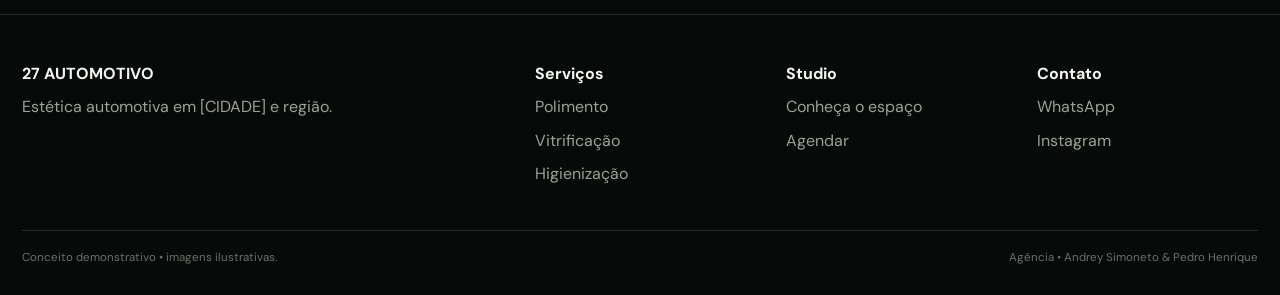
==== commit 4b515302: "Reconstrói homepage Dois Sete para o cliente final" ====
--- a/index.html
+++ b/index.html
@@ -1,19 +1,25 @@
-<!doctype html><html lang="pt-BR"><head><meta charset="utf-8"><meta name="viewport" content="width=device-width,initial-scale=1"><title>Blackline Detail | Estética Automotiva</title><meta name="description" content="Estética automotiva premium, polimento, vitrificação, higienização e lavagem detalhada."><link rel="stylesheet" href="styles.css"></head><body>
-<header class="sitebar"><div class="shell bar"><a class="logo" href="index.html">BLACKLINE<b>.</b>DETAIL</a><nav class="nav"><a href="servicos.html">Serviços</a><a href="#portfolio">Resultados</a><a href="studio.html">O Studio</a><a href="agendar.html">Agendar</a></nav><a class="nav-cta" href="agendar.html">Quero um orçamento</a><button class="menu">☰</button></div></header>
-<main><section class="hero"><div class="hero-bg"></div><div class="shell hero-copy"><div class="eyebrow">Detailing • Proteção • Acabamento</div><h1 class="display">Seu carro<br>merece <span>presença.</span></h1><p class="lead">Cuidado técnico, acabamento minucioso e uma experiência pensada para quem percebe os detalhes.</p><div class="actions"><a class="btn primary" href="agendar.html">Pedir orçamento ↗</a><a class="btn ghost" href="#portfolio">Ver resultados ↓</a></div><div class="hero-stats"><div><strong>01</strong><span>Avaliação do veículo</span></div><div><strong>02</strong><span>Plano de cuidado</span></div><div><strong>03</strong><span>Entrega com acabamento</span></div></div></div><div class="side-label">PREVIEW DEMONSTRATIVO • IDENTIDADE AUTOMOTIVA</div></section>
-<div class="ticker"><div class="ticker-track"><span><i>●</i> POLIMENTO TÉCNICO</span><span><i>●</i> VITRIFICAÇÃO</span><span><i>●</i> HIGIENIZAÇÃO</span><span><i>●</i> LAVAGEM DETALHADA</span><span><i>●</i> PROTEÇÃO INTERNA</span><span><i>●</i> CUIDADO PREMIUM</span><span><i>●</i> POLIMENTO TÉCNICO</span><span><i>●</i> VITRIFICAÇÃO</span><span><i>●</i> HIGIENIZAÇÃO</span><span><i>●</i> LAVAGEM DETALHADA</span><span><i>●</i> PROTEÇÃO INTERNA</span><span><i>●</i> CUIDADO PREMIUM</span></div></div>
-<section class="section"><div class="shell"><div class="section-head reveal"><div><div class="eyebrow">Escolha seu cuidado</div><h2 class="display">Não é só lavar.<br>É preservar.</h2></div><p>Serviços organizados para o cliente entender rapidamente o que cada procedimento resolve e qual resultado pode esperar.</p></div><div class="service-grid">
-<article class="service-card reveal"><img src="https://images.unsplash.com/photo-1489824904134-891ab64532f1?auto=format&fit=crop&w=1400&q=88"><div class="service-copy"><small>01</small><h3>Polimento técnico</h3><p>Correção de marcas, recuperação de brilho e refinamento do acabamento da pintura.</p></div></article>
-<article class="service-card reveal"><img src="https://images.unsplash.com/photo-1492144534655-ae79c964c9d7?auto=format&fit=crop&w=1200&q=88"><div class="service-copy"><small>02</small><h3>Vitrificação</h3><p>Proteção cerâmica para brilho profundo e manutenção mais simples.</p></div></article>
-<article class="service-card reveal"><img src="https://images.unsplash.com/photo-1503736334956-4c8f8e92946d?auto=format&fit=crop&w=1200&q=88"><div class="service-copy"><small>03</small><h3>Higienização</h3><p>Cuidado interno detalhado em tecidos, couro, plásticos e superfícies.</p></div></article>
-<article class="service-card reveal"><img src="https://images.unsplash.com/photo-1549317661-bd32c8ce0db2?auto=format&fit=crop&w=1400&q=88"><div class="service-copy"><small>04</small><h3>Lavagem detalhada</h3><p>Processo seguro, técnico e pensado para reduzir desgaste em cada lavagem.</p></div></article></div></div></section>
-<section class="section" style="background:#0d100c"><div class="shell compare-wrap"><div class="compare-copy reveal"><div class="eyebrow">Antes & Depois</div><h2 class="display">O detalhe muda tudo.</h2><p>Use fotos reais do negócio para mostrar a transformação de forma visual e imediata.</p><a class="btn primary" href="servicos.html">Conhecer os serviços</a></div><div class="compare reveal"><img class="before" src="https://images.unsplash.com/photo-1492144534655-ae79c964c9d7?auto=format&fit=crop&w=1600&q=88"><div class="after-wrap"><img src="https://images.unsplash.com/photo-1492144534655-ae79c964c9d7?auto=format&fit=crop&w=1600&q=98"></div><div class="compare-line"><b>↔</b></div><span class="tag a">ANTES</span><span class="tag b">DEPOIS</span><input id="compareRange" aria-label="Comparar antes e depois" type="range" min="8" max="92" value="52"></div></div></section>
-<section class="section"><div class="shell"><div class="section-head reveal"><div><div class="eyebrow">Pacotes</div><h2 class="display">Escolha pelo objetivo.</h2></div><p>Em vez de jogar uma lista infinita de serviços, a página apresenta caminhos claros para cada perfil de cliente.</p></div><div class="packages">
-<article class="package reveal"><div class="label">START</div><h3>Refresh</h3><p>Para recuperar aparência e sensação de carro bem cuidado.</p><ul><li>Lavagem detalhada</li><li>Limpeza interna</li><li>Acabamento de pneus</li><li>Inspeção visual</li></ul><a class="btn dark" data-wa="Olá! Tenho interesse no pacote Refresh.">Quero esse ↗</a></article>
-<article class="package featured reveal"><div class="label">MAIS ESCOLHIDO</div><h3>Signature</h3><p>Para quem quer brilho, proteção e acabamento completo.</p><ul><li>Higienização completa</li><li>Polimento técnico</li><li>Proteção de pintura</li><li>Finalização premium</li></ul><a class="btn" data-wa="Olá! Tenho interesse no pacote Signature.">Quero esse ↗</a></article>
-<article class="package reveal"><div class="label">PROTECTION</div><h3>Ceramic</h3><p>Para preservar o acabamento e facilitar a manutenção.</p><ul><li>Preparação da pintura</li><li>Refino técnico</li><li>Vitrificação</li><li>Orientação de manutenção</li></ul><a class="btn dark" data-wa="Olá! Tenho interesse no pacote Ceramic.">Quero esse ↗</a></article>
-</div></div></section>
-<section class="section" id="portfolio" style="background:#0d100c"><div class="shell"><div class="section-head reveal"><div><div class="eyebrow">Resultados</div><h2 class="display">Visual que vende<br>antes da conversa.</h2></div><p>A galeria é o principal argumento para um serviço visual como estética automotiva.</p></div><div class="work-grid"><figure class="work reveal"><img src="https://images.unsplash.com/photo-1492144534655-ae79c964c9d7?auto=format&fit=crop&w=1600&q=88"><span>Proteção & acabamento</span></figure><figure class="work reveal"><img src="https://images.unsplash.com/photo-1503736334956-4c8f8e92946d?auto=format&fit=crop&w=1000&q=88"><span>Detalhes externos</span></figure><figure class="work reveal"><img src="https://images.unsplash.com/photo-1489824904134-891ab64532f1?auto=format&fit=crop&w=1000&q=88"><span>Refino de pintura</span></figure><figure class="work reveal"><img src="https://images.unsplash.com/photo-1549317661-bd32c8ce0db2?auto=format&fit=crop&w=1000&q=88"><span>Entrega premium</span></figure><figure class="work reveal"><img src="https://images.unsplash.com/photo-1494976388531-d1058494cdd8?auto=format&fit=crop&w=1000&q=88"><span>Presença renovada</span></figure></div></div></section>
-<section class="section"><div class="shell"><div class="section-head reveal"><div><div class="eyebrow">Como funciona</div><h2 class="display">Do primeiro contato<br>à entrega.</h2></div><p>Um fluxo simples aumenta a confiança e reduz a fricção para agendar.</p></div><div class="process"><article><b>01</b><h3>Envie fotos</h3><p>O cliente mostra o estado do veículo pelo WhatsApp.</p></article><article><b>02</b><h3>Avaliação</h3><p>A equipe orienta o serviço mais adequado.</p></article><article><b>03</b><h3>Agendamento</h3><p>Data e horário são combinados de forma rápida.</p></article><article><b>04</b><h3>Entrega</h3><p>O carro volta com acabamento revisado e orientação de cuidado.</p></article></div></div></section>
-<section class="section" style="padding-top:0"><div class="shell cta-slab reveal"><div class="cta-copy"><div class="eyebrow" style="color:#111">Seu carro. Outro nível.</div><h2 class="display">Quer ver o seu assim?</h2><p>Mostre o veículo, conte o que você quer melhorar e receba uma orientação inicial.</p><a class="btn dark" href="agendar.html">Solicitar orçamento ↗</a></div><div class="cta-img"></div></div></section></main>
-<footer class="footer"><div class="shell"><div class="footgrid"><div><h3>BLACKLINE.DETAIL</h3><p>Estética automotiva premium em [CIDADE] e região.</p></div><div><strong>Navegação</strong><a href="servicos.html">Serviços</a><a href="studio.html">O Studio</a></div><div><strong>Contato</strong><a href="agendar.html">Agendar</a><a data-wa="Olá! Vim pelo site.">WhatsApp</a></div><div><strong>Horários</strong><p>Seg–Sex • 08h–18h</p><p>Sáb • sob agenda</p></div></div><div class="fine"><span>Conceito demonstrativo — dados e imagens ilustrativos.</span><span>Preview criado pela Agência.</span></div></div></footer><script src="app.js"></script></body></html>+<!doctype html><html lang="pt-BR"><head><meta charset="utf-8"><meta name="viewport" content="width=device-width,initial-scale=1"><meta name="description" content="Estética automotiva, proteção e cuidado detalhado para seu veículo."><title>27 Automotivo | Estética & Proteção</title><link rel="stylesheet" href="styles.css"></head><body>
+<header class="header"><div class="shell header-inner"><a class="brand" href="index.html"><span class="brand-mark">27</span><span class="brand-copy"><strong>AUTOMOTIVO</strong><small>ESTÉTICA • PROTEÇÃO • CUIDADO</small></span></a><nav class="nav"><a href="#objetivos">Soluções</a><a href="servicos.html">Serviços</a><a href="#resultados">Resultados</a><a href="studio.html">O Studio</a><a href="agendar.html">Agendar</a></nav><a class="header-cta" href="agendar.html">Pedir orçamento</a><button class="menu" aria-label="Abrir menu">☰</button></div></header>
+<main>
+<section class="hero"><div class="hero-media"></div><div class="shell hero-content"><div class="kicker">DOIS SETE AUTOMOTIVO • [CIDADE]</div><h1 class="display">Cuidado que<br>muda a <span>presença.</span></h1><p class="hero-lead">Estética automotiva para quem quer preservar, recuperar e valorizar o carro com atenção aos detalhes — por dentro e por fora.</p><div class="actions"><a class="button button-acid" href="agendar.html">Quero cuidar do meu carro ↗</a><a class="button button-outline" href="#resultados">Ver resultados ↓</a></div><div class="hero-tags"><span>Atendimento com hora marcada</span><span>Orçamento inicial pelo WhatsApp</span><span>Serviços personalizados</span></div></div><aside class="hero-card"><small>Não sabe qual serviço escolher?</small><strong>Mostre o carro. A gente orienta.</strong><p>Envie fotos, conte o que incomoda e comece por uma avaliação do que faz sentido fazer.</p></aside></section>
+<div class="ticker"><div class="ticker-track"><span><i>●</i> POLIMENTO TÉCNICO</span><span><i>●</i> VITRIFICAÇÃO</span><span><i>●</i> HIGIENIZAÇÃO INTERNA</span><span><i>●</i> LAVAGEM DETALHADA</span><span><i>●</i> PROTEÇÃO DE PINTURA</span><span><i>●</i> REVITALIZAÇÃO</span><span><i>●</i> POLIMENTO TÉCNICO</span><span><i>●</i> VITRIFICAÇÃO</span><span><i>●</i> HIGIENIZAÇÃO INTERNA</span><span><i>●</i> LAVAGEM DETALHADA</span><span><i>●</i> PROTEÇÃO DE PINTURA</span><span><i>●</i> REVITALIZAÇÃO</span></div></div>
+
+<section class="section" id="objetivos"><div class="shell"><div class="heading reveal"><div><div class="kicker">Comece pelo objetivo</div><h2 class="display">O que você quer<br>ver diferente?</h2></div><p>Nem todo carro precisa do mesmo pacote. A melhor experiência começa mostrando ao cliente o caminho pelo resultado que ele procura.</p></div><div class="goal-grid"><article class="goal reveal"><img src="https://images.unsplash.com/photo-1489824904134-891ab64532f1?auto=format&fit=crop&w=1200&q=88"><div class="goal-copy"><small>01 • RECUPERAR</small><h3>Quero o brilho de volta.</h3><p>Para pintura opaca, marcas leves e acabamento que perdeu presença.</p><a href="servicos.html">Ver polimento e refino ↗</a></div></article><article class="goal reveal"><img src="https://images.unsplash.com/photo-1492144534655-ae79c964c9d7?auto=format&fit=crop&w=1200&q=88"><div class="goal-copy"><small>02 • PROTEGER</small><h3>Quero preservar melhor.</h3><p>Para quem quer proteção, facilidade na manutenção e acabamento mais duradouro.</p><a href="servicos.html">Ver proteção e vitrificação ↗</a></div></article><article class="goal reveal"><img src="https://images.unsplash.com/photo-1503736334956-4c8f8e92946d?auto=format&fit=crop&w=1200&q=88"><div class="goal-copy"><small>03 • RENOVAR</small><h3>Quero sentir o interior novo.</h3><p>Para sujeira acumulada, odores, tecidos e superfícies que pedem cuidado.</p><a href="servicos.html">Ver higienização ↗</a></div></article></div></div></section>
+
+<section class="services section"><div class="shell"><div class="heading reveal"><div><div class="kicker">Serviços principais</div><h2 class="display">Detalhe não é extra.<br>É o serviço.</h2></div><p>Uma apresentação direta ajuda o cliente a entender o que cada procedimento resolve e quando ele faz sentido.</p></div><div class="service-grid"><article class="service reveal"><b>01</b><div><h3>Polimento técnico</h3><p>Correção e refino de marcas para recuperar profundidade, reflexo e acabamento da pintura.</p></div><a href="servicos.html">Saiba mais ↗</a></article><article class="service reveal"><b>02</b><div><h3>Vitrificação</h3><p>Preparação de superfície e proteção cerâmica para preservar o acabamento por mais tempo.</p></div><a href="servicos.html">Saiba mais ↗</a></article><article class="service reveal"><b>03</b><div><h3>Higienização interna</h3><p>Limpeza cuidadosa de bancos, carpetes, plásticos, couro e áreas de contato.</p></div><a href="servicos.html">Saiba mais ↗</a></article><article class="service reveal"><b>04</b><div><h3>Lavagem detalhada</h3><p>Processo de lavagem com foco em segurança das superfícies e acabamento final.</p></div><a href="servicos.html">Saiba mais ↗</a></article></div></div></section>
+
+<section class="focus"><div class="focus-photo"></div><div class="focus-copy"><div class="kicker">Proteção de pintura</div><h2 class="display">Brilho chama atenção.<br>Proteção mantém.</h2><p>A diferença de um serviço premium aparece no preparo. Antes da proteção, a superfície precisa ser avaliada, limpa e preparada para receber o produto corretamente.</p><div class="focus-list"><div><b>01</b><strong>Inspeção do estado da pintura</strong></div><div><b>02</b><strong>Descontaminação e preparação</strong></div><div><b>03</b><strong>Refino quando necessário</strong></div><div><b>04</b><strong>Aplicação e orientação de manutenção</strong></div></div><a class="button button-dark" data-wa="Olá! Quero saber mais sobre proteção de pintura e vitrificação.">Quero saber mais ↗</a></div></section>
+
+<section class="section" id="resultados"><div class="shell"><div class="heading reveal"><div><div class="kicker">Resultado visual</div><h2 class="display">O trabalho aparece<br>antes da legenda.</h2></div><p>Acabamento, reflexo, limpeza e atenção aos detalhes são mais convincentes quando o cliente consegue enxergar o resultado.</p></div><div class="gallery"><figure class="shot reveal"><img src="https://images.unsplash.com/photo-1492144534655-ae79c964c9d7?auto=format&fit=crop&w=1500&q=90"><span>Proteção & acabamento</span></figure><figure class="shot reveal"><img src="https://images.unsplash.com/photo-1489824904134-891ab64532f1?auto=format&fit=crop&w=1000&q=88"><span>Refino de pintura</span></figure><figure class="shot reveal"><img src="https://images.unsplash.com/photo-1503736334956-4c8f8e92946d?auto=format&fit=crop&w=1000&q=88"><span>Detalhes externos</span></figure><figure class="shot reveal"><img src="https://images.unsplash.com/photo-1549317661-bd32c8ce0db2?auto=format&fit=crop&w=1000&q=88"><span>Lavagem detalhada</span></figure><figure class="shot reveal"><img src="https://images.unsplash.com/photo-1494976388531-d1058494cdd8?auto=format&fit=crop&w=1000&q=88"><span>Entrega final</span></figure></div></div></section>
+
+<section class="compare-section section"><div class="shell compare-wrap"><div class="compare-copy reveal"><div class="kicker">Percepção de resultado</div><h2 class="display">Quando o cuidado<br>fica visível.</h2><p>Use o controle para comparar a leitura da pintura antes e depois do acabamento. No site oficial, o ideal é substituir por fotos reais do mesmo veículo e do mesmo ângulo.</p><a class="button button-acid" href="agendar.html">Quero uma avaliação</a></div><div class="compare reveal"><img class="before" src="https://images.unsplash.com/photo-1492144534655-ae79c964c9d7?auto=format&fit=crop&w=1600&q=82"><div class="after-wrap"><img src="https://images.unsplash.com/photo-1492144534655-ae79c964c9d7?auto=format&fit=crop&w=1600&q=98"></div><div class="compare-line"><b>↔</b></div><span class="compare-label left">ANTES</span><span class="compare-label right">DEPOIS</span><input id="compareRange" type="range" min="8" max="92" value="52" aria-label="Comparar antes e depois"></div></div></section>
+
+<section class="section"><div class="shell"><div class="heading reveal"><div><div class="kicker">Como funciona</div><h2 class="display">Sem pacote empurrado.<br>Sem enrolação.</h2></div><p>O processo pode ser simples: entender o carro, alinhar a expectativa, executar o cuidado certo e orientar a manutenção.</p></div><div class="process"><article><b>01</b><h3>Você mostra o carro</h3><p>Fotos e descrição ajudam a entender o que você quer melhorar.</p></article><article><b>02</b><h3>A equipe avalia</h3><p>O serviço é sugerido conforme o estado do veículo e o objetivo.</p></article><article><b>03</b><h3>Você agenda</h3><p>Data, prazo e condições são alinhados antes do serviço.</p></article><article><b>04</b><h3>Você recebe e cuida</h3><p>Na entrega, você recebe orientações para preservar o resultado.</p></article></div></div></section>
+
+<section class="principles section"><div class="shell principle-grid"><div class="principle-copy reveal"><div class="kicker">Dois Sete Automotivo</div><h2 class="display">Um carro bem cuidado<br>fala antes de você.</h2><p>A proposta da marca é simples: tratar cada veículo com método, clareza e atenção real ao acabamento — sem transformar tudo em “pacote premium” só no nome.</p><a class="button button-acid" href="studio.html">Conhecer o studio</a></div><div class="principle-list"><article class="principle reveal"><b>01</b><h3>Diagnóstico antes da venda</h3><p>Primeiro entender o carro. Depois indicar o que realmente faz sentido.</p></article><article class="principle reveal"><b>02</b><h3>Processo visível</h3><p>O cliente sabe o que será feito, por quê e qual resultado esperar.</p></article><article class="principle reveal"><b>03</b><h3>Detalhe como padrão</h3><p>Acabamento não é a última etapa: é parte de cada etapa.</p></article><article class="principle reveal"><b>04</b><h3>Manutenção orientada</h3><p>O cuidado continua depois da entrega com orientações simples.</p></article></div></div></section>
+
+<section class="section"><div class="shell faq"><div><div class="kicker">Perguntas frequentes</div><h2 class="display">Antes de agendar.</h2></div><div><details open><summary>Preciso saber qual serviço escolher?</summary><p>Não. Você pode começar enviando fotos e contando o que quer melhorar no carro. A equipe orienta o serviço mais adequado.</p></details><details><summary>Posso combinar serviços?</summary><p>Sim. Dependendo do objetivo, é possível combinar cuidados internos, externos e proteção.</p></details><details><summary>Quanto tempo o carro fica no studio?</summary><p>Depende do serviço e do estado do veículo. O prazo deve ser alinhado antes do agendamento.</p></details><details><summary>O orçamento pode começar pelo WhatsApp?</summary><p>Sim. Fotos e algumas informações já ajudam a preparar uma orientação inicial.</p></details></div></div></section>
+
+<section class="final"><div class="shell final-box reveal"><div class="final-copy"><div class="kicker" style="color:#17200f">Seu carro. Seu cuidado.</div><h2 class="display">Quer olhar para ele e sentir que valeu?</h2><p>Mostre o veículo, conte o que incomoda e comece uma conversa sobre o cuidado certo.</p><a class="button button-dark" href="agendar.html">Solicitar orçamento ↗</a></div><div class="final-photo"></div></div></section>
+</main>
+<footer class="footer"><div class="shell"><div class="footgrid"><div><strong>27 AUTOMOTIVO</strong><p>Estética automotiva em [CIDADE] e região.</p></div><div><strong>Serviços</strong><a href="servicos.html">Polimento</a><a href="servicos.html">Vitrificação</a><a href="servicos.html">Higienização</a></div><div><strong>Studio</strong><a href="studio.html">Conheça o espaço</a><a href="agendar.html">Agendar</a></div><div><strong>Contato</strong><a data-wa="Olá! Vim pelo site da Dois Sete Automotivo e gostaria de pedir um orçamento.">WhatsApp</a><a href="#">Instagram</a></div></div><div class="fine"><span>Conceito demonstrativo • imagens ilustrativas.</span><span>Agência • Andrey Simoneto & Pedro Henrique</span></div></div></footer><script src="app.js"></script></body></html>
--- a/styles.css
+++ b/styles.css
@@ -1,6 +1,14 @@
-@import url('https://fonts.googleapis.com/css2?family=Archivo+Black&family=DM+Sans:wght@400;500;600;700&display=swap');
-:root{--lime:#c9ff38;--orange:#ff6038;--ink:#080a08;--panel:#10130f;--panel2:#171a16;--text:#f5f7f0;--muted:#9da598;--line:rgba(255,255,255,.12);--max:1240px}
-*{box-sizing:border-box}html{scroll-behavior:smooth}body{margin:0;background:var(--ink);color:var(--text);font:16px/1.55 "DM Sans",sans-serif;overflow-x:hidden}body.alt{--lime:#ff6038;--orange:#c9ff38}a{text-decoration:none;color:inherit}img{display:block;width:100%}button,input,select,textarea{font:inherit}.shell{width:min(var(--max),calc(100% - 44px));margin:auto}.eyebrow{font-size:.72rem;font-weight:800;letter-spacing:.18em;text-transform:uppercase;color:var(--lime)}.display{font-family:"Archivo Black",sans-serif;text-transform:uppercase;letter-spacing:-.045em}.sitebar{position:fixed;z-index:100;inset:0 0 auto;color:white;transition:.3s}.sitebar.scrolled{background:rgba(8,10,8,.86);backdrop-filter:blur(18px);border-bottom:1px solid var(--line)}.bar{height:86px;display:flex;align-items:center;gap:30px}.logo{font-family:"Archivo Black";font-size:1.05rem;letter-spacing:.02em}.logo b{color:var(--lime)}.nav{display:flex;gap:28px;margin-left:auto;color:#d2d6ce;font-size:.84rem}.nav a:hover{color:var(--lime)}.nav-cta{padding:12px 17px;background:var(--lime);color:#071008;font-weight:800;border-radius:999px}.menu{display:none;margin-left:auto;width:44px;height:44px;border:1px solid var(--line);background:#111;color:white;border-radius:50%}.hero{min-height:100svh;position:relative;display:grid;align-items:end;overflow:hidden}.hero-bg{position:absolute;inset:0;background:url('https://images.unsplash.com/photo-1503376780353-7e6692767b70?auto=format&fit=crop&w=2200&q=88') center 58%/cover}.hero-bg:after{content:"";position:absolute;inset:0;background:linear-gradient(90deg,rgba(2,3,2,.84),rgba(2,3,2,.2) 58%),linear-gradient(0deg,rgba(3,4,3,.9),transparent 50%)}.hero-copy{position:relative;z-index:2;padding:170px 0 86px}.hero h1{max-width:980px;font-size:clamp(4rem,9vw,8.6rem);line-height:.82;margin:18px 0 28px}.hero h1 span{color:var(--lime)}.lead{max-width:660px;color:#ccd2c8;font-size:1.1rem}.actions{display:flex;gap:12px;flex-wrap:wrap;margin-top:30px}.btn{display:inline-flex;align-items:center;justify-content:center;min-height:54px;padding:0 20px;border:1px solid var(--line);font-weight:800;cursor:pointer;transition:.25s}.btn.primary{background:var(--lime);color:#071007;border-color:var(--lime)}.btn.dark{background:#0c0e0b;color:white}.btn.ghost{background:rgba(10,10,10,.22);backdrop-filter:blur(12px);color:white}.btn:hover{transform:translateY(-3px)}.hero-stats{display:grid;grid-template-columns:repeat(3,1fr);max-width:650px;margin-top:65px;border-top:1px solid rgba(255,255,255,.35)}.hero-stats div{padding:18px 18px 0 0}.hero-stats strong{display:block;font-size:1.45rem}.hero-stats span{font-size:.76rem;color:#b7bdb4}.side-label{position:absolute;z-index:2;right:22px;top:50%;writing-mode:vertical-rl;transform:translateY(-50%);font-size:.67rem;letter-spacing:.17em;color:#d9ded5}.ticker{overflow:hidden;border-block:1px solid var(--line);background:#0c0f0c}.ticker-track{display:flex;width:max-content;gap:44px;padding:17px 0;animation:run 22s linear infinite}.ticker span{font-family:"Archivo Black";font-size:.78rem;text-transform:uppercase;white-space:nowrap}.ticker i{color:var(--lime);font-style:normal}@keyframes run{to{transform:translateX(-50%)}}.section{padding:110px 0}.section-head{display:grid;grid-template-columns:1fr .55fr;gap:60px;align-items:end;margin-bottom:55px}.section h2{font-size:clamp(3rem,6vw,6rem);line-height:.88;margin:12px 0 0}.section-head p{color:var(--muted);margin:0}.service-grid{display:grid;grid-template-columns:repeat(12,1fr);gap:14px}.service-card{position:relative;overflow:hidden;min-height:360px;background:var(--panel);border:1px solid var(--line)}.service-card:nth-child(1){grid-column:span 7}.service-card:nth-child(2){grid-column:span 5}.service-card:nth-child(3){grid-column:span 5}.service-card:nth-child(4){grid-column:span 7}.service-card img{position:absolute;inset:0;height:100%;object-fit:cover;filter:saturate(.8);transition:.6s}.service-card:after{content:"";position:absolute;inset:0;background:linear-gradient(0deg,rgba(5,6,5,.88),transparent 70%)}.service-card:hover img{transform:scale(1.04);filter:saturate(1.05)}.service-copy{position:absolute;z-index:2;inset:auto 24px 24px}.service-copy small{color:var(--lime);font-weight:800}.service-copy h3{font-family:"Archivo Black";font-size:2rem;text-transform:uppercase;margin:7px 0}.service-copy p{max-width:500px;color:#c6ccc1;margin:0}.compare-wrap{display:grid;grid-template-columns:.46fr 1fr;gap:55px;align-items:center}.compare-copy h2{font-size:clamp(3rem,5vw,5.5rem)}.compare-copy p{color:var(--muted)}.compare{position:relative;aspect-ratio:1.5;overflow:hidden;cursor:ew-resize;border:1px solid var(--line)}.compare img{position:absolute;inset:0;height:100%;object-fit:cover}.before{filter:grayscale(.45) brightness(.72)}.after-wrap{position:absolute;inset:0;width:52%;overflow:hidden}.after-wrap img{width:calc(100vw);max-width:none}.compare-line{position:absolute;top:0;bottom:0;left:52%;width:2px;background:white}.compare-line b{position:absolute;top:50%;left:50%;width:54px;height:54px;border-radius:50%;display:grid;place-items:center;background:var(--lime);color:#111;transform:translate(-50%,-50%)}.compare input{position:absolute;inset:0;width:100%;height:100%;opacity:0;cursor:ew-resize}.compare .tag{position:absolute;top:18px;padding:8px 11px;background:rgba(0,0,0,.56);font-size:.7rem;letter-spacing:.12em}.tag.a{left:18px}.tag.b{right:18px}.packages{display:grid;grid-template-columns:repeat(3,1fr);gap:14px}.package{padding:30px;background:var(--panel);border:1px solid var(--line);position:relative}.package.featured{background:var(--lime);color:#081007}.package .label{font-size:.68rem;letter-spacing:.16em;font-weight:800}.package h3{font-size:2rem;margin:28px 0 10px}.package ul{list-style:none;padding:0;margin:24px 0}.package li{padding:10px 0;border-top:1px solid currentColor;opacity:.76}.package .btn{margin-top:14px}.featured .btn{background:#0a0c09;color:white}.work-grid{display:grid;grid-template-columns:1.3fr .7fr .7fr;grid-auto-rows:270px;gap:12px}.work{position:relative;overflow:hidden}.work:first-child{grid-row:span 2}.work img{height:100%;object-fit:cover;transition:.5s}.work:hover img{transform:scale(1.045)}.work span{position:absolute;inset:auto 14px 14px;background:rgba(5,5,5,.62);backdrop-filter:blur(10px);padding:11px 13px;font-size:.78rem}.process{display:grid;grid-template-columns:repeat(4,1fr);border-top:1px solid var(--line)}.process article{min-height:260px;padding:26px 22px;border-right:1px solid var(--line)}.process article:first-child{border-left:1px solid var(--line)}.process b{color:var(--lime);font-size:.74rem}.process h3{font-size:1.35rem;margin:65px 0 10px}.process p{color:var(--muted);font-size:.9rem}.cta-slab{display:grid;grid-template-columns:1.1fr .9fr;min-height:570px;background:var(--lime);color:#071007}.cta-copy{padding:60px;display:flex;flex-direction:column;justify-content:center}.cta-copy h2{font-size:clamp(3.5rem,6vw,6.2rem);line-height:.85}.cta-copy p{max-width:570px}.cta-img{background:url('https://images.unsplash.com/photo-1492144534655-ae79c964c9d7?auto=format&fit=crop&w=1500&q=88') center/cover}.faq{display:grid;grid-template-columns:.55fr 1fr;gap:70px}.faq h2{font-size:clamp(3rem,5vw,5rem)}details{border-bottom:1px solid var(--line);padding:22px 0}summary{cursor:pointer;font-weight:800;display:flex;justify-content:space-between;list-style:none}summary:after{content:"+";color:var(--lime)}details[open] summary:after{content:"–"}details p{color:var(--muted);padding-right:50px}.footer{padding:45px 0 30px;border-top:1px solid var(--line)}.footgrid{display:grid;grid-template-columns:1.1fr repeat(3,.55fr);gap:30px}.footer h3{font-family:"Archivo Black";font-size:1.4rem}.footer a,.footer p{display:block;color:var(--muted);margin:8px 0}.fine{margin-top:40px;padding-top:18px;border-top:1px solid var(--line);font-size:.72rem;color:#687064;display:flex;justify-content:space-between;gap:15px}.reveal{opacity:0;transform:translateY(24px);transition:.7s}.reveal.visible{opacity:1;transform:none}
-.page-hero{padding:160px 0 80px;background:linear-gradient(135deg,#11160e,#070907)}.page-hero h1{font-size:clamp(4rem,8vw,8rem);line-height:.85;margin:16px 0}.page-hero p{max-width:650px;color:var(--muted);font-size:1.1rem}.service-list{display:grid;gap:2px}.service-row{display:grid;grid-template-columns:90px 1fr .7fr auto;gap:24px;align-items:center;padding:28px;border:1px solid var(--line);background:var(--panel)}.service-row b{color:var(--lime)}.service-row h3{font-family:"Archivo Black";text-transform:uppercase;margin:0}.service-row p{color:var(--muted);margin:0}.studio-hero{min-height:78svh;background:url('https://images.unsplash.com/photo-1489824904134-891ab64532f1?auto=format&fit=crop&w=2200&q=88') center/cover;display:grid;align-items:end}.studio-hero .inner{padding:150px 0 70px}.studio-hero h1{font-size:clamp(4rem,8vw,8rem);max-width:850px;line-height:.85}.booking{display:grid;grid-template-columns:.8fr 1.2fr;gap:50px}.book-form{background:var(--panel);border:1px solid var(--line);padding:34px}.field{display:grid;gap:8px;margin-bottom:16px}.field label{font-size:.78rem;color:var(--muted)}.field input,.field select,.field textarea{width:100%;padding:14px;background:#090b09;border:1px solid var(--line);color:white}.field textarea{min-height:120px;resize:vertical}.booking-aside{padding:24px 0}.booking-aside h2{font-size:clamp(3rem,5vw,5rem)}.bullet{padding:18px 0;border-top:1px solid var(--line);display:flex;gap:16px}.bullet b{color:var(--lime)}
-.alt-hero{padding:150px 0 40px}.alt-hero .giant{font-size:clamp(5rem,12vw,12rem);line-height:.76;margin:20px 0;max-width:1100px}.alt-photo{height:560px;background:url('https://images.unsplash.com/photo-1492144534655-ae79c964c9d7?auto=format&fit=crop&w=2200&q=88') center/cover;position:relative}.alt-photo:after{content:"";position:absolute;inset:0;border:20px solid var(--ink);pointer-events:none}.alt-number{display:grid;grid-template-columns:repeat(3,1fr);gap:0;border-block:1px solid var(--line)}.alt-number div{padding:30px;border-right:1px solid var(--line)}.alt-number strong{font:3rem "Archivo Black";color:var(--orange)}.alt-number span{display:block;color:var(--muted)}
-@media(max-width:960px){.nav{position:fixed;display:none;inset:76px 14px auto;background:#0d100c;border:1px solid var(--line);padding:20px;flex-direction:column}.nav.open{display:flex}.menu{display:block}.nav-cta{display:none}.section-head,.compare-wrap,.faq,.booking{grid-template-columns:1fr}.service-grid{display:grid;grid-template-columns:1fr}.service-card:nth-child(n){grid-column:auto}.packages,.process{grid-template-columns:1fr 1fr}.work-grid{grid-template-columns:1fr 1fr}.work:first-child{grid-column:1/3;grid-row:auto}.cta-slab{grid-template-columns:1fr}.cta-img{min-height:380px}.footgrid{grid-template-columns:1fr 1fr}.service-row{grid-template-columns:60px 1fr}.service-row p,.service-row .btn{grid-column:2}.alt-number{grid-template-columns:1fr}}@media(max-width:620px){.shell{width:min(100% - 28px,var(--max))}.hero h1{font-size:3.75rem}.hero-stats{grid-template-columns:1fr;gap:12px}.section{padding:76px 0}.packages,.process,.work-grid{grid-template-columns:1fr}.work:first-child{grid-column:auto}.cta-copy{padding:36px 24px}.footgrid{grid-template-columns:1fr}.fine{flex-direction:column}.page-hero h1,.studio-hero h1{font-size:3.8rem}.alt-photo{height:380px}}
+@import url('https://fonts.googleapis.com/css2?family=DM+Sans:wght@400;500;600;700&family=Manrope:wght@500;600;700;800&display=swap');
+:root{--acid:#d8ff45;--orange:#ff6a38;--ink:#080a09;--panel:#101310;--panel2:#151915;--text:#f4f6f1;--muted:#9aa296;--line:rgba(255,255,255,.12);--max:1240px}
+*{box-sizing:border-box}html{scroll-behavior:smooth}body{margin:0;background:var(--ink);color:var(--text);font:16px/1.58 "DM Sans",sans-serif;overflow-x:hidden}a{text-decoration:none;color:inherit}img{display:block;width:100%}button,input,select,textarea{font:inherit}.shell{width:min(var(--max),calc(100% - 44px));margin:auto}.section{padding:112px 0}.kicker{font:800 .72rem "Manrope";letter-spacing:.17em;text-transform:uppercase;color:var(--acid)}h1,h2,h3,p{margin-top:0}.display{font-family:"Manrope",sans-serif;font-weight:800;letter-spacing:-.06em}.button{display:inline-flex;align-items:center;justify-content:center;gap:10px;min-height:54px;padding:0 20px;border:1px solid transparent;font-weight:800;transition:.25s;cursor:pointer}.button:hover{transform:translateY(-3px)}.button-acid{background:var(--acid);color:#091009}.button-outline{border-color:rgba(255,255,255,.3);color:#fff;background:rgba(255,255,255,.04);backdrop-filter:blur(10px)}.button-dark{background:#090b09;color:#fff}.header{position:fixed;z-index:100;inset:0 0 auto;transition:.3s}.header.scrolled{background:rgba(8,10,9,.9);backdrop-filter:blur(18px);border-bottom:1px solid var(--line)}.header-inner{height:84px;display:flex;align-items:center;gap:28px}.brand{display:flex;align-items:center;gap:11px}.brand-mark{display:grid;place-items:center;width:41px;height:41px;border:1px solid rgba(255,255,255,.2);font:800 1.1rem "Manrope";letter-spacing:-.04em}.brand-copy strong{display:block;font:800 .88rem "Manrope";letter-spacing:.16em}.brand-copy small{display:block;color:#8d958b;font-size:.64rem;letter-spacing:.09em;margin-top:3px}.nav{display:flex;gap:28px;margin-left:auto;color:#c8cec5;font-size:.82rem}.nav a:hover{color:var(--acid)}.header-cta{padding:12px 16px;background:var(--acid);color:#081008;font-weight:800}.menu{display:none;margin-left:auto;width:44px;height:44px;border:1px solid var(--line);background:#111;color:#fff}
+.hero{position:relative;min-height:100svh;display:flex;align-items:end;overflow:hidden}.hero-media{position:absolute;inset:0;background:url('https://images.unsplash.com/photo-1503376780353-7e6692767b70?auto=format&fit=crop&w=2400&q=90') center 58%/cover}.hero-media:after{content:"";position:absolute;inset:0;background:linear-gradient(90deg,rgba(3,4,3,.9) 0%,rgba(3,4,3,.52) 46%,rgba(3,4,3,.08) 78%),linear-gradient(0deg,rgba(3,4,3,.9),transparent 48%)}.hero-content{position:relative;z-index:2;padding:170px 0 86px}.hero h1{max-width:1050px;font-size:clamp(4rem,8vw,8.2rem);line-height:.84;margin:18px 0 28px}.hero h1 span{color:var(--acid)}.hero-lead{max-width:650px;color:#c9cec6;font-size:1.08rem}.actions{display:flex;gap:12px;flex-wrap:wrap;margin-top:32px}.hero-tags{display:flex;gap:10px;flex-wrap:wrap;margin-top:48px}.hero-tags span{padding:9px 12px;border:1px solid rgba(255,255,255,.18);background:rgba(0,0,0,.22);backdrop-filter:blur(10px);font-size:.72rem;color:#cdd2ca}.hero-card{position:absolute;z-index:3;right:max(22px,calc((100vw - var(--max))/2));bottom:52px;width:315px;padding:22px;background:rgba(9,11,9,.62);backdrop-filter:blur(18px);border:1px solid rgba(255,255,255,.16)}.hero-card small{color:#9fa79c}.hero-card strong{display:block;font:800 1.6rem/1.12 "Manrope";margin:8px 0 12px}.hero-card p{color:#c4cac1;font-size:.82rem;margin:0}.ticker{overflow:hidden;border-block:1px solid var(--line);background:#0d100d}.ticker-track{display:flex;width:max-content;gap:44px;padding:17px 0;animation:move 22s linear infinite}.ticker span{white-space:nowrap;font:800 .74rem "Manrope";letter-spacing:.1em;text-transform:uppercase}.ticker i{font-style:normal;color:var(--acid)}@keyframes move{to{transform:translateX(-50%)}}
+.heading{display:flex;justify-content:space-between;align-items:end;gap:60px;margin-bottom:52px}.heading h2{font-size:clamp(3rem,5.6vw,5.8rem);line-height:.92;margin:12px 0 0}.heading>p{max-width:470px;margin:0;color:var(--muted)}.goal-grid{display:grid;grid-template-columns:repeat(3,1fr);gap:14px}.goal{position:relative;min-height:420px;overflow:hidden;border:1px solid var(--line);background:var(--panel)}.goal img{position:absolute;inset:0;height:100%;object-fit:cover;filter:saturate(.75);transition:.6s}.goal:after{content:"";position:absolute;inset:0;background:linear-gradient(0deg,rgba(6,7,6,.9),rgba(6,7,6,.08) 72%)}.goal:hover img{transform:scale(1.04);filter:saturate(1)}.goal-copy{position:absolute;z-index:2;inset:auto 24px 24px}.goal-copy small{color:var(--acid);font-weight:800}.goal-copy h3{font:800 2rem/1.05 "Manrope";letter-spacing:-.04em;margin:8px 0}.goal-copy p{color:#c1c7be;margin:0}.goal-copy a{display:inline-block;margin-top:15px;color:#fff;font-size:.8rem;border-bottom:1px solid rgba(255,255,255,.5)}
+.services{background:#0e110e}.service-grid{display:grid;grid-template-columns:1fr 1fr;gap:1px;background:var(--line);border:1px solid var(--line)}.service{background:var(--panel);padding:28px;display:grid;grid-template-columns:60px 1fr auto;gap:20px;align-items:start;min-height:210px}.service b{color:var(--acid);font-size:.72rem}.service h3{font:800 1.45rem "Manrope";margin:0 0 9px}.service p{color:var(--muted);margin:0;max-width:470px}.service a{align-self:end;color:#fff;font-size:.76rem}
+.focus{display:grid;grid-template-columns:1.05fr .95fr;min-height:680px}.focus-photo{background:url('https://images.unsplash.com/photo-1492144534655-ae79c964c9d7?auto=format&fit=crop&w=1700&q=90') center/cover}.focus-copy{background:var(--acid);color:#081008;padding:62px;display:flex;flex-direction:column;justify-content:center}.focus-copy .kicker{color:#18210f}.focus-copy h2{font-size:clamp(3.5rem,5.5vw,5.8rem);line-height:.89;margin:15px 0}.focus-copy p{max-width:520px}.focus-list{margin:26px 0}.focus-list div{display:grid;grid-template-columns:50px 1fr;gap:15px;padding:15px 0;border-top:1px solid rgba(8,16,8,.24)}.focus-list b{font-size:.72rem}.focus-list strong{font:700 1.08rem "Manrope"}.focus-copy .button{align-self:flex-start}
+.gallery{display:grid;grid-template-columns:1.3fr .7fr .7fr;grid-auto-rows:290px;gap:12px}.shot{position:relative;overflow:hidden}.shot:first-child{grid-row:span 2}.shot img{height:100%;object-fit:cover;transition:.55s}.shot:hover img{transform:scale(1.04)}.shot span{position:absolute;inset:auto 14px 14px;background:rgba(0,0,0,.58);backdrop-filter:blur(12px);padding:10px 12px;font-size:.75rem}.compare-section{background:#0e110e}.compare-wrap{display:grid;grid-template-columns:.45fr 1fr;gap:60px;align-items:center}.compare-copy h2{font-size:clamp(3rem,5vw,5.2rem);line-height:.92;margin:13px 0}.compare-copy p{color:var(--muted)}.compare{position:relative;aspect-ratio:1.52;overflow:hidden;border:1px solid var(--line);cursor:ew-resize}.compare img{position:absolute;inset:0;height:100%;object-fit:cover}.compare .before{filter:grayscale(.55) brightness(.68)}.after-wrap{position:absolute;inset:0;width:52%;overflow:hidden}.after-wrap img{width:100vw;max-width:none}.compare-line{position:absolute;top:0;bottom:0;left:52%;width:2px;background:#fff}.compare-line b{position:absolute;left:50%;top:50%;transform:translate(-50%,-50%);width:54px;height:54px;border-radius:50%;display:grid;place-items:center;background:var(--acid);color:#111}.compare input{position:absolute;inset:0;width:100%;height:100%;opacity:0;cursor:ew-resize}.compare-label{position:absolute;top:18px;padding:8px 11px;background:rgba(0,0,0,.55);font-size:.68rem;letter-spacing:.1em}.compare-label.left{left:18px}.compare-label.right{right:18px}
+.process{display:grid;grid-template-columns:repeat(4,1fr);border-top:1px solid var(--line)}.process article{min-height:280px;padding:26px 23px;border-right:1px solid var(--line)}.process article:first-child{border-left:1px solid var(--line)}.process b{font-size:.72rem;color:var(--acid)}.process h3{font:800 1.35rem "Manrope";margin:64px 0 10px}.process p{font-size:.88rem;color:var(--muted)}.principles{background:var(--panel2)}.principle-grid{display:grid;grid-template-columns:.8fr 1.2fr;gap:70px;align-items:center}.principle-copy h2{font-size:clamp(3.2rem,5.2vw,5.3rem);line-height:.92}.principle-copy p{color:var(--muted)}.principle-list{display:grid;grid-template-columns:1fr 1fr;gap:12px}.principle{padding:24px;border:1px solid var(--line);min-height:190px;background:#111411}.principle b{font-size:.7rem;color:var(--acid)}.principle h3{font:800 1.25rem "Manrope";margin:42px 0 8px}.principle p{font-size:.84rem;color:var(--muted)}
+.faq{display:grid;grid-template-columns:.62fr 1.38fr;gap:70px}.faq h2{font-size:clamp(3rem,5vw,5rem);line-height:.93}.faq details{padding:21px 0;border-bottom:1px solid var(--line)}.faq summary{cursor:pointer;list-style:none;display:flex;justify-content:space-between;font-weight:700}.faq summary:after{content:"+";color:var(--acid)}.faq details[open] summary:after{content:"–"}.faq p{color:var(--muted);padding-right:50px}.final{padding:0 0 110px}.final-box{display:grid;grid-template-columns:1.1fr .9fr;min-height:590px;background:var(--acid);color:#071007}.final-copy{padding:58px;display:flex;flex-direction:column;justify-content:center}.final-copy h2{font-size:clamp(3.6rem,6vw,6.2rem);line-height:.86;margin:14px 0}.final-copy p{max-width:560px}.final-photo{background:url('https://images.unsplash.com/photo-1494976388531-d1058494cdd8?auto=format&fit=crop&w=1500&q=88') center/cover}.footer{padding:46px 0 28px;border-top:1px solid var(--line)}.footgrid{display:grid;grid-template-columns:1.2fr repeat(3,.55fr);gap:30px}.footer a,.footer p{display:block;color:var(--muted);margin:8px 0}.fine{display:flex;justify-content:space-between;gap:15px;border-top:1px solid var(--line);padding-top:18px;margin-top:36px;color:#697168;font-size:.72rem}
+.page-hero{padding:160px 0 80px;background:linear-gradient(135deg,#111511,#080a09)}.page-hero h1{font-size:clamp(3.8rem,7vw,7.2rem);line-height:.88;margin:14px 0}.page-hero p{max-width:670px;color:var(--muted)}.service-list{display:grid;gap:12px}.service-row{display:grid;grid-template-columns:70px 1fr .95fr auto;gap:24px;align-items:center;padding:26px;border:1px solid var(--line);background:var(--panel)}.service-row b{color:var(--acid)}.service-row h3{margin:0;font:800 1.35rem "Manrope"}.service-row p{color:var(--muted);margin:0}.studio-hero{min-height:82svh;background:url('https://images.unsplash.com/photo-1489824904134-891ab64532f1?auto=format&fit=crop&w=2200&q=90') center/cover;position:relative;display:grid;align-items:end}.studio-hero:after{content:"";position:absolute;inset:0;background:linear-gradient(0deg,rgba(6,7,6,.86),rgba(6,7,6,.15))}.studio-inner{position:relative;z-index:2;padding:150px 0 70px}.studio-inner h1{font-size:clamp(4rem,8vw,8rem);line-height:.84;max-width:950px}.studio-grid{display:grid;grid-template-columns:.82fr 1.18fr;gap:60px;align-items:center}.studio-grid p{color:var(--muted)}.booking{display:grid;grid-template-columns:.75fr 1.25fr;gap:55px}.booking-aside h2{font-size:clamp(3rem,5vw,5rem);line-height:.92}.booking-aside p{color:var(--muted)}.book-form{background:var(--panel);border:1px solid var(--line);padding:32px}.field{display:grid;gap:7px;margin-bottom:15px}.field label{font-size:.76rem;color:var(--muted)}.field input,.field select,.field textarea{padding:14px;border:1px solid var(--line);background:#0b0d0b;color:#fff}.field textarea{min-height:115px}
+.reveal{opacity:0;transform:translateY(22px);transition:.7s}.reveal.visible{opacity:1;transform:none}
+@media(max-width:960px){.nav{position:fixed;display:none;inset:78px 14px auto;padding:20px;background:#0d100d;border:1px solid var(--line);flex-direction:column}.nav.open{display:flex}.header-cta{display:none}.menu{display:block}.goal-grid,.focus,.compare-wrap,.faq,.principle-grid,.booking,.studio-grid{grid-template-columns:1fr}.service-grid{grid-template-columns:1fr}.gallery{grid-template-columns:1fr 1fr}.shot:first-child{grid-column:1/3;grid-row:auto}.process{grid-template-columns:1fr 1fr}.final-box{grid-template-columns:1fr}.final-photo{min-height:420px}.service-row{grid-template-columns:55px 1fr}.service-row p,.service-row .button{grid-column:2}.footgrid{grid-template-columns:1fr 1fr}}
+@media(max-width:620px){.shell{width:min(var(--max),calc(100% - 28px))}.hero h1{font-size:3.8rem}.hero-card{display:none}.section{padding:76px 0}.heading{align-items:flex-start;flex-direction:column}.goal-grid,.process,.principle-list,.gallery{grid-template-columns:1fr}.shot:first-child{grid-column:auto}.final-copy{padding:36px 24px}.footgrid{grid-template-columns:1fr}.fine{flex-direction:column}.page-hero h1,.studio-inner h1{font-size:3.8rem}}
